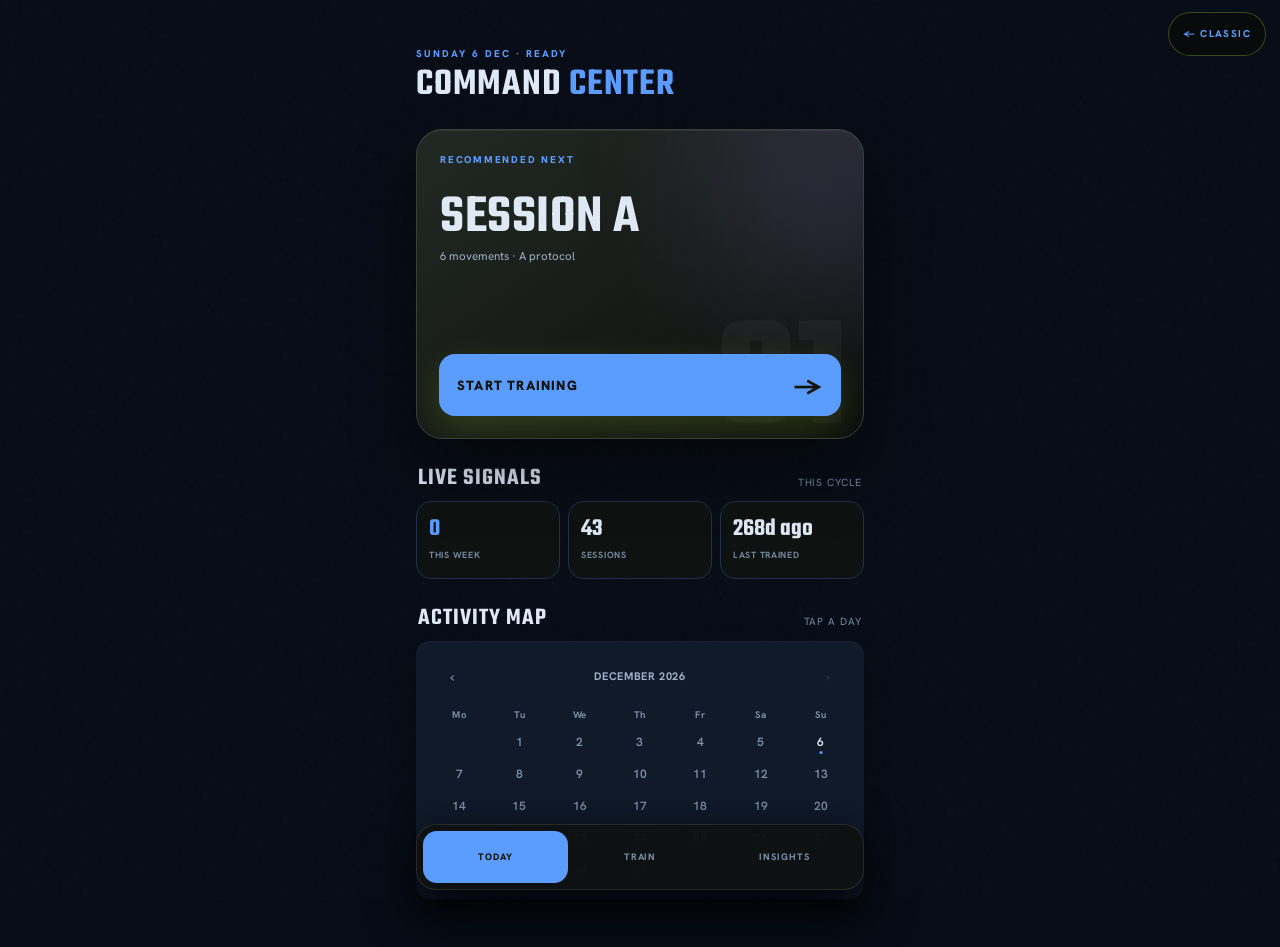
==== beta/index.html @ d936ebf4 "Harden beta handoff regression coverage" ====
<!DOCTYPE html>
<html lang="en">
<head>
  <meta charset="UTF-8" />
  <meta name="viewport" content="width=device-width, initial-scale=1.0, viewport-fit=cover" />
  <title>Workout Tracker Beta</title>
  <meta name="theme-color" content="#090b0a" />
  <meta name="apple-mobile-web-app-capable" content="yes" />
  <meta name="apple-mobile-web-app-status-bar-style" content="black-translucent" />
  <meta name="apple-mobile-web-app-title" content="Workout Beta" />
  <link rel="apple-touch-icon" href="../icon-192.png" />
  <link rel="manifest" href="manifest.webmanifest" />
  <link rel="preconnect" href="https://fonts.googleapis.com" />
  <link rel="preconnect" href="https://fonts.gstatic.com" crossorigin />
  <!-- Web fonts are attached AFTER window load, so a slow or blocked font host
       never delays first paint or the page-load event. The app paints in the
       fallback stack (system-ui) and swaps to Teko/Hanken once they arrive. -->
  <script>
    addEventListener('load', function () {
      var l = document.createElement('link');
      l.rel = 'stylesheet';
      l.href = 'https://fonts.googleapis.com/css2?family=Teko:wght@500;600;700&family=Hanken+Grotesk:wght@400;500;600;700;800&display=swap';
      document.head.appendChild(l);
    });
  </script>
  <link rel="stylesheet" href="beta.css" />
  <style>
    *, *::before, *::after { box-sizing: border-box; margin: 0; padding: 0; }

    :root {
      /* ── Cadence "Dusk": deep navy, steel-blue lead, copper sun accent.
         Token NAMES are unchanged so every component re-grounds by value. ── */
      --bg:         #070c16;
      --bg-card:    #101a2b;
      --bg-inner:   #16233a;
      --bg-deep:    #0b1420;
      --border:     #20304a;
      --border-mid: #2a3c58;
      --border-hi:  #35496a;
      --cyan:       #5b9dff;   /* primary accent (steel-blue) */
      --cyan-dim:   #3a6fae;
      --cyan-glow:  rgba(91,157,255,0.14);
      --cyan-glow2: rgba(91,157,255,0.06);
      --white:      #dfe8f5;
      --muted:      #7789a1;
      --text-mid:   #9fb2cc;
      --text-dim:   #7d90a8;
      --green:      #34d9a6;
      --green-dim:  #12463a;
      --green-bg:   #06170f;
      --blue:       #5b9dff;
      --blue-dim:   #24406e;
      --blue-bg:    #08111f;
      --red:        #ff7f8f;
      --red-dim:    #7f2230;
      --red-bg:     #180a0d;
      --yellow:     #ffc36a;   /* records / gold */
      --yellow-dim: #6a4a18;
      --yellow-bg:  #1a1206;
      --amber:      #ff8f5e;   /* copper sun accent */
      --orange:     #ff8f5e;
      --violet:       #8aa0ff;
      --violet-dim:   #3a4a8a;
      --violet-mid:   #5b6fd0;
      --violet-glow:  rgba(138,160,255,0.14);
      --violet-glow2: rgba(138,160,255,0.07);

      /* Type: Teko (condensed display + numerals), Hanken Grotesk (body). */
      --font-display: 'Teko', system-ui, sans-serif;
      --font-body: 'Hanken Grotesk', -apple-system, system-ui, sans-serif;

      /* Deliberate type scale and shared component primitives. */
      --type-display: 2rem;
      --type-title: 1.5rem;
      --type-value: 1.625rem;
      --type-body: 0.875rem;
      --type-label: 0.6875rem;
      --type-caption: 0.75rem;
      --radius-sm: 6px;
      --radius-md: 10px;
      --radius-lg: 14px;
      --radius-pill: 9999px;
      --shadow-card: 0 10px 28px rgba(0,0,0,0.2), inset 0 1px rgba(255,255,255,0.035);
      --shadow-raised: 0 6px 18px rgba(0,0,0,0.28);
      --shadow-focus: 0 0 0 3px var(--cyan-glow);
      --pressed-scale: 0.975;
      --touch-min: 44px;

      /* Workout colour palette (index-based, stored per workout) */
      --wk0:#a78bfa; --wk0s:rgba(167,139,250,0.26);
      --wk1:#22d3ee; --wk1s:rgba(34,211,238,0.24);
      --wk2:#60a5fa; --wk2s:rgba(96,165,250,0.22);
      --wk3:#22c55e; --wk3s:rgba(34,197,94,0.22);
      --wk4:#fbbf24; --wk4s:rgba(251,191,36,0.24);
      --wk5:#fb923c; --wk5s:rgba(251,146,60,0.24);
      --wk6:#f87171; --wk6s:rgba(248,113,113,0.22);
      --wk7:#f472b6; --wk7s:rgba(244,114,182,0.22);
    }

    html, body {
      background: var(--bg);
      color: var(--white);
      font-family: var(--font-body);
      min-height: 100vh;
      -webkit-tap-highlight-color: transparent;
    }

    /* Subtle noise texture overlay */
    body::before {
      content: '';
      position: fixed;
      inset: 0;
      background-image: url("data:image/svg+xml,%3Csvg viewBox='0 0 200 200' xmlns='http://www.w3.org/2000/svg'%3E%3Cfilter id='n'%3E%3CfeTurbulence type='fractalNoise' baseFrequency='0.9' numOctaves='4' stitchTiles='stitch'/%3E%3C/filter%3E%3Crect width='100%25' height='100%25' filter='url(%23n)' opacity='0.03'/%3E%3C/svg%3E");
      pointer-events: none;
      z-index: 0;
    }

    #app { min-height: 100vh; position: relative; z-index: 1; }

    /* ── Screen fade ── */
    .screen {
      min-height: 100vh;
      /* top | right | bottom | left — insets must match their own side.
         On iOS Home Screen (standalone, black-translucent status bar,
         viewport-fit=cover) the web view runs edge-to-edge under the status
         bar / Dynamic Island, so the top row would sit beneath it without
         env(safe-area-inset-top). */
      padding: max(12px, env(safe-area-inset-top)) max(12px, env(safe-area-inset-right)) max(32px, env(safe-area-inset-bottom)) max(12px, env(safe-area-inset-left));
      animation: fadeIn 0.18s ease;
    }
    @keyframes fadeIn    { from { opacity: 0; transform: translateY(6px); }   to { opacity: 1; transform: none; } }
    @keyframes slideBack { from { opacity: 0; transform: translateX(-24px); } to { opacity: 1; transform: none; } }
    .screen          { animation: fadeIn    0.18s ease; }
    .screen.back     { animation: slideBack 0.2s ease; }

    .container      { max-width: 448px; margin: 0 auto; padding-top: 8px; }
    .container--home { padding-top: 28px; }

    /* ── Typography ── */
    .title-xl  { font-size: 1.5rem;   font-weight: 800; color: var(--white);    letter-spacing: -0.02em; }
    .title-lg  { font-size: 1.125rem; font-weight: 700; color: var(--white); }
    .title-sm  { font-size: 0.75rem;  font-weight: 700; color: var(--text-mid); letter-spacing: 0.08em; text-transform: uppercase; }
    .label     { font-size: 0.7rem;   color: var(--text-dim); letter-spacing: 0.06em; text-transform: uppercase; }
    .text-cyan { color: var(--cyan); }
    .text-muted { color: var(--muted); }
    /* Teko (condensed display) carries titles + numerals; body stays Hanken.
       Teko sits tighter, so let short display strings breathe a touch. */
    .title-xl, .title-lg, .input-weight, .graph-stat-val {
      font-family: var(--font-display);
      letter-spacing: 0;
    }
    .title-xl { letter-spacing: 0.005em; }

    /* ── Cadence exercise hero: the load orb + sets-progress ring ── */
    .ex-hero { text-align: center; }
    .ex-hero-name { margin: 2px 0 4px; }
    .ex-orb-wrap { position: relative; width: 216px; height: 216px; margin: 10px auto 2px; display: grid; place-items: center; }
    .ex-orb-ring { position: absolute; inset: 0; width: 100%; height: 100%; transform: rotate(-90deg); }
    .ex-ring-bg { fill: none; stroke: #1c2b42; stroke-width: 6; }
    .ex-ring-fg { fill: none; stroke: var(--cyan); stroke-width: 6; stroke-linecap: round;
      filter: drop-shadow(0 0 5px var(--cyan-glow)); transition: stroke-dashoffset 0.55s cubic-bezier(.4,0,.2,1); }
    .ex-orb { position: relative; width: 178px; height: 178px; border-radius: 50%;
      background: radial-gradient(circle at 42% 34%, #24344f, #16223a 52%, #0d1626 100%);
      box-shadow: 0 16px 40px rgba(91,157,255,0.22), inset 0 2px 10px rgba(210,225,255,0.10), inset 0 -14px 28px rgba(255,130,80,0.14);
      display: flex; flex-direction: column; align-items: center; justify-content: center; }
    .ex-orb-cap { font-family: var(--font-body); font-size: 0.6rem; letter-spacing: 0.16em; text-transform: uppercase; color: var(--muted); font-weight: 700; }
    .ex-orb input.ex-orb-num { width: 150px; flex: none; background: transparent; border: none; box-shadow: none; padding: 0;
      font-size: 3.6rem; line-height: 0.95; color: var(--white); text-align: center; }
    .ex-orb input.ex-orb-num:focus { border: none; box-shadow: none; color: var(--cyan); outline: none; }
    .ex-orb-sub { font-family: var(--font-body); font-size: 0.66rem; color: var(--cyan); font-weight: 600; margin-top: 3px; }
    .ex-hero .modified-label { margin-top: 8px; }
    .ex-hero .card--deep { text-align: left; margin-top: 12px; }

    /* ── Cadence rest ring: countdown drains the arc, copper → green at done ── */
    .rest-ring-card { text-align: center; }
    .rest-ring-wrap { position: relative; width: 132px; height: 132px; margin: 4px auto 2px; display: grid; place-items: center; }
    .rest-ring { position: absolute; inset: 0; width: 100%; height: 100%; transform: rotate(-90deg); }
    .rest-ring-bg { fill: none; stroke: #1c2b42; stroke-width: 8; }
    .rest-ring-fg { fill: none; stroke: var(--amber); stroke-width: 8; stroke-linecap: round;
      filter: drop-shadow(0 0 5px rgba(255,143,94,0.5)); transition: stroke-dashoffset 0.95s linear, stroke 0.4s; }
    .rest-ring-fg.done { stroke: var(--green); }
    .rest-ring-wrap .rest-timer-value { position: relative; z-index: 2; margin: 0; font-family: var(--font-display); }
    .rest-ring-card .flex-row { justify-content: center; gap: 10px; }
    .rest-ring-card .btn-secondary { width: auto; padding: 9px 22px; }

    /* ── Cadence home: resume card + accented stat tiles ── */
    .metric-value { font-family: var(--font-display); }
    .metric-value.sun-val { color: var(--amber); }
    .metric-value.pos-val { color: var(--green); }
    .resume-card { display: flex; align-items: center; gap: 16px; text-align: left; }
    .resume-ring { position: relative; width: 64px; height: 64px; flex: 0 0 64px; }
    .resume-ring svg { width: 100%; height: 100%; display: block; }
    .resume-ring-bg { fill: none; stroke: #1c2b42; stroke-width: 5; }
    .resume-ring-fg { fill: none; stroke: var(--cyan); stroke-width: 5; stroke-linecap: round;
      filter: drop-shadow(0 0 4px var(--cyan-glow)); }
    .resume-ring-num { position: absolute; inset: 0; display: grid; place-items: center;
      font-family: var(--font-display); font-size: 1.05rem; color: var(--white); }
    .resume-info { flex: 1; min-width: 0; }
    .resume-info .resume-title { font-family: var(--font-display); font-size: 1.4rem; color: var(--white); margin: 1px 0 9px; }
    .resume-actions { gap: 8px; }

    /* ── Cards ── */
    .card {
      background: var(--bg-card);
      border: 1px solid var(--border);
      border-radius: 12px;
      padding: 14px;
      position: relative;
    }
    .card--glow {
      box-shadow: 0 0 0 1px var(--border), inset 0 1px 0 rgba(255,255,255,0.04);
    }
    .card--inner {
      background: var(--bg-inner);
      border: 1px solid var(--border);
      border-radius: 8px;
      padding: 8px 10px;
    }
    .card--deep {
      background: var(--bg-deep);
      border: 1px solid var(--border);
      border-radius: 8px;
      padding: 8px 10px;
    }

    /* ── Buttons ── */
    button { cursor: pointer; border: none; font-family: inherit; transition: all 0.15s ease; -webkit-tap-highlight-color: transparent; }
    button:focus-visible, input:focus-visible, select:focus-visible {
      outline: 2px solid var(--cyan);
      outline-offset: 2px;
    }

    .btn-back {
      background: none;
      color: var(--text-dim);
      font-size: 0.75rem;
      padding: 0;
      margin-bottom: 14px;
      display: flex;
      align-items: center;
      gap: 4px;
    }

    .btn-primary {
      width: 100%;
      background: linear-gradient(135deg, #16a34a, #15803d);
      color: var(--white);
      padding: 14px;
      border-radius: 10px;
      font-weight: 700;
      font-size: 0.875rem;
      display: flex;
      align-items: center;
      justify-content: center;
      gap: 8px;
      box-shadow: 0 4px 12px rgba(22,163,74,0.3);
      letter-spacing: 0.02em;
    }
    .btn-primary:active { transform: scale(0.98); }

    .btn-secondary {
      width: 100%;
      background: transparent;
      border: 1px solid var(--border-mid);
      color: var(--text-mid);
      padding: 10px;
      border-radius: 8px;
      font-size: 0.75rem;
      letter-spacing: 0.04em;
    }

    .btn-danger {
      width: 100%;
      background: var(--red-bg);
      border: 1px solid var(--red-dim);
      color: var(--red);
      padding: 10px;
      border-radius: 8px;
      font-size: 0.75rem;
      display: flex;
      align-items: center;
      justify-content: center;
      gap: 6px;
      letter-spacing: 0.04em;
    }

    .btn-log {
      width: 100%;
      background: linear-gradient(135deg, var(--bg-inner), var(--bg-card));
      border: 1px solid var(--border-hi);
      color: var(--white);
      padding: 14px;
      border-radius: 10px;
      font-weight: 700;
      font-size: 0.875rem;
      display: flex;
      align-items: center;
      justify-content: center;
      gap: 8px;
      letter-spacing: 0.02em;
      position: sticky;
      /* --kb is the on-screen keyboard's height, published by the
         visualViewport listener below. iOS resizes only the visual viewport
         when the keyboard opens, while sticky/fixed bottom offsets resolve
         against the layout viewport — so without this the button sits
         underneath the keyboard, which is the overlap the old custom numpad
         existed to avoid. */
      bottom: calc(env(safe-area-inset-bottom, 0px) + var(--kb, 0px));
      z-index: 5;
      box-shadow: 0 -8px 12px -4px var(--bg);
      transition: bottom 0.15s ease-out;
    }
    .btn-log:active:not(:disabled) { transform: scale(0.98); }
    .btn-log:disabled { opacity: 0.35; cursor: not-allowed; }

    .btn-complete-ex {
      width: 100%;
      background: linear-gradient(135deg, rgba(245,158,11,0.12), rgba(245,158,11,0.06));
      border: 1px solid var(--cyan-dim);
      color: var(--cyan);
      padding: 14px;
      border-radius: 10px;
      font-weight: 700;
      font-size: 0.875rem;
      display: flex;
      align-items: center;
      justify-content: center;
      gap: 8px;
      box-shadow: 0 0 16px var(--cyan-glow);
      letter-spacing: 0.02em;
    }
    .btn-complete-ex:active { transform: scale(0.98); }

    .btn-session {
      width: 100%;
      background: var(--bg-card);
      border: 1px solid var(--border);
      border-radius: 12px;
      padding: 14px;
      text-align: left;
      display: flex;
      align-items: center;
      justify-content: space-between;
      color: var(--white);
      position: relative;
      overflow: hidden;
    }
    .btn-session::before {
      content: '';
      position: absolute;
      inset: 0;
      background: linear-gradient(135deg, var(--violet-glow2), transparent);
      opacity: 0;
      transition: opacity 0.2s;
    }
    .btn-nav {
      width: 100%;
      background: transparent;
      border: 1px solid var(--border);
      color: var(--text-dim);
      padding: 10px;
      border-radius: 8px;
      font-size: 0.75rem;
      letter-spacing: 0.04em;
    }

    .btn-resume {
      flex: 1;
      background: linear-gradient(135deg, #2563eb, #1d4ed8);
      color: var(--white);
      padding: 10px;
      border-radius: 8px;
      font-size: 0.75rem;
      font-weight: 700;
      letter-spacing: 0.04em;
    }

    .btn-abandon {
      flex: 1;
      background: transparent;
      border: 1px solid var(--border-mid);
      color: var(--text-mid);
      padding: 10px;
      border-radius: 8px;
      font-size: 0.75rem;
    }

    .btn-clear-all {
      background: none;
      color: var(--red-dim);
      border: 1px solid var(--red-dim);
      font-size: 0.7rem;
      padding: 4px 10px;
      border-radius: 6px;
      letter-spacing: 0.04em;
    }

    .btn-delete-day {
      background: none;
      color: var(--red-dim);
      padding: 4px;
      line-height: 1;
      border-radius: 4px;
    }

    .btn-edit-day {
      background: none;
      color: var(--text-mid);
      padding: 4px;
      line-height: 1;
      border-radius: 4px;
    }

    .date-edit-input {
      background: var(--bg-inner);
      border: 1px solid var(--amber);
      border-radius: 6px;
      color: var(--white);
      font-size: 1rem;
      font-weight: 600;
      padding: 6px 8px;
      outline: none;
      color-scheme: dark;
    }


    .btn-export {
      width: 100%;
      background: transparent;
      border: 1px solid var(--border-hi);
      color: var(--cyan);
      padding: 10px;
      border-radius: 8px;
      font-size: 0.75rem;
      letter-spacing: 0.04em;
    }

    /* ── Inputs ── */
    input[type="number"], input[type="text"] {
      background: var(--bg-inner);
      color: var(--white);
      border: 1px solid var(--border-mid);
      border-radius: 8px;
      text-align: center;
      font-family: inherit;
      font-size: 1rem;
      outline: none;
      width: 100%;
      transition: border-color 0.15s, box-shadow 0.15s;
    }
    input[type="number"]:focus, input[type="text"]:focus {
      border-color: var(--cyan-dim);
      box-shadow: 0 0 0 3px var(--cyan-glow);
    }
    input[type="number"]::-webkit-inner-spin-button,
    input[type="number"]::-webkit-outer-spin-button { -webkit-appearance: none; }

    .input-weight {
      font-size: 1.375rem;
      font-weight: 700;
      padding: 10px;
      flex: 1;
      color: var(--cyan);
    }
    /* ── Progress bar ── */
    .progress-bar-wrap {
      background: var(--bg-card);
      border: 1px solid var(--border);
      border-radius: 10px;
      padding: 10px 12px;
    }
    .progress-bar-track {
      background: var(--bg-deep);
      border-radius: 9999px;
      height: 5px;
      overflow: hidden;
      margin-top: 6px;
    }
    .progress-bar-fill {
      background: linear-gradient(to right, var(--violet-mid), var(--cyan));
      height: 100%;
      border-radius: 9999px;
      transition: width 0.5s cubic-bezier(0.4, 0, 0.2, 1);
      box-shadow: 0 0 8px rgba(245,158,11,0.4);
    }
    .progress-bar-labels { display: flex; justify-content: space-between; }

    /* ── Exercise list item ── */
    .exercise-item {
      width: 100%;
      background: var(--bg-card);
      border: 1px solid var(--border);
      border-radius: 10px;
      padding: 12px;
      text-align: left;
      display: flex;
      align-items: center;
      justify-content: space-between;
      color: var(--white);
      transition: border-color 0.15s, background 0.15s;
    }
    .exercise-item:active { transform: scale(0.99); }
    .exercise-item.done    { border-color: var(--border); background: rgba(245,158,11,0.03); }
    .exercise-item.partial { border-color: var(--cyan-dim); background: rgba(245,158,11,0.03); }
    .exercise-item.skipped { opacity: 0.5; }

    /* ── Session-local reorder / skip controls ── */
    .exercise-row-controls {
      display: flex;
      gap: 6px;
      margin-top: 6px;
    }
    .exercise-row-controls .icon-btn { flex: 0 0 auto; padding: 10px; }
    .btn-skip-toggle {
      flex: 1;
      background: var(--bg-inner);
      border: 1px solid var(--border-mid);
      color: var(--text-dim);
      padding: 10px;
      border-radius: 8px;
      font-size: 0.65rem;
      font-weight: 700;
      letter-spacing: 0.05em;
    }
    .btn-skip-toggle.active { color: var(--yellow); border-color: var(--yellow-dim); background: var(--yellow-bg); }

    /* ── Set rows (with slide-in animation) ── */
    .set-row-wrap {
      animation: slideIn 0.22s cubic-bezier(0.34, 1.56, 0.64, 1);
    }
    @keyframes slideIn {
      from { opacity: 0; transform: translateX(-12px) scale(0.97); }
      to   { opacity: 1; transform: none; }
    }
    .set-row {
      display: flex;
      align-items: center;
      justify-content: space-between;
      background: var(--bg-inner);
      border: 1px solid var(--border);
      padding: 10px 12px;
      border-radius: 8px;
    }
    .set-row-tap {
      width: 100%;
      text-align: left;
      color: inherit;
      font-family: inherit;
    }
    .set-edit-hint { color: var(--muted); display: inline-flex; }
    .set-row-editing {
      flex-direction: column;
      align-items: stretch;
      gap: 10px;
      border-color: var(--cyan-dim);
    }
    .set-edit-fields { display: flex; align-items: center; gap: 8px; }
    .set-edit-input { flex: 1; padding: 12px 8px; font-size: 1rem; }
    .set-edit-x { color: var(--text-dim); font-weight: 700; flex-shrink: 0; }
    .set-edit-actions { display: flex; gap: 8px; }
    .set-edit-actions .icon-btn { flex: 1; justify-content: center; padding: 12px; }

    /* ── PR badges (with pop animation) ── */
    .pr-badges { display: flex; gap: 4px; flex-wrap: wrap; margin-top: 6px; }
    .pr-badge {
      background: linear-gradient(135deg, rgba(167,139,250,0.18), rgba(167,139,250,0.08));
      border: 1px solid rgba(167,139,250,0.35);
      color: var(--violet);
      border-radius: 9999px;
      font-size: 0.7rem;
      font-weight: 700;
      padding: 3px 10px;
      display: flex;
      align-items: center;
      gap: 4px;
      animation: prPop 0.35s cubic-bezier(0.34, 1.56, 0.64, 1);
      letter-spacing: 0.02em;
    }
    @keyframes prPop {
      from { opacity: 0; transform: scale(0.6); }
      to   { opacity: 1; transform: scale(1); }
    }

    /* ── Progression status ── */
    .progression {
      padding: 10px 12px;
      border-radius: 8px;
      font-size: 0.75rem;
      margin-bottom: 12px;
      font-weight: 600;
      letter-spacing: 0.02em;
    }
    .progression.increase { background: var(--green-bg);  border: 1px solid var(--green-dim);  color: var(--green); }
    .progression.good     { background: var(--blue-bg);   border: 1px solid var(--blue-dim);   color: var(--blue); }
    .progression.maintain { background: var(--yellow-bg); border: 1px solid var(--yellow-dim); color: var(--yellow); }

    /* ── Rest timer ── */
    .rest-timer-value {
      font-size: 1.75rem;
      font-weight: 800;
      color: var(--cyan);
      text-align: center;
      letter-spacing: -0.02em;
      font-variant-numeric: tabular-nums;
    }
    .rest-timer-value.rest-timer-done { color: var(--green); font-size: 1.125rem; }



    /* ── Exercise accent bar ── */
    .ex-header {
      display: flex;
      gap: 12px;
      align-items: stretch;
      margin-bottom: 14px;
    }
    .ex-accent-bar {
      width: 3px;
      border-radius: 9999px;
      flex-shrink: 0;
    }
    .ex-accent-bar.wk-accent { background: linear-gradient(to bottom, var(--wk), var(--wks)); }

    /* ── Filled checkmark ── */
    .check-circle {
      width: 22px;
      height: 22px;
      border-radius: 50%;
      background: var(--green);
      display: inline-flex;
      align-items: center;
      justify-content: center;
      flex-shrink: 0;
      box-shadow: 0 0 8px rgba(34,197,94,0.4);
    }
    .check-circle svg { display: block; }

    /* ── Empty state ── */
    .empty-state {
      text-align: center;
      padding: 24px 16px;
      border: 1px dashed var(--border-mid);
      border-radius: 12px;
      margin-bottom: 16px;
    }
    .empty-state-icon { font-size: 2rem; margin-bottom: 8px; }
    .empty-state-title { font-size: 0.875rem; font-weight: 700; color: var(--text-mid); margin-bottom: 4px; }
    .empty-state-sub { font-size: 0.75rem; color: var(--text-dim); line-height: 1.5; }
    .stats-grid { display: grid; grid-template-columns: repeat(3, 1fr); gap: 8px; }
    .stat-item { text-align: center; padding: 10px 6px; }

    /* ── Resume banner ── */
    /* Resume card ground; .card (borderless, shadowed) supplies border/radius/padding. */
    .resume-banner {
      background: linear-gradient(135deg, var(--bg-card), var(--bg-deep));
    }


    /* ── Utility ── */
    .space-y-2 > * + * { margin-top: 8px; }
    .space-y-3 > * + * { margin-top: 12px; }
    .flex       { display: flex; }
    .flex-row   { display: flex; gap: 8px; }
    .gap-2      { gap: 8px; }
    .mt-1       { margin-top: 4px; }
    .mt-2       { margin-top: 8px; }
    .mt-3       { margin-top: 12px; }
    .mt-4       { margin-top: 16px; }
    .mb-1       { margin-bottom: 4px; }
    .mb-2       { margin-bottom: 8px; }
    .mb-3       { margin-bottom: 12px; }
    .mb-4       { margin-bottom: 16px; }
    .mb-6       { margin-bottom: 24px; }
    .text-center { text-align: center; }
    .grid-2     { display: grid; grid-template-columns: 1fr 1fr; gap: 8px; font-size: 0.75rem; }
    .divider    { border: none; border-top: 1px solid var(--border); margin: 12px 0; }
    .chip {
      display: inline-flex;
      align-items: center;
      gap: 4px;
      background: var(--bg-inner);
      border: 1px solid var(--border);
      border-radius: 9999px;
      padding: 3px 10px;
      font-size: 0.7rem;
      color: var(--text-mid);
    }
    .note-box {
      background: rgba(251,191,36,0.06);
      border: 1px solid rgba(251,191,36,0.2);
      border-radius: 8px;
      padding: 8px 10px;
      font-size: 0.75rem;
      color: var(--yellow);
    }
    .modified-label { color: var(--yellow); font-size: 0.7rem; margin-top: 6px; text-align: center; }
    .chevron { color: var(--muted); flex-shrink: 0; }

    /* ── Calendar ── */
    .cal-grid {
      display: grid;
      grid-template-columns: repeat(7, 1fr);
      gap: 2px;
      margin-top: 8px;
    }
    .cal-day-label {
      text-align: center;
      font-size: 0.6rem;
      font-weight: 700;
      color: var(--text-dim);
      letter-spacing: 0.04em;
      height: 18px;
      display: flex;
      align-items: center;
      justify-content: center;
    }
    .cal-day {
      height: 30px;
      border-radius: 5px;
      display: flex;
      align-items: center;
      justify-content: center;
      font-size: 0.75rem;
      font-weight: 600;
      color: var(--text-dim);
      background: transparent;
      position: relative;
    }
    .cal-day.empty { pointer-events: none; }
    .cal-day.today { color: var(--white); }
    .cal-day.today::after {
      content: '';
      position: absolute;
      bottom: 3px;
      left: 50%;
      transform: translateX(-50%);
      width: 3px;
      height: 3px;
      border-radius: 50%;
      background: var(--cyan);
    }
    .cal-day.worked {
      background: linear-gradient(135deg, var(--wks), transparent);
      border: 1px solid var(--wks);
      color: var(--wk);
      font-weight: 800;
    }
    .cal-nav {
      background: none;
      border: none;
      color: var(--text-dim);
      font-size: 1rem;
      padding: 2px 8px;
      border-radius: 4px;
      line-height: 1;
    }

    /* ── Tab bar ── */
    .tab-bar {
      display: flex;
      background: var(--bg-deep);
      border: 1px solid var(--border);
      border-radius: 10px;
      padding: 3px;
      margin-bottom: 20px;
    }
    .tab-btn {
      flex: 1;
      padding: 9px;
      border-radius: 7px;
      font-size: 0.78rem;
      font-weight: 700;
      letter-spacing: 0.03em;
      color: var(--text-dim);
      background: transparent;
      transition: all 0.15s;
    }
    .tab-btn.active {
      background: var(--bg-card);
      color: var(--white);
      box-shadow: 0 1px 6px rgba(0,0,0,0.5), inset 0 1px 0 rgba(255,255,255,0.04);
    }

    /* ── Select dropdown ── */
    select {
      width: 100%;
      background: var(--bg-inner);
      color: var(--white);
      border: 1px solid var(--border-mid);
      border-radius: 8px;
      padding: 10px 12px;
      font-family: inherit;
      font-size: 0.8rem;
      font-weight: 600;
      outline: none;
      appearance: none;
      -webkit-appearance: none;
      background-image: url("data:image/svg+xml,%3Csvg xmlns='http://www.w3.org/2000/svg' width='12' height='12' viewBox='0 0 24 24' fill='none' stroke='%234a6080' stroke-width='2.5'%3E%3Cpolyline points='6 9 12 15 18 9'/%3E%3C/svg%3E");
      background-repeat: no-repeat;
      background-position: right 12px center;
      cursor: pointer;
    }
    select:focus { border-color: var(--cyan-dim); box-shadow: 0 0 0 3px var(--cyan-glow); }
    select option { background: var(--bg-card); color: var(--white); }

    /* ── Progress / Graph screen ── */
    .graph-toggle {
      display: flex;
      background: var(--bg-deep);
      border: 1px solid var(--border);
      border-radius: 8px;
      padding: 3px;
      margin-bottom: 14px;
    }
    .graph-toggle-btn {
      flex: 1;
      padding: 7px;
      border-radius: 6px;
      font-size: 0.72rem;
      font-weight: 700;
      letter-spacing: 0.04em;
      color: var(--text-dim);
      background: transparent;
      transition: all 0.15s;
    }
    .graph-toggle-btn.active { background: var(--bg-card); color: var(--white); box-shadow: 0 1px 4px rgba(0,0,0,0.4); }

    .graph-wrap {
      position: relative;
      width: 100%;
      height: 180px;
      margin-bottom: 8px;
    }
    .graph-svg { width: 100%; height: 100%; overflow: visible; }
    .graph-empty {
      display: flex;
      align-items: center;
      justify-content: center;
      height: 180px;
      color: var(--muted);
      font-size: 0.8rem;
    }
    .graph-stat-row {
      display: grid;
      grid-template-columns: repeat(3, 1fr);
      gap: 8px;
      margin-top: 12px;
    }
    .graph-stat {
      background: var(--bg-inner);
      border: 1px solid var(--border);
      border-radius: 8px;
      padding: 10px 8px;
      text-align: center;
    }
    .graph-stat-val { font-size: 1rem; font-weight: 800; color: var(--cyan); letter-spacing: -0.02em; }
    .graph-stat-val.peak-val { color: var(--yellow); }
    .graph-stat-lbl { font-size: 0.6rem; color: var(--text-dim); letter-spacing: 0.06em; text-transform: uppercase; margin-top: 2px; }

    .btn-save-back {
      width: 100%;
      background: transparent;
      border: 1px solid var(--border-mid);
      color: var(--text-mid);
      padding: 10px;
      border-radius: 8px;
      font-size: 0.8rem;
      font-weight: 600;
      display: flex;
      align-items: center;
      justify-content: center;
      gap: 6px;
      letter-spacing: 0.02em;
    }

    /* ── Section label ── */
    .section-label {
      display: flex;
      align-items: center;
      gap: 8px;
      margin: 16px 0 10px;
    }
    .section-label span { font-size: 0.65rem; font-weight: 700; color: var(--text-dim); letter-spacing: 0.1em; text-transform: uppercase; white-space: nowrap; }
    .section-label::before, .section-label::after { content: ''; flex: 1; border-top: 1px solid var(--border); }

    /* ── Workout manager / editor ── */
    .wk-swatch {
      width: 16px; height: 16px; border-radius: 50%; flex-shrink: 0;
      background: var(--wk); box-shadow: 0 0 0 2px var(--wks);
    }
    .wk-list-item {
      width: 100%;
      background: var(--bg-card);
      border: 1px solid var(--border);
      border-radius: 12px;
      padding: 12px;
      display: flex;
      align-items: center;
      gap: 10px;
      color: var(--white);
      text-align: left;
    }
    .wk-row-main {
      display: flex;
      align-items: center;
      gap: 10px;
      flex: 1;
      min-width: 0;
      background: transparent;
      border: none;
      padding: 0;
      text-align: left;
      color: inherit;
      font-family: inherit;
    }
    .wk-list-item-info { flex: 1; min-width: 0; }
    .wk-list-item-name { font-size: 0.9rem; font-weight: 700; overflow: hidden; text-overflow: ellipsis; white-space: nowrap; }
    .wk-row-actions { display: flex; gap: 4px; flex-shrink: 0; }
    .icon-btn {
      background: var(--bg-inner);
      border: 1px solid var(--border-mid);
      color: var(--text-mid);
      padding: 8px;
      border-radius: 8px;
      line-height: 1;
      display: inline-flex;
      align-items: center;
      justify-content: center;
    }
    .icon-btn.danger { color: var(--red); border-color: var(--red-dim); }
    .color-picker { display: flex; gap: 10px; flex-wrap: wrap; margin: 8px 0 4px; }
    .color-swatch-btn {
      width: 34px; height: 34px; border-radius: 50%;
      background: var(--wk);
      border: 2px solid transparent;
      box-shadow: 0 0 0 2px var(--bg-card);
      padding: 0;
    }
    .color-swatch-btn.selected { border-color: var(--white); box-shadow: 0 0 0 2px var(--bg-card), 0 0 8px var(--wks); }
    .ex-edit-card { position: relative; }
    .ex-edit-grid { display: grid; grid-template-columns: 1fr 1fr; gap: 8px; }
    .field-label { font-size: 0.65rem; color: var(--text-dim); letter-spacing: 0.05em; text-transform: uppercase; margin-bottom: 4px; display: block; }
    .ex-edit-move-row { display: flex; gap: 6px; margin-top: 10px; }
    .ex-edit-move-row .icon-btn { flex: 1; }
    input[type="text"].input-name, input[type="text"].input-label {
      font-size: 1rem;
      padding: 12px;
      text-align: left;
    }
    input[type="number"].input-field, input[type="text"].input-field {
      font-size: 1rem;
      padding: 10px;
    }
    .empty-state-action { margin-top: 14px; }

    /* ── Design system refinements ── */
    body { font-size: var(--type-body); line-height: 1.5; }
    .title-xl { font-size: var(--type-title); line-height: 1.1; }
    .title-lg { font-size: var(--type-display); line-height: 1; font-weight: 850; letter-spacing: -0.045em; }
    .title-sm, .label, .field-label, .graph-stat-lbl, .section-label span {
      font-size: var(--type-label);
    }
    .numeric, .metric-value, .workout-value, input[type="number"], .rest-timer-value,
    .graph-stat-val, .cal-day { font-variant-numeric: tabular-nums lining-nums; }
    .metric-value { font-size: var(--type-value); line-height: 1; font-weight: 850; letter-spacing: -0.035em; color: var(--white); }
    .workout-name { font-size: var(--type-display); line-height: 1; font-weight: 850; letter-spacing: -0.045em; color: var(--white); }
    .workout-value { font-size: var(--type-caption); font-weight: 750; color: var(--text-mid); }
    .body-copy { font-size: var(--type-body); color: var(--text-mid); }
    .caption { font-size: var(--type-caption); color: var(--text-mid); }
    .row-main { flex: 1; min-width: 0; }
    .row-heading { display: flex; align-items: center; gap: 8px; margin-bottom: 4px; }
    .exercise-name { font-size: var(--type-body); font-weight: 750; color: var(--white); }
    .exercise-name.is-complete { color: var(--muted); text-decoration: line-through; }
    .recent-row { display: flex; align-items: center; gap: 6px; margin-top: 6px; }
    .trend { font-size: var(--type-caption); font-weight: 850; }
    .trend--up { color: var(--green); }
    .trend--down { color: var(--red); }
    .trend--flat { color: var(--text-dim); }
    .status-badge { border-radius: var(--radius-pill); padding: 2px 7px; font-size: var(--type-label); font-weight: 750; }
    .status-badge--skipped { color: var(--text-dim); background: var(--bg-deep); }
    .status-badge--progress { color: var(--cyan); background: var(--cyan-glow); }
    .set-value { display: flex; align-items: center; gap: 6px; font-size: var(--type-body); font-weight: 800; }
    .history-value, .orphan-name { font-size: var(--type-caption); font-weight: 650; color: var(--text-mid); }
    .detail-value { font-weight: 700; color: var(--white); }
    .empty-copy { text-align: center; padding: 14px 0; font-size: var(--type-caption); color: var(--muted); }
    .resume-title { font-size: var(--type-body); font-weight: 750; color: var(--cyan); margin-bottom: 2px; }
    .settings-link { color: var(--text-dim); }
    .stat-change--positive .graph-stat-val { color: var(--green); }
    .stat-change--negative .graph-stat-val { color: var(--red); }

    .card { border: 0; border-radius: var(--radius-lg); box-shadow: var(--shadow-card); }
    .card--glow { box-shadow: var(--shadow-card); }
    .card--inner, .card--deep { border: 0; border-radius: var(--radius-md); }
    .stats-grid .stat-item + .stat-item { border-left: 1px solid var(--border); }
    .exercise-item { border: 0; border-radius: var(--radius-md); box-shadow: inset 0 -1px var(--border); }
    .exercise-item.partial { border: 0; box-shadow: inset 3px 0 var(--cyan), inset 0 -1px var(--border); background: var(--bg-card); }
    .exercise-item.done { border: 0; background: var(--bg-card); }
    .set-row { border: 0; border-radius: var(--radius-md); }
    .progress-bar-wrap { border: 0; border-radius: var(--radius-lg); box-shadow: var(--shadow-card); position: relative; overflow: hidden; }
    .progress-bar-wrap::before { content: ''; position: absolute; inset: 0 auto 0 0; width: 3px; background: var(--wk, var(--cyan)); }
    .progress-bar-fill { background: var(--cyan); box-shadow: none; }
    .progress-title { color: var(--cyan); font-size: 1.125rem; line-height: 1.1; font-weight: 850; letter-spacing: -0.025em; }
    .graph-stat { border: 0; border-radius: var(--radius-md); }
    .graph-stat + .graph-stat { box-shadow: inset 1px 0 var(--border); }
    .cal-day.worked { background: transparent; border: 0; color: var(--text-mid); }
    .cal-day.worked::before { content: ''; position: absolute; top: 2px; width: 4px; height: 4px; border-radius: 50%; background: var(--wk); }
    .wk-swatch, .color-swatch-btn.selected { box-shadow: none; }
    .ex-accent-bar.wk-accent { background: var(--wk); }

    button, select, input { min-height: var(--touch-min); }
    .btn-back, .cal-nav, .btn-delete-day, .btn-edit-day { min-width: var(--touch-min); min-height: var(--touch-min); }
    .btn-primary { background: var(--cyan); color: var(--bg); border-radius: var(--radius-md); box-shadow: var(--shadow-raised); }
    .btn-success { background: var(--green); color: #031308; }
    .btn-complete-ex { background: var(--green); border: 0; color: #031308; box-shadow: var(--shadow-raised); }
    .btn-resume { background: var(--cyan); color: var(--bg); }
    .btn-skip-toggle.active { color: var(--amber); border-color: var(--yellow-dim); background: var(--yellow-bg); }
    .rest-timer-value { color: var(--amber); font-size: var(--type-value); }
    .input-weight { font-size: var(--type-display); font-weight: 850; letter-spacing: -0.04em; }
    button:active:not(:disabled) { transform: scale(var(--pressed-scale)); filter: brightness(0.92); }
    button:disabled { opacity: 0.42; cursor: not-allowed; }
    input:focus, select:focus { box-shadow: var(--shadow-focus); }

    /* ── Hover states — pointer devices only, so a tap doesn't leave a "stuck" hover on touch ── */
    @media (hover: hover) {
      .btn-back:hover { color: var(--cyan); }
      .btn-primary:hover  { background: #67e8f9; box-shadow: var(--shadow-raised); }
      .btn-primary.btn-success:hover { background: #4ade80; }
      .btn-secondary:hover { border-color: var(--border-hi); color: var(--white); }
      .btn-danger:hover { background: rgba(127,29,29,0.3); }
      .btn-log:hover:not(:disabled) { border-color: var(--cyan); background: var(--bg-inner); box-shadow: var(--shadow-focus); }
      .btn-complete-ex:hover  { background: #4ade80; box-shadow: var(--shadow-raised); }
      .btn-session:hover { border-color: var(--violet-dim); }
      .btn-session:hover::before { opacity: 1; }
      .btn-nav:hover { border-color: var(--border-hi); color: var(--text-mid); }
      .btn-resume:hover { background: #67e8f9; }
      .btn-abandon:hover { border-color: var(--red-dim); color: var(--red); }
      .btn-clear-all:hover { color: var(--red); border-color: var(--red); }
      .btn-delete-day:hover { color: var(--red); }
      .btn-edit-day:hover { color: var(--amber); }
      .btn-export:hover { background: var(--cyan-glow); }
      .exercise-item:hover  { border-color: var(--border-hi); }
      .cal-nav:hover { color: var(--white); }
      .btn-save-back:hover { border-color: var(--green-dim); color: var(--green); }
      .icon-btn:hover { border-color: var(--border-hi); color: var(--white); }
      .icon-btn.danger:hover { border-color: var(--red); color: var(--red); }
    }

    /* Version switch: deliberately isolated from application state so the
       production experience remains unchanged apart from this opt-in link. */
    .beta-switch {
      position: fixed;
      z-index: 50;
      top: max(10px, env(safe-area-inset-top));
      right: max(12px, env(safe-area-inset-right));
      min-height: 36px;
      padding: 8px 12px;
      border: 1px solid rgba(91,157,255,0.4);
      border-radius: 999px;
      background: rgba(7,12,22,0.88);
      color: var(--cyan);
      font-size: 0.65rem;
      font-weight: 800;
      letter-spacing: 0.12em;
      text-decoration: none;
      text-transform: uppercase;
      backdrop-filter: blur(12px);
    }
  </style>
</head>
<body>
<div id="app"></div>
<a class="classic-switch" href="../" aria-label="Return to the Classic experience">← Classic</a>

<script>
'use strict';

// ============================================================
// ESCAPING — every render path is innerHTML; any user-entered text
// (workout/exercise names, labels, notes, rest, targetReps) must go
// through this before being interpolated.
// ============================================================
const esc = (s) => String(s ?? '').replace(/[&<>"']/g, c =>
  ({ '&':'&amp;', '<':'&lt;', '>':'&gt;', '"':'&quot;', "'":'&#39;' }[c]));

// ============================================================
// DATA
// ============================================================
const WORKOUTS = {
  A: [
    { name: 'Flat Bench Press',          weight: 80,    targetReps: '6-8',   rest: '3-4 min' },
    { name: 'Leg Press',                 weight: 190,   targetReps: '12-15', rest: '2-3 min' },
    { name: 'Seated Cable Row',          weight: 85,    targetReps: '8-10',  rest: '2-3 min' },
    { name: 'Lateral DB Raise',          weight: 14,    targetReps: '12-15', rest: '1.5-2 min' },
    { name: 'Incline DB Curl',           weight: 16,    targetReps: '8-10',  rest: '1.5-2 min' },
    { name: 'Rope Pushdown',             weight: 35,    targetReps: '8-10',  rest: '1.5-2 min' },
  ],
  B: [
    { name: 'Deadlift',                  weight: 107.5, targetReps: '5-7',   rest: '3-4 min',  notes: 'Form priority' },
    { name: 'Seated DB Press',           weight: 28,    targetReps: '8-10',  rest: '2-3 min' },
    { name: 'Lat Pulldown',              weight: 85,    targetReps: '8-10',  rest: '2-3 min',  notes: 'Use straps + wider grip' },
    { name: 'Hammer Curl',               weight: 18,    targetReps: '8-10',  rest: '1.5-2 min' },
    { name: 'Leg Extension',             weight: 82,    targetReps: '12-15', rest: '2 min' },
    { name: 'Barbell Curl',              weight: 37.5,  targetReps: '8-10',  rest: '1.5-2 min' },
  ],
  C: [
    { name: 'Incline DB Bench',          weight: 30,    targetReps: '8-10',  rest: '2-3 min' },
    { name: 'Single Arm Cable Row',      weight: 36,    targetReps: '8-10',  rest: '2-3 min',  notes: 'Try straps' },
    { name: 'Weighted Crunch',           weight: 32.5,  targetReps: '12-15', rest: '1.5-2 min' },
    { name: 'Cable Face Pull',           weight: 36.25, targetReps: '12-15', rest: '1.5-2 min' },
    { name: 'Overhead Tricep Extension', weight: 30,    targetReps: '8-10',  rest: '1.5-2 min' },
    { name: 'Hanging Knee Raise',        weight: 0,     targetReps: '15-20', rest: '1.5-2 min' },
  ],
};

const TEMPLATE_KEYS = ['A', 'B', 'C'];
const DEFAULT_TARGET_SETS = 3;
const WK_PALETTE_SIZE = 8;

// ============================================================
// GOOGLE SHEETS SYNC
// ============================================================
const SHEETS_URL = 'https://script.google.com/macros/s/AKfycbyuEmiw_M-mMHS0IWN-9y4VbWJhzGZYysQizYEOSMISxnlz8aukSqRrzVQPijodigne/exec';

// NOTE: mode:'no-cors' gives an opaque response — response.ok is always false
// and status is always 0, so success/failure can only be judged by whether
// the fetch PROMISE resolves at all, never by inspecting the response. This
// function is intentionally allowed to throw (a network failure rejects the
// fetch promise): the only caller is drainSyncQueue(), which needs that
// rejection to know a batch must stay queued rather than being dropped.
const SYNC_TIMEOUT_MS = 15000;

async function syncToSheets(entries) {
  if (!SHEETS_URL) return;
  // A fetch with no timeout can hang indefinitely on mobile — a captive
  // portal or a server that accepts the connection but never answers. Because
  // drainSyncQueue awaits this behind an in-flight guard, a hung request would
  // strand that guard set forever and silently disable syncing for the rest of
  // the session. Abort instead, so it fails like any other error: the batch
  // stays queued and the next drain can retry.
  const ctrl  = new AbortController();
  const timer = setTimeout(() => ctrl.abort(), SYNC_TIMEOUT_MS);
  try {
    await fetch(SHEETS_URL, {
      method: 'POST', mode: 'no-cors',
      headers: { 'Content-Type': 'application/json' },
      body: JSON.stringify(entries),
      signal: ctrl.signal,
    });
  } finally {
    clearTimeout(timer);
  }
}

// ============================================================
// OFFLINE-SAFE SYNC QUEUE
// ============================================================
// A session logged with no signal must never be lost. completeSession()
// always enqueues its batch to localStorage FIRST — independent of whether
// the network is up — then a drain is attempted immediately. A batch is only
// removed from the queue once its POST has actually resolved; a thrown fetch
// leaves it (and everything queued after it) in place for the next drain
// (on the next 'online' event or the next page load).
const SYNC_QUEUE_KEY = 'syncQueue';
const MAX_SYNC_QUEUE = 50; // cap so a long outage can't grow this unbounded

function isValidSyncQueue(data) {
  return Array.isArray(data) && data.every(b =>
    b && typeof b === 'object' &&
    typeof b.id === 'string' && b.id.length > 0 &&
    typeof b.queuedAt === 'string' &&
    Array.isArray(b.entries));
}

function loadSyncQueue() {
  const data = loadLS(SYNC_QUEUE_KEY, []);
  if (!isValidSyncQueue(data)) {
    console.warn('Invalid syncQueue in localStorage, resetting to empty queue.');
    saveLS(SYNC_QUEUE_KEY, []);
    return [];
  }
  return data;
}

function saveSyncQueue(queue) {
  // Keep only the most recent MAX_SYNC_QUEUE batches.
  const capped = queue.length > MAX_SYNC_QUEUE ? queue.slice(queue.length - MAX_SYNC_QUEUE) : queue;
  saveLS(SYNC_QUEUE_KEY, capped);
  return capped;
}

function enqueueSyncBatch(entries) {
  const batch = { id: newId('sync'), entries, queuedAt: new Date().toISOString() };
  return saveSyncQueue([...loadSyncQueue(), batch]);
}

// Guards against two overlapping drains sending the same batch twice — the
// flag is set synchronously (before the first `await`), so a second call
// made before the first one yields control returns immediately instead of
// racing it.
let _syncDraining = false;

// _syncDraining only guards this JS context. Two instances sharing the same
// localStorage — the installed PWA and a browser tab, say — would each read
// the same batch and POST it, duplicating rows in the sheet. This advisory
// lock is held in localStorage so both see it, and carries an expiry so a tab
// closed mid-drain cannot wedge syncing permanently.
const SYNC_LOCK_KEY = 'syncLock';
const SYNC_LOCK_MS  = 30000;

function acquireSyncLock() {
  const now  = Date.now();
  const held = Number(loadLS(SYNC_LOCK_KEY, 0));
  if (Number.isFinite(held) && held > now) return false;   // someone else, still fresh
  saveLS(SYNC_LOCK_KEY, now + SYNC_LOCK_MS);
  return true;
}
const releaseSyncLock = () => removeLS(SYNC_LOCK_KEY);

async function drainSyncQueue() {
  if (_syncDraining) return;
  if (!acquireSyncLock()) return;
  _syncDraining = true;
  try {
    const queue = loadSyncQueue();
    for (const batch of queue) {
      try {
        await syncToSheets(batch.entries);
      } catch (e) {
        console.warn('Sheets sync failed, batch stays queued:', e);
        break; // stop this pass — leave this batch and any after it queued
      }
      // Remove only this batch, re-reading first in case something else
      // (e.g. a completeSession() enqueue) touched the queue meanwhile.
      saveSyncQueue(loadSyncQueue().filter(b => b.id !== batch.id));
    }
  } finally {
    _syncDraining = false;
    releaseSyncLock();
  }
}

// ============================================================
// STORAGE
// ============================================================
const safeJsonParse = (value) => {
  try {
    return JSON.parse(value);
  } catch {
    return null;
  }
};

const loadLS = (key, fallback = null) => {
  try {
    const raw = localStorage.getItem(key);
    if (raw === null) return fallback;
    const parsed = safeJsonParse(raw);
    return parsed === null ? fallback : parsed;
  } catch (e) {
    console.warn('localStorage load failed:', e);
    return fallback;
  }
};

const saveLS = (key, value) => {
  try {
    localStorage.setItem(key, JSON.stringify(value));
  } catch (e) {
    console.warn('localStorage save failed:', e);
  }
};

const removeLS = (key) => {
  try {
    localStorage.removeItem(key);
  } catch (e) {
    console.warn('localStorage remove failed:', e);
  }
};

function isValidHistory(data) {
  return Array.isArray(data) && data.every(entry =>
    entry && typeof entry.date === 'string' && typeof entry.exercise === 'string' &&
    Array.isArray(entry.sets) &&
    // Set contents matter too: a malformed sets:[null] passes an
    // Array.isArray check and then throws on s.weight during render.
    entry.sets.every(s => s && Number.isFinite(s.weight) && Number.isFinite(s.reps)));
}

function isValidSession(data) {
  // order/skipped are optional session-local additions (Feature: reorder/skip
  // exercises for the current session) — absent entirely on older in-flight
  // sessions, which must keep loading, so only type-check them when present.
  return data && typeof data === 'object' &&
         typeof data.sessionType === 'string' &&
         Array.isArray(data.exercises) &&
         data.exercises.every(ex => ex && typeof ex.exercise === 'string' && Array.isArray(ex.sets)) &&
         (data.order === undefined || Array.isArray(data.order)) &&
         (data.skipped === undefined || Array.isArray(data.skipped));
}

// Lenient by design: only id/name/exercises and each exercise's name/weight/
// targetReps are load-bearing. Everything else (label/color/notes/rest/
// targetSets/exercise id) gets repaired by normalizeWorkouts() rather than
// triggering a destructive reset. An empty array is a VALID state — it means
// the user deleted every workout.
function isValidWorkouts(data) {
  return Array.isArray(data) && data.every(w =>
    w && typeof w === 'object' &&
    typeof w.id === 'string' && w.id.length > 0 &&
    typeof w.name === 'string' &&
    Array.isArray(w.exercises) &&
    w.exercises.every(ex =>
      ex && typeof ex === 'object' &&
      typeof ex.name === 'string' &&
      typeof ex.weight === 'number' &&
      typeof ex.targetReps === 'string'));
}

function normalizeWorkouts(data) {
  return data.map((w, wi) => ({
    id: w.id,
    name: w.name,
    label: (typeof w.label === 'string' && w.label.trim()) ? w.label.trim().slice(0, 3) : w.name.slice(0, 3).toUpperCase(),
    color: (Number.isInteger(w.color) && w.color >= 0 && w.color < WK_PALETTE_SIZE) ? w.color : (wi % WK_PALETTE_SIZE),
    exercises: w.exercises.map(ex => ({
      id: (typeof ex.id === 'string' && ex.id) ? ex.id : newId('e'),
      name: ex.name,
      weight: ex.weight,
      targetReps: ex.targetReps,
      rest: typeof ex.rest === 'string' ? ex.rest : '',
      notes: typeof ex.notes === 'string' ? ex.notes : '',
      targetSets: clampSets(Number.isFinite(ex.targetSets) ? ex.targetSets : DEFAULT_TARGET_SETS),
    })),
  }));
}

function buildSeedWorkouts() {
  return TEMPLATE_KEYS.map((key, i) => ({
    id: key,
    name: `Session ${key}`,
    label: key,
    color: i,
    exercises: WORKOUTS[key].map(ex => ({
      id: newId('e'),
      name: ex.name,
      weight: ex.weight,
      targetReps: ex.targetReps,
      rest: ex.rest || '',
      notes: ex.notes || '',
      targetSets: DEFAULT_TARGET_SETS,
    })),
  }));
}

// ============================================================
// STATE
// ============================================================
let state = {
  view:           'select',
  sessionType:    null,
  activeSession:  null,
  activeExercise: null,
  sets:           [],
  weight:         0,
  repInput:       '',
  history:        [],
  workouts:       [],        // user-defined workouts (seeded from templates A/B/C)
  editWorkoutId:  null,      // id of the workout currently open in the editor
  calOffset:      0,
  homeTab:        'workout', // 'workout' | 'progress'
  progressEx:     null,
  progressMode:   'weight',
  historyFilter:  '',        // exercise name filter for history screen
  editingDate:    null,      // dateStr currently being edited inline
  editingSetIdx:  null,      // index into state.sets currently in inline edit mode (exercise screen)
  // Epoch ms the current rest countdown ends at, or null when idle. Deliberately
  // NOT persisted to localStorage (see REST TIMER section): a stale timestamp
  // surviving a reload must never show a bogus countdown, and simply never
  // saving it sidesteps that rather than needing a staleness check.
  restEndsAt:     null,
  restTotalSec:   null,
  lastDeletedHistory: null,
};

const SEED_HISTORY = [{"date":"2026-03-13T09:00:00.000Z","exercise":"Seated DB Press","session":"B","sets":[{"weight":28.0,"reps":8},{"weight":28.0,"reps":8},{"weight":28.0,"reps":8}]},{"date":"2026-03-13T09:00:00.000Z","exercise":"Lat Pulldown","session":"B","sets":[{"weight":41.0,"reps":10},{"weight":41.0,"reps":10},{"weight":41.0,"reps":9}]},{"date":"2026-03-13T09:00:00.000Z","exercise":"Hammer Curl","session":"B","sets":[{"weight":18.0,"reps":9},{"weight":18.0,"reps":9},{"weight":18.0,"reps":9}]},{"date":"2026-03-13T09:00:00.000Z","exercise":"Deadlift","session":"B","sets":[{"weight":87.5,"reps":7},{"weight":87.5,"reps":7},{"weight":87.5,"reps":7}]},{"date":"2026-03-13T09:00:00.000Z","exercise":"Barbell Curl","session":"B","sets":[{"weight":40.0,"reps":8},{"weight":40.0,"reps":8},{"weight":40.0,"reps":8}]},{"date":"2026-03-13T09:00:00.000Z","exercise":"Leg Extension","session":"B","sets":[{"weight":84.5,"reps":15},{"weight":84.5,"reps":15}]},{"date":"2026-03-09T09:00:00.000Z","exercise":"Leg Press","session":"A","sets":[{"weight":190.0,"reps":12},{"weight":190.0,"reps":12},{"weight":190.0,"reps":12}]},{"date":"2026-03-09T09:00:00.000Z","exercise":"Flat Bench Press","session":"A","sets":[{"weight":60.0,"reps":6},{"weight":60.0,"reps":6},{"weight":60.0,"reps":6}]},{"date":"2026-03-09T09:00:00.000Z","exercise":"Seated Cable Row","session":"A","sets":[{"weight":82.0,"reps":10},{"weight":82.0,"reps":10},{"weight":82.0,"reps":10}]},{"date":"2026-03-09T09:00:00.000Z","exercise":"Lateral DB Raise","session":"A","sets":[{"weight":14.0,"reps":14},{"weight":14.0,"reps":14},{"weight":14.0,"reps":14}]},{"date":"2026-03-09T09:00:00.000Z","exercise":"Rope Pushdown","session":"A","sets":[{"weight":32.5,"reps":10},{"weight":32.5,"reps":10},{"weight":32.5,"reps":10}]},{"date":"2026-03-09T09:00:00.000Z","exercise":"Incline DB Curl","session":"A","sets":[{"weight":14.0,"reps":10},{"weight":14.0,"reps":10},{"weight":14.0,"reps":10}]},{"date":"2026-03-08T09:00:00.000Z","exercise":"Incline DB Bench","session":"C","sets":[{"weight":30.0,"reps":9},{"weight":30.0,"reps":9},{"weight":30.0,"reps":9}]},{"date":"2026-03-08T09:00:00.000Z","exercise":"Single Arm Cable Row","session":"C","sets":[{"weight":36.0,"reps":9},{"weight":36.0,"reps":9},{"weight":36.0,"reps":9}]},{"date":"2026-03-08T09:00:00.000Z","exercise":"Weighted Crunch","session":"C","sets":[{"weight":32.5,"reps":15},{"weight":32.5,"reps":15},{"weight":32.5,"reps":14}]},{"date":"2026-03-08T09:00:00.000Z","exercise":"Cable Face Pull","session":"C","sets":[{"weight":36.25,"reps":15},{"weight":36.25,"reps":15},{"weight":36.25,"reps":15}]},{"date":"2026-03-08T09:00:00.000Z","exercise":"Overhead Tricep Extension","session":"C","sets":[{"weight":28.75,"reps":10},{"weight":28.75,"reps":10},{"weight":28.75,"reps":10}]},{"date":"2026-03-08T09:00:00.000Z","exercise":"Hanging Knee Raise","session":"C","sets":[{"weight":0.0,"reps":19},{"weight":0.0,"reps":19}]},{"date":"2026-03-07T09:00:00.000Z","exercise":"Seated DB Press","session":"B","sets":[{"weight":26.0,"reps":10},{"weight":26.0,"reps":10},{"weight":26.0,"reps":10}]},{"date":"2026-03-07T09:00:00.000Z","exercise":"Lat Pulldown","session":"B","sets":[{"weight":41.0,"reps":10},{"weight":41.0,"reps":10},{"weight":41.0,"reps":9}]},{"date":"2026-03-07T09:00:00.000Z","exercise":"Deadlift","session":"B","sets":[{"weight":87.5,"reps":6},{"weight":87.5,"reps":6},{"weight":87.5,"reps":6}]},{"date":"2026-03-07T09:00:00.000Z","exercise":"Hammer Curl","session":"B","sets":[{"weight":18.0,"reps":8},{"weight":18.0,"reps":8},{"weight":18.0,"reps":8}]},{"date":"2026-03-07T09:00:00.000Z","exercise":"Leg Extension","session":"B","sets":[{"weight":82.0,"reps":15},{"weight":82.0,"reps":15},{"weight":82.0,"reps":13}]},{"date":"2026-03-07T09:00:00.000Z","exercise":"Barbell Curl","session":"B","sets":[{"weight":35.0,"reps":10},{"weight":35.0,"reps":10},{"weight":35.0,"reps":10}]},{"date":"2026-03-05T09:00:00.000Z","exercise":"Flat Bench Press","session":"A","sets":[{"weight":57.5,"reps":8},{"weight":57.5,"reps":8},{"weight":57.5,"reps":8}]},{"date":"2026-03-05T09:00:00.000Z","exercise":"Leg Press","session":"A","sets":[{"weight":180.0,"reps":15},{"weight":180.0,"reps":15},{"weight":180.0,"reps":15}]},{"date":"2026-03-05T09:00:00.000Z","exercise":"Seated Cable Row","session":"A","sets":[{"weight":82.0,"reps":9},{"weight":82.0,"reps":9},{"weight":82.0,"reps":9}]},{"date":"2026-03-05T09:00:00.000Z","exercise":"Lateral DB Raise","session":"A","sets":[{"weight":14.0,"reps":13},{"weight":14.0,"reps":13},{"weight":14.0,"reps":13}]},{"date":"2026-03-05T09:00:00.000Z","exercise":"Rope Pushdown","session":"A","sets":[{"weight":32.5,"reps":9},{"weight":32.5,"reps":9},{"weight":32.5,"reps":9}]},{"date":"2026-03-05T09:00:00.000Z","exercise":"Incline DB Curl","session":"A","sets":[{"weight":14.0,"reps":10},{"weight":14.0,"reps":10},{"weight":14.0,"reps":9}]},{"date":"2026-03-04T09:00:00.000Z","exercise":"Incline DB Bench","session":"C","sets":[{"weight":30.0,"reps":8},{"weight":30.0,"reps":8},{"weight":30.0,"reps":8}]},{"date":"2026-03-04T09:00:00.000Z","exercise":"Single Arm Cable Row","session":"C","sets":[{"weight":36.0,"reps":8},{"weight":36.0,"reps":8},{"weight":36.0,"reps":8}]},{"date":"2026-03-04T09:00:00.000Z","exercise":"Weighted Crunch","session":"C","sets":[{"weight":30.0,"reps":15},{"weight":30.0,"reps":15},{"weight":30.0,"reps":15}]},{"date":"2026-03-04T09:00:00.000Z","exercise":"Cable Face Pull","session":"C","sets":[{"weight":36.25,"reps":13},{"weight":36.25,"reps":13},{"weight":36.25,"reps":13}]},{"date":"2026-03-04T09:00:00.000Z","exercise":"Overhead Tricep Extension","session":"C","sets":[{"weight":26.25,"reps":10},{"weight":26.25,"reps":10},{"weight":26.25,"reps":10}]},{"date":"2026-03-04T09:00:00.000Z","exercise":"Hanging Knee Raise","session":"C","sets":[{"weight":0.0,"reps":18},{"weight":0.0,"reps":18},{"weight":0.0,"reps":18}]},{"date":"2026-03-03T09:00:00.000Z","exercise":"Deadlift","session":"B","sets":[{"weight":85.0,"reps":7},{"weight":85.0,"reps":7},{"weight":85.0,"reps":7}]},{"date":"2026-03-03T09:00:00.000Z","exercise":"Seated DB Press","session":"B","sets":[{"weight":26.0,"reps":10},{"weight":26.0,"reps":10},{"weight":26.0,"reps":9}]},{"date":"2026-03-03T09:00:00.000Z","exercise":"Lat Pulldown","session":"B","sets":[{"weight":40.0,"reps":9},{"weight":40.0,"reps":9},{"weight":40.0,"reps":8}]},{"date":"2026-03-03T09:00:00.000Z","exercise":"Hammer Curl","session":"B","sets":[{"weight":16.0,"reps":10},{"weight":16.0,"reps":10},{"weight":16.0,"reps":10}]},{"date":"2026-03-03T09:00:00.000Z","exercise":"Leg Extension","session":"B","sets":[{"weight":75.0,"reps":15},{"weight":75.0,"reps":15},{"weight":75.0,"reps":15}]},{"date":"2026-03-03T09:00:00.000Z","exercise":"Barbell Curl","session":"B","sets":[{"weight":35.0,"reps":10},{"weight":35.0,"reps":10},{"weight":35.0,"reps":9}]},{"date":"2026-03-01T09:00:00.000Z","exercise":"Leg Press","session":"A","sets":[{"weight":180.0,"reps":13},{"weight":180.0,"reps":13},{"weight":180.0,"reps":13}]},{"date":"2026-03-01T09:00:00.000Z","exercise":"Flat Bench Press","session":"A","sets":[{"weight":57.5,"reps":7},{"weight":57.5,"reps":7},{"weight":57.5,"reps":7}]},{"date":"2026-03-01T09:00:00.000Z","exercise":"Seated Cable Row","session":"A","sets":[{"weight":81.5,"reps":10},{"weight":80.0,"reps":10},{"weight":80.0,"reps":10}]},{"date":"2026-03-01T09:00:00.000Z","exercise":"Lateral DB Raise","session":"A","sets":[{"weight":14.0,"reps":12},{"weight":14.0,"reps":12},{"weight":14.0,"reps":12}]},{"date":"2026-03-01T09:00:00.000Z","exercise":"Rope Pushdown","session":"A","sets":[{"weight":32.5,"reps":8},{"weight":32.5,"reps":8},{"weight":32.5,"reps":8}]},{"date":"2026-03-01T09:00:00.000Z","exercise":"Incline DB Curl","session":"A","sets":[{"weight":14.0,"reps":9},{"weight":14.0,"reps":9},{"weight":14.0,"reps":9}]},{"date":"2026-02-28T09:00:00.000Z","exercise":"Incline DB Bench","session":"C","sets":[{"weight":28.0,"reps":10},{"weight":28.0,"reps":10},{"weight":28.0,"reps":10}]},{"date":"2026-02-28T09:00:00.000Z","exercise":"Single Arm Cable Row","session":"C","sets":[{"weight":33.5,"reps":10},{"weight":33.5,"reps":10},{"weight":33.5,"reps":10}]},{"date":"2026-02-28T09:00:00.000Z","exercise":"Weighted Crunch","session":"C","sets":[{"weight":30.0,"reps":15},{"weight":30.0,"reps":15},{"weight":30.0,"reps":14}]},{"date":"2026-02-28T09:00:00.000Z","exercise":"Cable Face Pull","session":"C","sets":[{"weight":33.75,"reps":15},{"weight":33.75,"reps":15},{"weight":33.75,"reps":15}]},{"date":"2026-02-28T09:00:00.000Z","exercise":"Overhead Tricep Extension","session":"C","sets":[{"weight":26.25,"reps":10},{"weight":26.25,"reps":10},{"weight":26.25,"reps":9}]},{"date":"2026-02-28T09:00:00.000Z","exercise":"Hanging Knee Raise","session":"C","sets":[{"weight":0.0,"reps":17},{"weight":0.0,"reps":17},{"weight":0.0,"reps":17}]},{"date":"2026-02-27T09:00:00.000Z","exercise":"Deadlift","session":"B","sets":[{"weight":82.5,"reps":7},{"weight":82.5,"reps":7},{"weight":82.5,"reps":7}]},{"date":"2026-02-27T09:00:00.000Z","exercise":"Seated DB Press","session":"B","sets":[{"weight":26.0,"reps":10},{"weight":26.0,"reps":10},{"weight":26.0,"reps":8}]},{"date":"2026-02-27T09:00:00.000Z","exercise":"Lat Pulldown","session":"B","sets":[{"weight":40.0,"reps":8},{"weight":40.0,"reps":8},{"weight":40.0,"reps":8}]},{"date":"2026-02-27T09:00:00.000Z","exercise":"Hammer Curl","session":"B","sets":[{"weight":16.0,"reps":9},{"weight":16.0,"reps":9},{"weight":16.0,"reps":9}]},{"date":"2026-02-27T09:00:00.000Z","exercise":"Leg Extension","session":"B","sets":[{"weight":75.0,"reps":13},{"weight":75.0,"reps":13},{"weight":75.0,"reps":13}]},{"date":"2026-02-27T09:00:00.000Z","exercise":"Barbell Curl","session":"B","sets":[{"weight":35.0,"reps":9},{"weight":35.0,"reps":9},{"weight":35.0,"reps":9}]},{"date":"2026-02-25T09:00:00.000Z","exercise":"Flat Bench Press","session":"A","sets":[{"weight":57.5,"reps":6},{"weight":57.5,"reps":6},{"weight":57.5,"reps":5}]},{"date":"2026-02-25T09:00:00.000Z","exercise":"Leg Press","session":"A","sets":[{"weight":170.0,"reps":15},{"weight":170.0,"reps":15},{"weight":170.0,"reps":15}]},{"date":"2026-02-25T09:00:00.000Z","exercise":"Seated Cable Row","session":"A","sets":[{"weight":80.0,"reps":10},{"weight":80.0,"reps":9},{"weight":80.0,"reps":8}]},{"date":"2026-02-25T09:00:00.000Z","exercise":"Lateral DB Raise","session":"A","sets":[{"weight":12.0,"reps":15},{"weight":12.0,"reps":15},{"weight":12.0,"reps":15}]},{"date":"2026-02-25T09:00:00.000Z","exercise":"Rope Pushdown","session":"A","sets":[{"weight":30.0,"reps":10},{"weight":30.0,"reps":10},{"weight":30.0,"reps":10}]},{"date":"2026-02-25T09:00:00.000Z","exercise":"Incline DB Curl","session":"A","sets":[{"weight":14.0,"reps":8},{"weight":14.0,"reps":8},{"weight":14.0,"reps":8}]},{"date":"2026-02-24T09:00:00.000Z","exercise":"Incline DB Bench","session":"C","sets":[{"weight":28.0,"reps":9},{"weight":28.0,"reps":9},{"weight":28.0,"reps":9}]},{"date":"2026-02-24T09:00:00.000Z","exercise":"Single Arm Cable Row","session":"C","sets":[{"weight":33.5,"reps":8},{"weight":33.5,"reps":8},{"weight":33.5,"reps":8}]},{"date":"2026-02-24T09:00:00.000Z","exercise":"Weighted Crunch","session":"C","sets":[{"weight":27.5,"reps":15},{"weight":27.5,"reps":15},{"weight":27.5,"reps":15}]},{"date":"2026-02-24T09:00:00.000Z","exercise":"Cable Face Pull","session":"C","sets":[{"weight":33.75,"reps":13},{"weight":33.75,"reps":13},{"weight":33.75,"reps":13}]},{"date":"2026-02-24T09:00:00.000Z","exercise":"Overhead Tricep Extension","session":"C","sets":[{"weight":21.25,"reps":12},{"weight":23.75,"reps":10},{"weight":23.75,"reps":10}]},{"date":"2026-02-24T09:00:00.000Z","exercise":"Hanging Knee Raise","session":"C","sets":[{"weight":0.0,"reps":16},{"weight":0.0,"reps":16},{"weight":0.0,"reps":16}]},{"date":"2026-02-23T09:00:00.000Z","exercise":"Seated DB Press","session":"B","sets":[{"weight":26.0,"reps":8},{"weight":26.0,"reps":8},{"weight":26.0,"reps":8}]},{"date":"2026-02-23T09:00:00.000Z","exercise":"Lat Pulldown","session":"B","sets":[{"weight":38.5,"reps":10},{"weight":38.5,"reps":10},{"weight":38.5,"reps":10}]},{"date":"2026-02-23T09:00:00.000Z","exercise":"Deadlift","session":"B","sets":[{"weight":90.0,"reps":5},{"weight":90.0,"reps":5},{"weight":90.0,"reps":5}]},{"date":"2026-02-23T09:00:00.000Z","exercise":"Hammer Curl","session":"B","sets":[{"weight":16.0,"reps":8},{"weight":16.0,"reps":8},{"weight":16.0,"reps":8}]},{"date":"2026-02-23T09:00:00.000Z","exercise":"Leg Extension","session":"B","sets":[{"weight":68.0,"reps":15},{"weight":68.0,"reps":15},{"weight":68.0,"reps":15}]},{"date":"2026-02-23T09:00:00.000Z","exercise":"Barbell Curl","session":"B","sets":[{"weight":35.0,"reps":8},{"weight":35.0,"reps":8},{"weight":35.0,"reps":8}]},{"date":"2026-02-21T09:00:00.000Z","exercise":"Flat Bench Press","session":"A","sets":[{"weight":52.5,"reps":6},{"weight":52.5,"reps":6}]},{"date":"2026-02-21T09:00:00.000Z","exercise":"Leg Press","session":"A","sets":[{"weight":160.0,"reps":12},{"weight":160.0,"reps":12}]},{"date":"2026-02-21T09:00:00.000Z","exercise":"Seated Cable Row","session":"A","sets":[{"weight":67.0,"reps":8},{"weight":77.0,"reps":8},{"weight":77.0,"reps":8}]},{"date":"2026-02-21T09:00:00.000Z","exercise":"Lateral DB Raise","session":"A","sets":[{"weight":12.0,"reps":12},{"weight":12.0,"reps":12}]},{"date":"2026-02-21T09:00:00.000Z","exercise":"Incline DB Curl","session":"A","sets":[{"weight":12.0,"reps":8},{"weight":12.0,"reps":8}]},{"date":"2026-02-21T09:00:00.000Z","exercise":"Rope Pushdown","session":"A","sets":[{"weight":30.0,"reps":8},{"weight":30.0,"reps":8}]},{"date":"2026-02-20T09:00:00.000Z","exercise":"Single Arm Cable Row","session":"C","sets":[{"weight":28.5,"reps":8},{"weight":28.5,"reps":8}]},{"date":"2026-02-20T09:00:00.000Z","exercise":"Incline DB Bench","session":"C","sets":[{"weight":26.0,"reps":8},{"weight":26.0,"reps":8}]},{"date":"2026-02-20T09:00:00.000Z","exercise":"Cable Face Pull","session":"C","sets":[{"weight":31.25,"reps":12},{"weight":31.25,"reps":12}]},{"date":"2026-02-20T09:00:00.000Z","exercise":"Weighted Crunch","session":"C","sets":[{"weight":25.0,"reps":12},{"weight":25.0,"reps":12}]},{"date":"2026-02-20T09:00:00.000Z","exercise":"Hanging Knee Raise","session":"C","sets":[{"weight":0.0,"reps":15},{"weight":0.0,"reps":15}]},{"date":"2026-02-19T09:00:00.000Z","exercise":"Seated DB Press","session":"B","sets":[{"weight":24.0,"reps":8},{"weight":24.0,"reps":8}]},{"date":"2026-02-19T09:00:00.000Z","exercise":"Lat Pulldown","session":"B","sets":[{"weight":38.5,"reps":8},{"weight":38.5,"reps":8}]},{"date":"2026-02-19T09:00:00.000Z","exercise":"Deadlift","session":"B","sets":[{"weight":80.0,"reps":5},{"weight":80.0,"reps":5}]},{"date":"2026-02-19T09:00:00.000Z","exercise":"Hammer Curl","session":"B","sets":[{"weight":14.0,"reps":8},{"weight":14.0,"reps":8}]},{"date":"2026-02-19T09:00:00.000Z","exercise":"Leg Extension","session":"B","sets":[{"weight":68.0,"reps":12},{"weight":68.0,"reps":12}]},{"date":"2026-02-19T09:00:00.000Z","exercise":"Barbell Curl","session":"B","sets":[{"weight":30.0,"reps":8},{"weight":30.0,"reps":8}]},{"date":"2026-02-17T09:00:00.000Z","exercise":"Flat Bench Press","session":"A","sets":[{"weight":52.5,"reps":8},{"weight":52.5,"reps":8},{"weight":52.5,"reps":8}]},{"date":"2026-02-17T09:00:00.000Z","exercise":"Leg Press","session":"A","sets":[{"weight":160.0,"reps":15},{"weight":160.0,"reps":15},{"weight":160.0,"reps":15}]},{"date":"2026-02-17T09:00:00.000Z","exercise":"Seated Cable Row","session":"A","sets":[{"weight":77.0,"reps":10},{"weight":77.0,"reps":10},{"weight":77.0,"reps":10}]},{"date":"2026-02-17T09:00:00.000Z","exercise":"Lateral DB Raise","session":"A","sets":[{"weight":12.0,"reps":15},{"weight":12.0,"reps":15},{"weight":12.0,"reps":14}]},{"date":"2026-02-17T09:00:00.000Z","exercise":"Incline DB Curl","session":"A","sets":[{"weight":12.0,"reps":12},{"weight":12.0,"reps":12},{"weight":12.0,"reps":11}]},{"date":"2026-02-17T09:00:00.000Z","exercise":"Rope Pushdown","session":"A","sets":[{"weight":28.0,"reps":12},{"weight":28.0,"reps":11},{"weight":28.0,"reps":10}]},{"date":"2026-02-16T09:00:00.000Z","exercise":"Incline DB Bench","session":"C","sets":[{"weight":26.0,"reps":12},{"weight":26.0,"reps":12},{"weight":26.0,"reps":12}]},{"date":"2026-02-16T09:00:00.000Z","exercise":"Single Arm Cable Row","session":"C","sets":[{"weight":28.5,"reps":12},{"weight":28.5,"reps":12},{"weight":28.5,"reps":12}]},{"date":"2026-02-16T09:00:00.000Z","exercise":"Weighted Crunch","session":"C","sets":[{"weight":25.0,"reps":15},{"weight":25.0,"reps":15},{"weight":25.0,"reps":15}]},{"date":"2026-02-16T09:00:00.000Z","exercise":"Cable Face Pull","session":"C","sets":[{"weight":31.25,"reps":15},{"weight":31.25,"reps":15},{"weight":31.25,"reps":15}]},{"date":"2026-02-16T09:00:00.000Z","exercise":"Hanging Knee Raise","session":"C","sets":[{"weight":0.0,"reps":15},{"weight":0.0,"reps":15}]},{"date":"2026-02-15T09:00:00.000Z","exercise":"Seated DB Press","session":"B","sets":[{"weight":24.0,"reps":12},{"weight":24.0,"reps":12},{"weight":24.0,"reps":12}]},{"date":"2026-02-15T09:00:00.000Z","exercise":"Deadlift","session":"B","sets":[{"weight":80.0,"reps":8},{"weight":80.0,"reps":8},{"weight":80.0,"reps":8}]},{"date":"2026-02-15T09:00:00.000Z","exercise":"Lat Pulldown","session":"B","sets":[{"weight":38.5,"reps":10},{"weight":38.5,"reps":9},{"weight":38.5,"reps":9}]},{"date":"2026-02-15T09:00:00.000Z","exercise":"Hammer Curl","session":"B","sets":[{"weight":14.0,"reps":12},{"weight":14.0,"reps":12},{"weight":14.0,"reps":12}]},{"date":"2026-02-15T09:00:00.000Z","exercise":"Leg Extension","session":"B","sets":[{"weight":68.0,"reps":15},{"weight":68.0,"reps":15},{"weight":68.0,"reps":13}]},{"date":"2026-02-15T09:00:00.000Z","exercise":"Barbell Curl","session":"B","sets":[{"weight":30.0,"reps":12},{"weight":30.0,"reps":12},{"weight":30.0,"reps":10}]},{"date":"2026-02-13T09:00:00.000Z","exercise":"Flat Bench Press","session":"A","sets":[{"weight":50.0,"reps":8},{"weight":50.0,"reps":8},{"weight":50.0,"reps":8}]},{"date":"2026-02-13T09:00:00.000Z","exercise":"Leg Press","session":"A","sets":[{"weight":150.0,"reps":15},{"weight":150.0,"reps":15},{"weight":150.0,"reps":15}]},{"date":"2026-02-13T09:00:00.000Z","exercise":"Seated Cable Row","session":"A","sets":[{"weight":77.0,"reps":9},{"weight":77.0,"reps":9},{"weight":77.0,"reps":8}]},{"date":"2026-02-13T09:00:00.000Z","exercise":"Lateral DB Raise","session":"A","sets":[{"weight":12.0,"reps":14},{"weight":12.0,"reps":14},{"weight":12.0,"reps":12}]},{"date":"2026-02-13T09:00:00.000Z","exercise":"Incline DB Curl","session":"A","sets":[{"weight":12.0,"reps":12},{"weight":12.0,"reps":11},{"weight":12.0,"reps":11}]},{"date":"2026-02-13T09:00:00.000Z","exercise":"Rope Pushdown","session":"A","sets":[{"weight":26.25,"reps":12},{"weight":26.25,"reps":12},{"weight":26.25,"reps":12}]},{"date":"2026-02-12T09:00:00.000Z","exercise":"Incline DB Bench","session":"C","sets":[{"weight":26.0,"reps":12},{"weight":26.0,"reps":12},{"weight":26.0,"reps":10}]},{"date":"2026-02-12T09:00:00.000Z","exercise":"Single Arm Cable Row","session":"C","sets":[{"weight":28.5,"reps":10},{"weight":28.5,"reps":10},{"weight":28.5,"reps":10}]},{"date":"2026-02-12T09:00:00.000Z","exercise":"Weighted Crunch","session":"C","sets":[{"weight":20.0,"reps":15},{"weight":25.0,"reps":15},{"weight":25.0,"reps":14}]},{"date":"2026-02-12T09:00:00.000Z","exercise":"Cable Face Pull","session":"C","sets":[{"weight":31.25,"reps":13},{"weight":31.25,"reps":13},{"weight":31.25,"reps":13}]},{"date":"2026-02-12T09:00:00.000Z","exercise":"Hanging Knee Raise","session":"C","sets":[{"weight":0.0,"reps":15},{"weight":0.0,"reps":15},{"weight":0.0,"reps":15}]},{"date":"2026-02-11T09:00:00.000Z","exercise":"Seated DB Press","session":"B","sets":[{"weight":24.0,"reps":10},{"weight":24.0,"reps":10},{"weight":24.0,"reps":10}]},{"date":"2026-02-11T09:00:00.000Z","exercise":"Deadlift","session":"B","sets":[{"weight":75.0,"reps":8},{"weight":75.0,"reps":8},{"weight":75.0,"reps":8}]},{"date":"2026-02-11T09:00:00.000Z","exercise":"Lat Pulldown","session":"B","sets":[{"weight":38.5,"reps":8},{"weight":38.5,"reps":8},{"weight":38.5,"reps":8}]},{"date":"2026-02-11T09:00:00.000Z","exercise":"Hammer Curl","session":"B","sets":[{"weight":14.0,"reps":12},{"weight":14.0,"reps":12},{"weight":14.0,"reps":10}]},{"date":"2026-02-11T09:00:00.000Z","exercise":"Leg Extension","session":"B","sets":[{"weight":68.0,"reps":13},{"weight":68.0,"reps":13},{"weight":68.0,"reps":13}]},{"date":"2026-02-11T09:00:00.000Z","exercise":"Barbell Curl","session":"B","sets":[{"weight":30.0,"reps":10},{"weight":30.0,"reps":10},{"weight":30.0,"reps":10}]},{"date":"2026-02-09T09:00:00.000Z","exercise":"Flat Bench Press","session":"A","sets":[{"weight":50.0,"reps":7},{"weight":50.0,"reps":7},{"weight":50.0,"reps":7}]},{"date":"2026-02-09T09:00:00.000Z","exercise":"Leg Press","session":"A","sets":[{"weight":150.0,"reps":13},{"weight":150.0,"reps":13},{"weight":150.0,"reps":13}]},{"date":"2026-02-09T09:00:00.000Z","exercise":"Seated Cable Row","session":"A","sets":[{"weight":67.0,"reps":12},{"weight":67.0,"reps":12},{"weight":67.0,"reps":12}]},{"date":"2026-02-09T09:00:00.000Z","exercise":"Lateral DB Raise","session":"A","sets":[{"weight":12.0,"reps":12},{"weight":12.0,"reps":12},{"weight":12.0,"reps":12}]},{"date":"2026-02-09T09:00:00.000Z","exercise":"Incline DB Curl","session":"A","sets":[{"weight":12.0,"reps":10},{"weight":12.0,"reps":10},{"weight":12.0,"reps":10}]},{"date":"2026-02-09T09:00:00.000Z","exercise":"Rope Pushdown","session":"A","sets":[{"weight":23.75,"reps":13},{"weight":23.75,"reps":12},{"weight":23.75,"reps":12}]},{"date":"2026-02-08T09:00:00.000Z","exercise":"Incline DB Bench","session":"C","sets":[{"weight":24.0,"reps":12},{"weight":24.0,"reps":12},{"weight":24.0,"reps":12}]},{"date":"2026-02-08T09:00:00.000Z","exercise":"Single Arm Cable Row","session":"C","sets":[{"weight":23.5,"reps":12},{"weight":23.5,"reps":12},{"weight":23.5,"reps":12}]},{"date":"2026-02-08T09:00:00.000Z","exercise":"Weighted Crunch","session":"C","sets":[{"weight":20.0,"reps":15},{"weight":20.0,"reps":15},{"weight":20.0,"reps":15}]},{"date":"2026-02-08T09:00:00.000Z","exercise":"Cable Face Pull","session":"C","sets":[{"weight":28.75,"reps":15},{"weight":28.75,"reps":15},{"weight":28.75,"reps":15}]},{"date":"2026-02-08T09:00:00.000Z","exercise":"Hanging Knee Raise","session":"C","sets":[{"weight":0.0,"reps":15},{"weight":0.0,"reps":15},{"weight":0.0,"reps":15}]},{"date":"2026-02-07T09:00:00.000Z","exercise":"Deadlift","session":"B","sets":[{"weight":70.0,"reps":8},{"weight":70.0,"reps":8},{"weight":70.0,"reps":8}]},{"date":"2026-02-07T09:00:00.000Z","exercise":"Seated DB Press","session":"B","sets":[{"weight":22.0,"reps":12},{"weight":22.0,"reps":12},{"weight":22.0,"reps":12}]},{"date":"2026-02-07T09:00:00.000Z","exercise":"Lat Pulldown","session":"B","sets":[{"weight":33.5,"reps":10},{"weight":33.5,"reps":10},{"weight":33.5,"reps":10}]},{"date":"2026-02-07T09:00:00.000Z","exercise":"Hammer Curl","session":"B","sets":[{"weight":14.0,"reps":10},{"weight":14.0,"reps":10},{"weight":14.0,"reps":10}]},{"date":"2026-02-07T09:00:00.000Z","exercise":"Leg Extension","session":"B","sets":[{"weight":61.0,"reps":15},{"weight":61.0,"reps":15},{"weight":61.0,"reps":15}]},{"date":"2026-02-07T09:00:00.000Z","exercise":"Barbell Curl","session":"B","sets":[{"weight":25.0,"reps":12},{"weight":25.0,"reps":12},{"weight":25.0,"reps":12}]},{"date":"2026-02-05T09:00:00.000Z","exercise":"Flat Bench Press","session":"A","sets":[{"weight":47.5,"reps":8},{"weight":47.5,"reps":8},{"weight":47.5,"reps":8}]},{"date":"2026-02-05T09:00:00.000Z","exercise":"Leg Press","session":"A","sets":[{"weight":140.0,"reps":15},{"weight":140.0,"reps":15},{"weight":140.0,"reps":15}]},{"date":"2026-02-05T09:00:00.000Z","exercise":"Seated Cable Row","session":"A","sets":[{"weight":67.0,"reps":10},{"weight":67.0,"reps":10},{"weight":67.0,"reps":10}]},{"date":"2026-02-05T09:00:00.000Z","exercise":"Lateral DB Raise","session":"A","sets":[{"weight":12.0,"reps":10},{"weight":12.0,"reps":10},{"weight":12.0,"reps":10}]},{"date":"2026-02-05T09:00:00.000Z","exercise":"Incline DB Curl","session":"A","sets":[{"weight":12.0,"reps":10},{"weight":12.0,"reps":10},{"weight":12.0,"reps":9}]},{"date":"2026-02-05T09:00:00.000Z","exercise":"Rope Pushdown","session":"A","sets":[{"weight":21.25,"reps":12},{"weight":21.25,"reps":12},{"weight":21.25,"reps":12}]},{"date":"2026-02-04T09:00:00.000Z","exercise":"Incline DB Bench","session":"C","sets":[{"weight":24.0,"reps":11},{"weight":24.0,"reps":11},{"weight":24.0,"reps":10}]},{"date":"2026-02-04T09:00:00.000Z","exercise":"Cable Face Pull","session":"C","sets":[{"weight":26.25,"reps":15},{"weight":26.25,"reps":15},{"weight":26.25,"reps":15}]},{"date":"2026-02-04T09:00:00.000Z","exercise":"Single Arm Cable Row","session":"C","sets":[{"weight":23.5,"reps":10},{"weight":23.5,"reps":10},{"weight":23.5,"reps":10}]},{"date":"2026-02-04T09:00:00.000Z","exercise":"Weighted Crunch","session":"C","sets":[{"weight":20.0,"reps":15},{"weight":20.0,"reps":15},{"weight":20.0,"reps":14}]},{"date":"2026-02-03T09:00:00.000Z","exercise":"Deadlift","session":"B","sets":[{"weight":60.0,"reps":10},{"weight":60.0,"reps":10},{"weight":60.0,"reps":10}]},{"date":"2026-02-03T09:00:00.000Z","exercise":"Seated DB Press","session":"B","sets":[{"weight":22.0,"reps":12},{"weight":22.0,"reps":12},{"weight":22.0,"reps":11}]},{"date":"2026-02-03T09:00:00.000Z","exercise":"Lat Pulldown","session":"B","sets":[{"weight":33.5,"reps":10},{"weight":33.5,"reps":10},{"weight":33.5,"reps":8}]},{"date":"2026-02-03T09:00:00.000Z","exercise":"Hammer Curl","session":"B","sets":[{"weight":14.0,"reps":10},{"weight":14.0,"reps":10},{"weight":14.0,"reps":8}]},{"date":"2026-02-03T09:00:00.000Z","exercise":"Leg Extension","session":"B","sets":[{"weight":61.0,"reps":12},{"weight":61.0,"reps":12},{"weight":61.0,"reps":12}]},{"date":"2026-02-03T09:00:00.000Z","exercise":"Barbell Curl","session":"B","sets":[{"weight":25.0,"reps":9},{"weight":25.0,"reps":10},{"weight":25.0,"reps":10}]},{"date":"2026-02-01T09:00:00.000Z","exercise":"Flat Bench Press","session":"A","sets":[{"weight":45.0,"reps":7},{"weight":45.0,"reps":7},{"weight":45.0,"reps":9}]},{"date":"2026-02-01T09:00:00.000Z","exercise":"Seated Cable Row","session":"A","sets":[{"weight":67.0,"reps":9},{"weight":67.0,"reps":9},{"weight":67.0,"reps":8}]},{"date":"2026-02-01T09:00:00.000Z","exercise":"Leg Press","session":"A","sets":[{"weight":130.0,"reps":15},{"weight":130.0,"reps":15},{"weight":130.0,"reps":15}]},{"date":"2026-02-01T09:00:00.000Z","exercise":"Lateral DB Raise","session":"A","sets":[{"weight":12.0,"reps":9},{"weight":12.0,"reps":9},{"weight":12.0,"reps":9}]},{"date":"2026-02-01T09:00:00.000Z","exercise":"Incline DB Curl","session":"A","sets":[{"weight":12.0,"reps":8},{"weight":12.0,"reps":9},{"weight":12.0,"reps":8}]},{"date":"2026-02-01T09:00:00.000Z","exercise":"Rope Pushdown","session":"A","sets":[{"weight":21.25,"reps":10},{"weight":21.25,"reps":10},{"weight":21.25,"reps":10}]},{"date":"2026-01-31T09:00:00.000Z","exercise":"Incline DB Bench","session":"C","sets":[{"weight":22.0,"reps":12},{"weight":22.0,"reps":12},{"weight":22.0,"reps":12}]},{"date":"2026-01-31T09:00:00.000Z","exercise":"Single Arm Cable Row","session":"C","sets":[{"weight":20.0,"reps":12},{"weight":20.0,"reps":12},{"weight":20.0,"reps":12}]},{"date":"2026-01-31T09:00:00.000Z","exercise":"Cable Face Pull","session":"C","sets":[{"weight":23.75,"reps":15},{"weight":23.75,"reps":15},{"weight":23.75,"reps":15}]},{"date":"2026-01-31T09:00:00.000Z","exercise":"Weighted Crunch","session":"C","sets":[{"weight":20.0,"reps":14},{"weight":20.0,"reps":14},{"weight":20.0,"reps":14}]},{"date":"2026-01-31T09:00:00.000Z","exercise":"Hanging Knee Raise","session":"C","sets":[{"weight":0.0,"reps":11},{"weight":0.0,"reps":11},{"weight":0.0,"reps":11}]},{"date":"2026-01-30T09:00:00.000Z","exercise":"Deadlift","session":"B","sets":[{"weight":50.0,"reps":8},{"weight":50.0,"reps":8},{"weight":50.0,"reps":12}]},{"date":"2026-01-30T09:00:00.000Z","exercise":"Seated DB Press","session":"B","sets":[{"weight":20.0,"reps":12},{"weight":20.0,"reps":12},{"weight":20.0,"reps":12}]},{"date":"2026-01-30T09:00:00.000Z","exercise":"Lat Pulldown","session":"B","sets":[{"weight":33.5,"reps":8},{"weight":33.5,"reps":8},{"weight":33.5,"reps":8}]},{"date":"2026-01-30T09:00:00.000Z","exercise":"Hammer Curl","session":"B","sets":[{"weight":14.0,"reps":8},{"weight":14.0,"reps":8},{"weight":14.0,"reps":8}]},{"date":"2026-01-30T09:00:00.000Z","exercise":"Leg Extension","session":"B","sets":[{"weight":61.0,"reps":10},{"weight":61.0,"reps":10},{"weight":61.0,"reps":10}]},{"date":"2026-01-30T09:00:00.000Z","exercise":"Barbell Curl","session":"B","sets":[{"weight":20.0,"reps":12},{"weight":20.0,"reps":12},{"weight":20.0,"reps":12}]},{"date":"2026-01-28T09:00:00.000Z","exercise":"Flat Bench Press","session":"A","sets":[{"weight":42.5,"reps":9},{"weight":42.5,"reps":9},{"weight":42.5,"reps":8}]},{"date":"2026-01-28T09:00:00.000Z","exercise":"Leg Press","session":"A","sets":[{"weight":120.0,"reps":15},{"weight":120.0,"reps":15},{"weight":120.0,"reps":15}]},{"date":"2026-01-28T09:00:00.000Z","exercise":"Seated Cable Row","session":"A","sets":[{"weight":57.0,"reps":12},{"weight":57.0,"reps":12},{"weight":57.0,"reps":12}]},{"date":"2026-01-28T09:00:00.000Z","exercise":"Lateral DB Raise","session":"A","sets":[{"weight":10.0,"reps":10},{"weight":10.0,"reps":10},{"weight":10.0,"reps":10}]},{"date":"2026-01-28T09:00:00.000Z","exercise":"Incline DB Curl","session":"A","sets":[{"weight":10.0,"reps":10},{"weight":10.0,"reps":10},{"weight":10.0,"reps":9}]},{"date":"2026-01-28T09:00:00.000Z","exercise":"Rope Pushdown","session":"A","sets":[{"weight":18.75,"reps":10},{"weight":18.75,"reps":10},{"weight":18.75,"reps":12}]},{"date":"2026-01-27T09:00:00.000Z","exercise":"Incline DB Bench","session":"C","sets":[{"weight":20.0,"reps":12},{"weight":20.0,"reps":12},{"weight":20.0,"reps":12}]},{"date":"2026-01-27T09:00:00.000Z","exercise":"Cable Face Pull","session":"C","sets":[{"weight":21.25,"reps":15},{"weight":21.25,"reps":15},{"weight":21.25,"reps":15}]},{"date":"2026-01-27T09:00:00.000Z","exercise":"Single Arm Cable Row","session":"C","sets":[{"weight":20.0,"reps":10},{"weight":20.0,"reps":10},{"weight":20.0,"reps":10}]},{"date":"2026-01-27T09:00:00.000Z","exercise":"Hanging Knee Raise","session":"C","sets":[{"weight":0.0,"reps":11},{"weight":0.0,"reps":11},{"weight":0.0,"reps":11}]},{"date":"2026-01-27T09:00:00.000Z","exercise":"Weighted Crunch","session":"C","sets":[{"weight":20.0,"reps":12}]},{"date":"2026-01-26T09:00:00.000Z","exercise":"Seated DB Press","session":"B","sets":[{"weight":20.0,"reps":10},{"weight":20.0,"reps":10},{"weight":20.0,"reps":10}]},{"date":"2026-01-26T09:00:00.000Z","exercise":"Lat Pulldown","session":"B","sets":[{"weight":28.5,"reps":10},{"weight":28.5,"reps":10},{"weight":28.5,"reps":10}]},{"date":"2026-01-26T09:00:00.000Z","exercise":"Deadlift","session":"B","sets":[{"weight":45.0,"reps":8},{"weight":45.0,"reps":8},{"weight":45.0,"reps":8}]},{"date":"2026-01-26T09:00:00.000Z","exercise":"Hammer Curl","session":"B","sets":[{"weight":12.0,"reps":10},{"weight":12.0,"reps":10},{"weight":12.0,"reps":10}]},{"date":"2026-01-26T09:00:00.000Z","exercise":"Leg Extension","session":"B","sets":[{"weight":54.0,"reps":12},{"weight":54.0,"reps":12},{"weight":54.0,"reps":12}]},{"date":"2026-01-26T09:00:00.000Z","exercise":"Barbell Curl","session":"B","sets":[{"weight":17.5,"reps":12},{"weight":17.5,"reps":12},{"weight":17.5,"reps":12}]},{"date":"2026-01-24T09:00:00.000Z","exercise":"Flat Bench Press","session":"A","sets":[{"weight":42.5,"reps":8},{"weight":42.5,"reps":8},{"weight":42.5,"reps":7}]},{"date":"2026-01-24T09:00:00.000Z","exercise":"Leg Press","session":"A","sets":[{"weight":110.0,"reps":15},{"weight":110.0,"reps":15},{"weight":110.0,"reps":15}]},{"date":"2026-01-24T09:00:00.000Z","exercise":"Seated Cable Row","session":"A","sets":[{"weight":57.0,"reps":10},{"weight":57.0,"reps":10},{"weight":57.0,"reps":10}]},{"date":"2026-01-24T09:00:00.000Z","exercise":"Lateral DB Raise","session":"A","sets":[{"weight":8.0,"reps":15},{"weight":8.0,"reps":15},{"weight":8.0,"reps":15}]},{"date":"2026-01-24T09:00:00.000Z","exercise":"Incline DB Curl","session":"A","sets":[{"weight":10.0,"reps":9},{"weight":10.0,"reps":9},{"weight":10.0,"reps":9}]},{"date":"2026-01-24T09:00:00.000Z","exercise":"Rope Pushdown","session":"A","sets":[{"weight":16.25,"reps":15},{"weight":16.25,"reps":15},{"weight":16.25,"reps":15}]},{"date":"2026-01-23T09:00:00.000Z","exercise":"Incline DB Bench","session":"C","sets":[{"weight":18.0,"reps":12},{"weight":18.0,"reps":12},{"weight":18.0,"reps":12}]},{"date":"2026-01-23T09:00:00.000Z","exercise":"Cable Face Pull","session":"C","sets":[{"weight":18.75,"reps":15},{"weight":18.75,"reps":15},{"weight":18.75,"reps":15}]},{"date":"2026-01-23T09:00:00.000Z","exercise":"Single Arm Cable Row","session":"C","sets":[{"weight":16.5,"reps":24},{"weight":16.5,"reps":24},{"weight":16.5,"reps":24}]},{"date":"2026-01-23T09:00:00.000Z","exercise":"Weighted Crunch","session":"C","sets":[{"weight":20.0,"reps":12},{"weight":20.0,"reps":12}]},{"date":"2026-01-23T09:00:00.000Z","exercise":"Hanging Knee Raise","session":"C","sets":[{"weight":0.0,"reps":11},{"weight":0.0,"reps":11}]},{"date":"2026-01-22T09:00:00.000Z","exercise":"Seated DB Press","session":"B","sets":[{"weight":18.0,"reps":10},{"weight":18.0,"reps":10},{"weight":18.0,"reps":10}]},{"date":"2026-01-22T09:00:00.000Z","exercise":"Lat Pulldown","session":"B","sets":[{"weight":28.5,"reps":9},{"weight":28.5,"reps":9},{"weight":28.5,"reps":9}]},{"date":"2026-01-22T09:00:00.000Z","exercise":"Deadlift","session":"B","sets":[{"weight":35.0,"reps":9},{"weight":35.0,"reps":10},{"weight":35.0,"reps":10}]},{"date":"2026-01-22T09:00:00.000Z","exercise":"Hammer Curl","session":"B","sets":[{"weight":12.0,"reps":8},{"weight":12.0,"reps":8},{"weight":12.0,"reps":8}]},{"date":"2026-01-22T09:00:00.000Z","exercise":"Leg Extension","session":"B","sets":[{"weight":54.0,"reps":10},{"weight":54.0,"reps":10},{"weight":54.0,"reps":10}]},{"date":"2026-01-20T09:00:00.000Z","exercise":"Leg Press","session":"A","sets":[{"weight":100.0,"reps":15},{"weight":100.0,"reps":15},{"weight":100.0,"reps":15}]},{"date":"2026-01-20T09:00:00.000Z","exercise":"Flat Bench Press","session":"A","sets":[{"weight":40.0,"reps":8},{"weight":40.0,"reps":8},{"weight":40.0,"reps":8}]},{"date":"2026-01-20T09:00:00.000Z","exercise":"Seated Cable Row","session":"A","sets":[{"weight":47.0,"reps":12},{"weight":47.0,"reps":12},{"weight":47.0,"reps":12}]},{"date":"2026-01-20T09:00:00.000Z","exercise":"Lateral DB Raise","session":"A","sets":[{"weight":8.0,"reps":14},{"weight":8.0,"reps":14},{"weight":8.0,"reps":14}]},{"date":"2026-01-20T09:00:00.000Z","exercise":"Rope Pushdown","session":"A","sets":[{"weight":16.25,"reps":14},{"weight":16.25,"reps":14},{"weight":16.25,"reps":10}]},{"date":"2026-01-20T09:00:00.000Z","exercise":"Incline DB Curl","session":"A","sets":[{"weight":8.0,"reps":12},{"weight":8.0,"reps":12}]},{"date":"2026-01-17T09:00:00.000Z","exercise":"Deadlift","session":"B","sets":[{"weight":30.0,"reps":10},{"weight":30.0,"reps":10},{"weight":30.0,"reps":10}]},{"date":"2026-01-17T09:00:00.000Z","exercise":"Lat Pulldown","session":"B","sets":[{"weight":23.5,"reps":11},{"weight":23.5,"reps":11},{"weight":23.5,"reps":11}]},{"date":"2026-01-17T09:00:00.000Z","exercise":"Seated DB Press","session":"B","sets":[{"weight":18.0,"reps":9},{"weight":18.0,"reps":10},{"weight":18.0,"reps":8}]},{"date":"2026-01-17T09:00:00.000Z","exercise":"Leg Extension","session":"B","sets":[{"weight":47.0,"reps":12},{"weight":47.0,"reps":12},{"weight":47.0,"reps":12}]},{"date":"2026-01-17T09:00:00.000Z","exercise":"Hammer Curl","session":"B","sets":[{"weight":10.0,"reps":12},{"weight":10.0,"reps":12},{"weight":10.0,"reps":12}]},{"date":"2026-01-16T09:00:00.000Z","exercise":"Leg Press","session":"A","sets":[{"weight":80.0,"reps":10},{"weight":90.0,"reps":10},{"weight":90.0,"reps":15}]},{"date":"2026-01-16T09:00:00.000Z","exercise":"Flat Bench Press","session":"A","sets":[{"weight":35.0,"reps":9},{"weight":35.0,"reps":9},{"weight":35.0,"reps":9}]},{"date":"2026-01-16T09:00:00.000Z","exercise":"Seated Cable Row","session":"A","sets":[{"weight":47.0,"reps":10},{"weight":47.0,"reps":11},{"weight":47.0,"reps":10}]},{"date":"2026-01-16T09:00:00.000Z","exercise":"Lateral DB Raise","session":"A","sets":[{"weight":8.0,"reps":12},{"weight":8.0,"reps":12},{"weight":8.0,"reps":12}]},{"date":"2026-01-16T09:00:00.000Z","exercise":"Rope Pushdown","session":"A","sets":[{"weight":13.75,"reps":14},{"weight":13.75,"reps":14}]},{"date":"2026-01-14T09:00:00.000Z","exercise":"Seated DB Press","session":"B","sets":[{"weight":16.0,"reps":12},{"weight":16.0,"reps":12},{"weight":16.0,"reps":12}]},{"date":"2026-01-14T09:00:00.000Z","exercise":"Barbell Curl","session":"B","sets":[{"weight":17.5,"reps":10},{"weight":17.5,"reps":10},{"weight":17.5,"reps":10}]},{"date":"2026-01-14T09:00:00.000Z","exercise":"Lat Pulldown","session":"B","sets":[{"weight":23.5,"reps":8},{"weight":23.5,"reps":8},{"weight":23.5,"reps":8}]},{"date":"2026-01-14T09:00:00.000Z","exercise":"Leg Extension","session":"B","sets":[{"weight":47.0,"reps":8},{"weight":47.0,"reps":8},{"weight":47.0,"reps":8}]},{"date":"2026-01-14T09:00:00.000Z","exercise":"Hammer Curl","session":"B","sets":[{"weight":9.0,"reps":12},{"weight":9.0,"reps":12},{"weight":9.0,"reps":12}]},{"date":"2026-01-11T09:00:00.000Z","exercise":"Flat Bench Press","session":"A","sets":[{"weight":30.0,"reps":10},{"weight":30.0,"reps":10},{"weight":30.0,"reps":10}]},{"date":"2026-01-11T09:00:00.000Z","exercise":"Seated Cable Row","session":"A","sets":[{"weight":33.0,"reps":10},{"weight":40.0,"reps":10},{"weight":40.0,"reps":10}]},{"date":"2026-01-11T09:00:00.000Z","exercise":"Lateral DB Raise","session":"A","sets":[{"weight":8.0,"reps":10},{"weight":8.0,"reps":10},{"weight":8.0,"reps":10}]},{"date":"2026-01-11T09:00:00.000Z","exercise":"Rope Pushdown","session":"A","sets":[{"weight":13.75,"reps":10},{"weight":13.75,"reps":10}]},{"date":"2026-01-11T09:00:00.000Z","exercise":"Incline DB Curl","session":"A","sets":[{"weight":8.0,"reps":9},{"weight":8.0,"reps":9},{"weight":8.0,"reps":9}]},{"date":"2026-01-09T09:00:00.000Z","exercise":"Deadlift","session":"B","sets":[{"weight":40.0,"reps":8},{"weight":40.0,"reps":8},{"weight":40.0,"reps":8}]},{"date":"2026-01-09T09:00:00.000Z","exercise":"Barbell Curl","session":"B","sets":[{"weight":15.0,"reps":10},{"weight":15.0,"reps":10},{"weight":15.0,"reps":10}]},{"date":"2026-01-09T09:00:00.000Z","exercise":"Lat Pulldown","session":"B","sets":[{"weight":20.0,"reps":10},{"weight":20.0,"reps":10},{"weight":20.0,"reps":10}]},{"date":"2026-01-09T09:00:00.000Z","exercise":"Leg Extension","session":"B","sets":[{"weight":40.0,"reps":10},{"weight":40.0,"reps":10},{"weight":40.0,"reps":10}]},{"date":"2026-01-09T09:00:00.000Z","exercise":"Seated DB Press","session":"B","sets":[{"weight":16.0,"reps":10},{"weight":16.0,"reps":10},{"weight":16.0,"reps":10}]},{"date":"2026-01-09T09:00:00.000Z","exercise":"Hammer Curl","session":"B","sets":[{"weight":9.0,"reps":10},{"weight":9.0,"reps":10},{"weight":9.0,"reps":10}]}];

function initState() {
  // Seed FitNotes history on first load if localStorage is empty
  const hasHistoryKey = localStorage.getItem('workoutHistory') !== null;
  if (!hasHistoryKey) {
    saveLS('workoutHistory', SEED_HISTORY);
  }

  const persistedHistory = loadLS('workoutHistory', null);
  if (!hasHistoryKey) {
    state.history = SEED_HISTORY;
  } else if (!isValidHistory(persistedHistory)) {
    console.warn('Invalid workoutHistory in localStorage, resetting to empty history.');
    state.history = [];
    saveLS('workoutHistory', []);
  } else {
    state.history = persistedHistory;
  }

  // ── Workouts (user-definable; seeded from templates A/B/C on first load).
  // Must be resolved BEFORE currentSession below, since a persisted session's
  // sessionType needs to resolve against a real workout.
  const hasWorkoutsKey = localStorage.getItem('workouts') !== null;
  if (!hasWorkoutsKey) {
    state.workouts = buildSeedWorkouts();
    saveLS('workouts', state.workouts);
  } else {
    const persistedWorkouts = loadLS('workouts', null);
    if (!isValidWorkouts(persistedWorkouts)) {
      console.warn('Invalid workouts in localStorage, reseeding from templates.');
      state.workouts = buildSeedWorkouts();
      saveLS('workouts', state.workouts);
    } else {
      state.workouts = normalizeWorkouts(persistedWorkouts);
      saveLS('workouts', state.workouts);
    }
  }

  const persistedSession = loadLS('currentSession', null);
  if (persistedSession === null) {
    state.activeSession = null;
  } else if (!isValidSession(persistedSession)) {
    console.warn('Invalid currentSession in localStorage, removing it.');
    removeLS('currentSession');
    state.activeSession = null;
  } else if (!workoutById(persistedSession.sessionType)) {
    console.warn('currentSession references a workout that no longer exists, discarding it.');
    removeLS('currentSession');
    state.activeSession = null;
  } else {
    state.activeSession = persistedSession;
  }
}

let _goingBack = false;

// Snapshot of { exerciseId: originalName } taken when the workout editor is
// opened, used only to detect renames at Save time (so a history rewrite can
// be offered). Not a copy of workout data — state.workouts stays the single
// source the editor renders from.
let editSnapshot = {};

function setState(patch) {
  Object.assign(state, patch);
  render();
}

// ── Live-patch helpers ──────────────────────────────────────
// Update `state` WITHOUT re-rendering, then patch only the nodes we own.
// render() replaces app.innerHTML wholesale, which destroys the element the
// user is currently typing into (and dismisses the mobile keyboard), so any
// control that updates on keystroke must go through these instead of setState.
function setStateSilent(patch) { Object.assign(state, patch); }

function syncRepUI() {
  const btn = document.getElementById('btnLogSet');
  if (btn) btn.disabled = !(state.repInput && Number(state.repInput) > 0);
}

function syncModifiedLabel() {
  const el = document.getElementById('modifiedLabel');
  if (!el) return;
  const ref  = getExerciseHistory(state.activeExercise?.name || '')[0]?.sets?.[0]?.weight;
  const show = ref !== undefined && state.weight !== ref;
  el.textContent   = show ? `↕ Modified from last session (${ref}kg)` : '';
  el.style.display = show ? '' : 'none';
}

function goBack() {
  _goingBack = true;
  switch (state.view) {
    case 'workout': {
      // If the user browsed a different session without logging any sets,
      // restore the saved session from localStorage so the resume banner stays intact.
      const savedSession = loadLS('currentSession', null);
      const shouldRestore = isValidSession(savedSession)
        && state.activeSession?.exercises?.length === 0
        && savedSession.sessionType !== state.activeSession?.sessionType;
      setState({ view: 'select', sessionType: null, ...(shouldRestore ? { activeSession: savedSession } : {}) });
      break;
    }
    case 'exercise': setState({ view: 'workout', activeExercise: null, sets: [], repInput: '', editingSetIdx: null, restEndsAt: null }); break;
    case 'history':  setState({ view: 'select' }); break;
    case 'settings': setState({ view: 'select' }); break;
    case 'workouts':    setState({ view: 'select' }); break;
    case 'workoutNew':  setState({ view: 'workouts' }); break;
    case 'workoutEdit': {
      // Structural action — harvest whatever the user last typed before it's discarded.
      harvestEditorDOM();
      saveLS('workouts', state.workouts);
      setState({ view: 'workouts', editWorkoutId: null });
      break;
    }
  }
  _goingBack = false;
}

// ============================================================
// HELPERS
// ============================================================
function detectPRs(exerciseName, newSet, currentSets) {
  const ex         = state.history.filter(e => e.exercise === exerciseName);
  const shownTypes = new Set(currentSets.flatMap(s => (s.prs || []).map(p => p.type)));
  const allSets    = ex.flatMap(h => h.sets);
  const prs        = [];

  // No prior history means there is no record to beat. Without this, the
  // Math.max(0, ...[]) baselines below are 0, so the first set of any newly
  // added exercise wins weight, rep and volume PRs simultaneously.
  if (!allSets.length) return prs;

  const maxWeight = Math.max(0, ...allSets.map(s => s.weight));
  if (newSet.weight > maxWeight && !shownTypes.has('weight'))
    prs.push({ type: 'weight', icon: '⭐', message: 'Weight PR!' });

  // Scoped to this exact weight, so it only means anything if this weight has
  // been lifted before. Without that check the baseline is 0 for any weight
  // never used, and a single rep at a weight far below the historical max
  // wins a "Rep PR!" that then gets written into history with the set.
  const repsAtWeight    = allSets.filter(s => s.weight === newSet.weight).map(s => s.reps);
  const maxRepsAtWeight = Math.max(0, ...repsAtWeight);
  if (repsAtWeight.length > 0 && newSet.reps > maxRepsAtWeight && !shownTypes.has('reps'))
    prs.push({ type: 'reps', icon: '🔥', message: 'Rep PR!' });

  const maxVolume = Math.max(0, ...allSets.map(s => s.weight * s.reps));
  if (newSet.weight * newSet.reps > maxVolume && !shownTypes.has('volume'))
    prs.push({ type: 'volume', icon: '💪', message: 'Volume PR!' });

  return prs;
}

function getProgressionStatus(exercise, sets) {
  if (sets.length < targetSetsFor(exercise)) return null;
  const [min, max] = (exercise.targetReps || '').split('-').map(Number);
  // Free-text targets ("AMRAP", a bare "10", etc.) don't parse as a min-max
  // range — skip the banner rather than pinning it to "Push for more reps" forever.
  if (!Number.isFinite(min) || !Number.isFinite(max)) return null;
  if (sets.every(s => s.reps >= max)) return { status: 'increase', message: '✓ MAXED — increase weight next session' };
  if (sets.every(s => s.reps >= min)) return { status: 'good',     message: '✓ Good — keep pushing' };
  return                                      { status: 'maintain', message: '↑ Push for more reps' };
}

function getExerciseHistory(name) {
  return state.history.filter(e => e.exercise === name).slice(0, 5);
}

// A logged session entry whose exercise has since been removed from (or
// renamed in) the workout still holds real sets the user performed, but it no
// longer has a row on the workout screen. Counting it would make the progress
// summary disagree with the visible list — "1/0" when the workout is emptied
// mid-session — so the counts below cover only exercises still in the workout,
// and orphanedExercises() surfaces the rest. Nothing is discarded:
// completeSession still writes every logged entry to history.
function sessionEntriesInWorkout() {
  // Skipped exercises are excluded from the denominator by
  // activeWorkoutExercises(), so they must be excluded from the numerator too
  // — otherwise skipping an exercise that was already finished counts a
  // completion against a total that no longer includes it, and the session
  // reads "1/0".
  const names = new Set(activeWorkoutExercises().map(e => e.name));
  return (state.activeSession?.exercises || []).filter(e => names.has(e.exercise));
}

function completedExercises() {
  // Only count exercises where the target number of sets is logged
  return sessionEntriesInWorkout()
    .filter(e => e.sets.length >= targetSetsFor(e.exercise))
    .map(e => e.exercise);
}

function partialExercises() {
  // Exercises saved with fewer than the target number of sets
  return sessionEntriesInWorkout()
    .filter(e => e.sets.length < targetSetsFor(e.exercise))
    .map(e => ({ name: e.exercise, sets: e.sets.length, target: targetSetsFor(e.exercise) }));
}

// Logged entries no longer present in the workout definition.
function orphanedExercises() {
  const names = new Set((currentWorkout()?.exercises || []).map(e => e.name));
  return (state.activeSession?.exercises || [])
    .filter(e => !names.has(e.exercise) && e.sets.length > 0)
    .map(e => ({ name: e.exercise, sets: e.sets.length }));
}

// ── Session-local reorder / skip ────────────────────────────────────────
// The workout definition's exercise order is never touched here — these
// helpers only resolve a DISPLAY order for the active session, backed by
// state.activeSession.order (names) and .skipped (names), persisted with the
// session (not with `workouts`). Resolved defensively, same spirit as
// orphanedExercises() above: a stored order entry that no longer names a
// real exercise in the workout is dropped (never rendered as a phantom row),
// and a workout exercise missing from the stored order (added to the
// workout after the session started, or the field predates this feature)
// is appended in the workout's own order.
function sessionExerciseOrder() {
  const defNames = (currentWorkout()?.exercises || []).map(e => e.name);
  const order = state.activeSession?.order;
  if (!Array.isArray(order) || order.length === 0) return defNames;
  const defSet = new Set(defNames);
  const known   = order.filter(n => defSet.has(n));
  const missing = defNames.filter(n => !known.includes(n));
  return [...known, ...missing];
}

// The current workout's exercise defs, in this session's display order.
function orderedExercises() {
  const byName = new Map((currentWorkout()?.exercises || []).map(e => [e.name, e]));
  return sessionExerciseOrder().map(n => byName.get(n)).filter(Boolean);
}

function isSkipped(name) {
  return (state.activeSession?.skipped || []).includes(name);
}

// Does the active session hold anything worth resuming or abandoning?
// Reordering or skipping persists the session before any set is logged, so
// gating the resume banner and the abandon button on logged sets alone would
// strand such a session: saved to localStorage, but with no UI path to reach,
// finish or discard it.
function sessionHasProgress(session = state.activeSession) {
  if (!session) return false;
  return (session.exercises?.length || 0) > 0
      || (session.skipped?.length   || 0) > 0
      || (session.order?.length     || 0) > 0;
}

// Exercises counted toward "done/total" — a skipped exercise is excluded
// from the denominator so skipping the last remaining one lets the session
// complete cleanly. Nothing is removed from the workout or from the session's
// logged entries; a skipped exercise with sets already logged still shows,
// still saves on completion, it just doesn't hold the count back.
function activeWorkoutExercises() {
  return (currentWorkout()?.exercises || []).filter(e => !isSkipped(e.name));
}

function getQuickStats() {
  const sessionDates = [...new Set(state.history.map(e => new Date(e.date).toDateString()))];
  if (!sessionDates.length) return null;
  const daysAgo = Math.floor((Date.now() - new Date(sessionDates[0])) / 86400000);
  const totalSessions = sessionDates.length;
  const now       = new Date();
  const dayOfWeek = (now.getDay() + 6) % 7; // Mon=0 ... Sun=6
  const monday    = new Date(now);
  monday.setHours(0, 0, 0, 0);
  monday.setDate(now.getDate() - dayOfWeek);
  const thisWeek  = sessionDates.filter(d => new Date(d) >= monday).length;
  return {
    lastWorkout: daysAgo === 0 ? 'Today' : daysAgo === 1 ? 'Yesterday' : `${daysAgo}d ago`,
    totalSessions,
    thisWeek,
  };
}

function getBestSet(exerciseName) {
  const all = state.history.filter(e => e.exercise === exerciseName).flatMap(e => e.sets);
  if (!all.length) return null;
  // Best = highest volume set, then show weight × reps
  return all.reduce((best, s) => (s.weight * s.reps > best.weight * best.reps ? s : best));
}

// ── Workout helpers ─────────────────────────────────────────
function newId(prefix) {
  return `${prefix}_${Math.random().toString(36).slice(2, 9)}`;
}

function clampSets(n) {
  // An empty editor field means "unset", not zero: Number('') is 0, which is
  // finite, so without this it would clamp to the floor of 1 instead of the
  // default of 3 that every other unset path uses.
  if (n === null || n === undefined) return DEFAULT_TARGET_SETS;
  if (typeof n === 'string' && n.trim() === '') return DEFAULT_TARGET_SETS;
  const v = Math.round(Number(n));
  if (!Number.isFinite(v)) return DEFAULT_TARGET_SETS;
  return Math.min(10, Math.max(1, v));
}

function workoutById(id) {
  return state.workouts.find(w => w.id === id) || null;
}

function currentWorkout() {
  return workoutById(state.sessionType);
}

// Resolve any of {workout id, label, name} to a real workout id, or null.
function resolveWorkoutId(v) {
  if (!v) return null;
  const byId = state.workouts.find(w => w.id === v);
  if (byId) return byId.id;
  const byLabel = state.workouts.find(w => w.label === v);
  if (byLabel) return byLabel.id;
  const byName = state.workouts.find(w => w.name === v);
  if (byName) return byName.id;
  return null;
}

function exDefByName(name, w) {
  return (w?.exercises || []).find(e => e.name === name) || null;
}

// Accepts either an exercise def (object with .targetSets) or an exercise
// name string to look up within the current workout. Falls back to
// DEFAULT_TARGET_SETS when the def was deleted mid-session.
function targetSetsFor(nameOrDef) {
  const def = typeof nameOrDef === 'string' ? exDefByName(nameOrDef, currentWorkout()) : nameOrDef;
  return clampSets(def?.targetSets ?? DEFAULT_TARGET_SETS);
}

function hashLabelToIndex(label) {
  let h = 0;
  const s = String(label || '');
  for (let i = 0; i < s.length; i++) h = (h * 31 + s.charCodeAt(i)) >>> 0;
  return h % WK_PALETTE_SIZE;
}

// Never returns undefined — an undefined index would emit var(--wkundefined)
// in an inline style and render an invisible calendar day.
function colorForHistoryEntry(e) {
  const w = workoutById(e.workoutId) || state.workouts.find(w => w.label === e.session);
  if (w && Number.isInteger(w.color)) return w.color;
  return hashLabelToIndex(e.session);
}

function wkStyle(i) {
  const idx = Number.isInteger(i) ? ((i % WK_PALETTE_SIZE) + WK_PALETTE_SIZE) % WK_PALETTE_SIZE : 0;
  return `--wk:var(--wk${idx});--wks:var(--wk${idx}s)`;
}

// ============================================================
// ACTIONS
// ============================================================
function startSession(id) {
  if (!workoutById(id)) return;
  if (state.activeSession?.sessionType === id) {
    saveLS('currentSession', state.activeSession);
    setState({ view: 'workout', sessionType: id });
    return;
  }
  const session = { sessionType: id, exercises: [], startedAt: new Date().toISOString() };
  // Don't commit to localStorage yet — only saved when the first set is added,
  // so browsing a different session never wipes in-progress progress.
  setState({ view: 'workout', sessionType: id, activeSession: session });
}

function resumeSession() {
  setState({ view: 'workout', sessionType: state.activeSession.sessionType });
}

function abandonSession() {
  if (!confirm('Abandon session? All progress will be lost.')) return;
  removeLS('currentSession');
  setState({ view: 'select', sessionType: null, activeSession: null });
}

function completeSession() {
  const validExercises = (state.activeSession?.exercises || []).filter(e => e.sets.length > 0);
  if (!validExercises.length) return;
  const workout = currentWorkout();
  const ts      = new Date().toISOString();
  const entries = validExercises.map(ex => ({
    ...ex, date: ts,
    session: workout?.label ?? state.activeSession.sessionType,
    workoutId: state.activeSession.sessionType,
  }));
  const history = [...entries, ...state.history];
  saveLS('workoutHistory', history);
  removeLS('currentSession');
  // The Google Sheets endpoint is a black box that expects the original
  // shape — strip the new workoutId field at the boundary. Local history is
  // already saved above, so it never depends on the sync below: always
  // enqueue first (durable across a dropped connection or a killed tab),
  // then attempt an immediate drain.
  enqueueSyncBatch(entries.map(({ workoutId, ...rest }) => rest));
  drainSyncQueue();
  setState({ view: 'select', sessionType: null, activeSession: null, history });
}

function selectExercise(idx) {
  // idx indexes the session's DISPLAY order (orderedExercises), which may
  // differ from the workout definition's own order once the exercise has
  // been reordered for this session.
  const ex = orderedExercises()[idx];
  if (!ex) return;
  const history    = getExerciseHistory(ex.name);
  const lastWeight = history[0]?.sets[0]?.weight ?? ex.weight;
  // Restore any partial sets already saved for this exercise in the current session
  const savedEntry = state.activeSession?.exercises.find(e => e.exercise === ex.name);
  const sets       = savedEntry ? savedEntry.sets : [];
  const weight     = sets.length > 0 ? sets[sets.length - 1].weight : lastWeight;
  const repInput = sets.length > 0 ? String(sets[sets.length - 1].reps) : '';
  setState({ view: 'exercise', activeExercise: ex, sets, weight, repInput, editingSetIdx: null, restEndsAt: null });
}

function saveExerciseToSession(sets) {
  // Upsert current exercise into active session — replaces existing entry if present
  const entry    = { exercise: state.activeExercise.name, sets };
  const existing = state.activeSession.exercises.findIndex(e => e.exercise === entry.exercise);
  const exercises = existing >= 0
    ? state.activeSession.exercises.map((e, i) => i === existing ? entry : e)
    : [...state.activeSession.exercises, entry];
  const session = { ...state.activeSession, exercises };
  saveLS('currentSession', session);
  return session;
}

function onRepsInput(el) {
  // Same badInput guard as onWeightInput: value === '' covers both an empty
  // field and a mid-typed value the parser rejects, so bail out on the latter
  // rather than zeroing state while the field still shows a rejected value.
  if (el.value === '') {
    if (el.validity && el.validity.badInput) return;
    setStateSilent({ repInput: '' });
  } else {
    const n = parseInt(el.value, 10);
    if (!Number.isFinite(n) || n < 0) return;
    setStateSilent({ repInput: String(n) });
  }
  syncRepUI();
}

function onRepsBlur(el) {
  const n = parseInt(el.value, 10);
  const v = Number.isFinite(n) && n > 0 ? String(n) : '';
  setStateSilent({ repInput: v });
  el.value = v;
  syncRepUI();
}

function onWeightInput(el) {
  // An input[type=number] reports value === '' for BOTH an empty field and a
  // mid-typed value the parser rejects ("82.", "8e"). Zeroing state on the
  // latter would make the next logged set record 0kg while the field visibly
  // reads "82.", so bail out and wait for the next keystroke instead.
  if (el.value === '') {
    if (el.validity && el.validity.badInput) return;
    setStateSilent({ weight: 0 });
  } else {
    const n = parseFloat(el.value);
    if (!Number.isFinite(n) || n < 0) return;
    setStateSilent({ weight: n });
  }
  syncModifiedLabel();
}

function onWeightBlur(el) {
  const n = parseFloat(el.value);
  const v = Number.isFinite(n) && n >= 0 ? n : 0;
  setStateSilent({ weight: v });
  el.value = String(v);   // normalise "82." → "82" and "" → "0", but only on blur
  syncModifiedLabel();
}

function addSet() {
  harvestOpenSetEdit();
  const reps = parseInt(state.repInput);
  if (!reps || reps <= 0) return;
  const newSet   = { reps, weight: state.weight, prs: detectPRs(state.activeExercise.name, { reps, weight: state.weight }, state.sets) };
  const sets     = [...state.sets, newSet];
  const repInput = sets.length < targetSetsFor(state.activeExercise) ? String(reps) : '';
  // Auto-save after every set
  const session  = saveExerciseToSession(sets);
  // Auto-start (or restart) the rest countdown for the exercise's own rest
  // window — see the "REST TIMER" section below.
  const restTotalSec = parseRestSeconds(state.activeExercise?.rest);
  const restEndsAt = Date.now() + restTotalSec * 1000;
  setState({ sets, repInput, activeSession: session, restEndsAt, restTotalSec });
}

// ============================================================
// REST TIMER
// ============================================================
// On-screen countdown only — no vibration (unsupported in iOS Safari, so it
// would silently do nothing) and no sound. Auto-starts the moment a set is
// logged; skip/+30s are the only controls, and it never blocks logging
// further sets. The countdown lives in state.restEndsAt (an epoch-ms target,
// not a decrementing counter), so it survives the full-DOM-replacement
// render()s that every other setState() triggers — a single setInterval
// (see startRestInterval/clearRestInterval) patches the countdown node
// directly each second instead of calling setState, so it never fights the
// user's inputs or steals focus.
const DEFAULT_REST_SECONDS = 90;

// Exercise .rest is free text like "3-4 min", "1.5-2 min", "2 min" (ranges
// are always low-high) — use the LOWER bound so the countdown never asks the
// user to wait longer than the minimum. Falls back to a sensible default
// rather than ever producing NaN on screen.
function parseRestSeconds(restStr) {
  if (typeof restStr !== 'string') return DEFAULT_REST_SECONDS;
  const s = restStr.toLowerCase();
  const match = s.match(/(\d+(?:\.\d+)?)/); // first number = lower bound of a range
  if (!match) return DEFAULT_REST_SECONDS;
  const n = parseFloat(match[1]);
  if (!Number.isFinite(n) || n <= 0) return DEFAULT_REST_SECONDS;
  const isSecondsUnit = /sec/.test(s) && !/min/.test(s);
  const seconds = Math.round(isSecondsUnit ? n : n * 60);
  return seconds > 0 ? seconds : DEFAULT_REST_SECONDS;
}

let _restIntervalId = null;

function clearRestInterval() {
  if (_restIntervalId !== null) {
    clearInterval(_restIntervalId);
    _restIntervalId = null;
  }
}

// Patches the countdown node in place (same approach as syncRepUI) — looked
// up by id each tick rather than captured once, since render() may have
// replaced it since the interval last fired.
function tickRestTimer() {
  const el = document.getElementById('restTimerValue');
  if (!el || !state.restEndsAt) { clearRestInterval(); return; }
  const remaining = Math.ceil((state.restEndsAt - Date.now()) / 1000);
  const ring = document.getElementById('restRingFg');
  const C = 2 * Math.PI * 52;
  if (remaining <= 0) {
    el.textContent = 'Rest complete';
    el.classList.add('rest-timer-done');
    if (ring) { ring.style.strokeDashoffset = C.toFixed(1); ring.classList.add('done'); }
    const plusBtn = document.getElementById('restPlusBtn');
    if (plusBtn) plusBtn.disabled = true;
    clearRestInterval(); // timer ended — stop ticking
    return;
  }
  const mm = String(Math.floor(remaining / 60)).padStart(2, '0');
  const ss = String(remaining % 60).padStart(2, '0');
  el.textContent = `${mm}:${ss}`;
  if (ring) {
    const total = state.restTotalSec || 0;
    const frac = total > 0 ? Math.max(0, Math.min(1, remaining / total)) : 1;
    ring.style.strokeDashoffset = (C * (1 - frac)).toFixed(1);
  }
}

// Exactly one interval is ever live: called after every render, it always
// clears any previous interval first, so logging several sets in a row (each
// one a fresh setState → render) never stacks a second ticker.
function startRestInterval() {
  clearRestInterval();
  _restIntervalId = setInterval(tickRestTimer, 1000);
}

function skipRest() {
  harvestOpenSetEdit();
  setState({ restEndsAt: null });
}

function addRestTime(seconds) {
  harvestOpenSetEdit();
  if (!state.restEndsAt) return;
  setState({ restEndsAt: state.restEndsAt + seconds * 1000, restTotalSec: (state.restTotalSec || 0) + seconds });
}

function renderRestTimer() {
  if (!state.restEndsAt) return '';
  const remaining = Math.ceil((state.restEndsAt - Date.now()) / 1000);
  const done = remaining <= 0;
  const mm = String(Math.floor(Math.max(0, remaining) / 60)).padStart(2, '0');
  const ss = String(Math.max(0, remaining) % 60).padStart(2, '0');
  const total = state.restTotalSec || 0;
  const frac  = done ? 0 : (total > 0 ? Math.max(0, Math.min(1, remaining / total)) : 1);
  const C     = 2 * Math.PI * 52;
  return `
    <div class="card card--glow mb-3 rest-timer-card rest-ring-card">
      <div class="label mb-1">Rest</div>
      <div class="rest-ring-wrap">
        <svg class="rest-ring" viewBox="0 0 120 120" aria-hidden="true">
          <circle class="rest-ring-bg" cx="60" cy="60" r="52"></circle>
          <circle class="rest-ring-fg${done ? ' done' : ''}" id="restRingFg" cx="60" cy="60" r="52"
                  style="stroke-dasharray:${C.toFixed(1)};stroke-dashoffset:${(C * (1 - frac)).toFixed(1)}"></circle>
        </svg>
        <div id="restTimerValue" class="rest-timer-value${done ? ' rest-timer-done' : ''}">${done ? 'Rest complete' : `${mm}:${ss}`}</div>
      </div>
      <div class="flex-row mt-2">
        <button type="button" class="btn-secondary" onclick="skipRest()">Skip</button>
        <button type="button" class="btn-secondary" id="restPlusBtn" onclick="addRestTime(30)" ${done ? 'disabled' : ''}>+30s</button>
      </div>
    </div>`;
}

// Shared by removeLastSet/deleteSet/confirmEditSet: persists whatever sets
// remain for the active exercise, or — if none remain — drops the exercise
// from the session entirely (same behaviour removeLastSet always had, now
// reused instead of duplicated per call site).
function persistSets(sets) {
  if (sets.length > 0) return saveExerciseToSession(sets);
  const exercises = state.activeSession.exercises.filter(e => e.exercise !== state.activeExercise.name);
  const session = { ...state.activeSession, exercises };
  saveLS('currentSession', session);
  return session;
}

// Recomputes every set's `prs` from scratch, in order, so that editing or
// deleting an earlier set can never leave a later set's PR badge referring to
// a comparison that no longer holds. Mirrors exactly how addSet() computes a
// PR — detectPRs(name, thisSet, setsLoggedBeforeIt) — just replayed over the
// whole (possibly just-edited) array instead of appending one at a time.
function recomputeSetsPRs(exerciseName, sets) {
  const result = [];
  for (const s of sets) {
    const prs = detectPRs(exerciseName, s, result);
    result.push({ weight: s.weight, reps: s.reps, prs });
  }
  return result;
}

function removeLastSet() {
  harvestOpenSetEdit();
  const sets    = state.sets.slice(0, -1);
  const session = persistSets(sets);
  setState({ sets, activeSession: session });
}

// ── Per-set inline edit (any logged set, not just the last one) ──────────
function deleteSet(idx) {
  const remaining = state.sets.filter((_, i) => i !== idx).map(s => ({ weight: s.weight, reps: s.reps }));
  const recomputed = recomputeSetsPRs(state.activeExercise.name, remaining);
  const session = persistSets(recomputed);
  setState({ sets: recomputed, activeSession: session, editingSetIdx: null });
}

// The edit row's weight/reps inputs are UNCONTROLLED (same reasoning as the
// workout editor's harvestEditorDOM) — nothing re-renders while the row is
// open, so this reads the live DOM values only at confirm time, the single
// structural action that follows.
// Read the open edit row's live DOM values back into `sets`, without
// rendering. Shared by confirmEditSet and by harvestOpenSetEdit; returns the
// updated set list, or null when there is nothing open to read.
function readOpenSetEdit(idx) {
  const set = state.sets[idx];
  if (!set) return null;
  const wEl = document.getElementById('editSetWeight');
  const rEl = document.getElementById('editSetReps');
  if (!wEl && !rEl) return null;
  const wN     = wEl ? parseFloat(wEl.value) : NaN;
  const weight = Number.isFinite(wN) && wN >= 0 ? wN : set.weight;
  const rN     = rEl ? parseInt(rEl.value, 10) : NaN;
  const reps   = Number.isFinite(rN) && rN > 0 ? rN : set.reps;
  const updated = state.sets.map((s, i) => i === idx ? { weight, reps } : { weight: s.weight, reps: s.reps });
  return recomputeSetsPRs(state.activeExercise.name, updated);
}

function confirmEditSet(idx) {
  const recomputed = readOpenSetEdit(idx);
  if (!recomputed) { setState({ editingSetIdx: null }); return; }
  const session = persistSets(recomputed);
  setState({ sets: recomputed, activeSession: session, editingSetIdx: null });
}

// The edit row's inputs are uncontrolled, so anything else that triggers a
// full render would rebuild the row from the unedited values in state and
// silently throw away what the user had typed. Every such action harvests
// first — the same contract harvestEditorDOM() enforces in the workout editor.
function harvestOpenSetEdit() {
  if (state.editingSetIdx === null || state.editingSetIdx === undefined) return;
  const idx = state.editingSetIdx;
  const recomputed = readOpenSetEdit(idx);
  if (recomputed) {
    const session = persistSets(recomputed);
    setStateSilent({ sets: recomputed, activeSession: session });
  }
  setStateSilent({ editingSetIdx: null });
}

// ── Session-local reorder / skip (workout definition is never touched) ───
function moveSessionExercise(idx, dir) {
  const list = orderedExercises();
  const j = idx + dir;
  if (j < 0 || j >= list.length) return;
  const names = list.map(e => e.name);
  [names[idx], names[j]] = [names[j], names[idx]];
  const session = { ...state.activeSession, order: names };
  saveLS('currentSession', session);
  setState({ activeSession: session });
}

function toggleSkipExercise(idx) {
  const ex = orderedExercises()[idx];
  if (!ex) return;
  const skipped = new Set(state.activeSession?.skipped || []);
  if (skipped.has(ex.name)) skipped.delete(ex.name); else skipped.add(ex.name);
  const session = { ...state.activeSession, skipped: [...skipped] };
  saveLS('currentSession', session);
  setState({ activeSession: session });
}

function completeExercise() {
  harvestOpenSetEdit();
  const session = saveExerciseToSession(state.sets);
  setState({ view: 'workout', activeSession: session, activeExercise: null, sets: [], weight: 0, repInput: '', editingSetIdx: null, restEndsAt: null });
}

function deleteHistoryDay(dateStr) {
  if (!confirm(`Delete all entries for ${dateStr}?`)) return;
  const deletedEntries = state.history.filter(e => new Date(e.date).toLocaleDateString() === dateStr);
  if (!deletedEntries.length) return;
  const history = state.history.filter(e => new Date(e.date).toLocaleDateString() !== dateStr);
  saveLS('workoutHistory', history);
  setState({ history, lastDeletedHistory: { dateStr, entries: deletedEntries } });
}

function undoDeleteHistoryDay() {
  if (!state.lastDeletedHistory) return;
  const history = [...state.history, ...state.lastDeletedHistory.entries]
    .sort((a, b) => new Date(b.date) - new Date(a.date));
  saveLS('workoutHistory', history);
  setState({ history, lastDeletedHistory: null });
}

function saveEditDate(oldDateStr, newISODate) {
  if (!newISODate) { setState({ editingDate: null }); return; }
  const history = state.history.map(e => {
    if (new Date(e.date).toLocaleDateString() !== oldDateStr) return e;
    const old = new Date(e.date);
    const [y, m, d] = newISODate.split('-').map(Number);
    const updated = new Date(old);
    updated.setFullYear(y, m - 1, d);
    return { ...e, date: updated.toISOString() };
  });
  // Re-sort: several reads take history as newest-first (getExerciseHistory's
  // "Last session", getQuickStats' "last workout", renderWorkout's trend
  // arrows), and moving an entry's date leaves it in its old array position.
  history.sort((a, b) => new Date(b.date) - new Date(a.date));
  saveLS('workoutHistory', history);
  setState({ history, editingDate: null });
}

function clearAllHistory() {
  if (!confirm('Clear ALL workout history? This cannot be undone.')) return;
  saveLS('workoutHistory', []);
  removeLS('currentSession');
  setState({ history: [], lastDeletedHistory: null, activeSession: null, sessionType: null });
}

function exportHistory() {
  const data = JSON.stringify(state.history, null, 2);
  if (navigator.clipboard) {
    navigator.clipboard.writeText(data)
      .then(() => alert('Copied! Paste into Claude.'))
      .catch(() => alert('Copy failed — try again.'));
  } else {
    const ta = document.createElement('textarea');
    ta.value = data; document.body.appendChild(ta); ta.select();
    const ok = document.execCommand('copy');
    document.body.removeChild(ta);
    alert(ok ? 'Copied! Paste into Claude.' : 'Copy failed — try again.');
  }
}

// ============================================================
// WORKOUT EDITOR
// ============================================================
// Editor inputs are UNCONTROLLED (value written once per render, no setState
// on keystroke) so typing never triggers a re-render that would blow away the
// input the user is mid-edit in and dismiss the mobile keyboard. Every
// structural action therefore harvests the live DOM values into the actual
// state.workouts entry FIRST, before it mutates anything or re-renders.
function harvestEditorDOM() {
  const w = workoutById(state.editWorkoutId);
  if (!w) return;
  const nameEl  = document.getElementById('wkNameInput');
  const labelEl = document.getElementById('wkLabelInput');
  if (nameEl)  w.name  = nameEl.value;
  if (labelEl) w.label = labelEl.value;

  document.querySelectorAll('[data-ex-idx]').forEach(rowEl => {
    const idx = Number(rowEl.getAttribute('data-ex-idx'));
    const ex  = w.exercises[idx];
    if (!ex) return;
    rowEl.querySelectorAll('[data-f]').forEach(fieldEl => {
      const f = fieldEl.getAttribute('data-f');
      if (f === 'weight') {
        const n = parseFloat(fieldEl.value);
        ex.weight = Number.isFinite(n) && n >= 0 ? n : 0;
      } else if (f === 'targetSets') {
        ex.targetSets = clampSets(fieldEl.value);
      } else {
        ex[f] = fieldEl.value;
      }
    });
  });
}

function openWorkoutEditor(id) {
  const w = workoutById(id);
  if (!w) return;
  editSnapshot = {};
  w.exercises.forEach(ex => { editSnapshot[ex.id] = ex.name; });
  setState({ view: 'workoutEdit', editWorkoutId: id });
}

function createWorkout(templateKey) {
  const nextColor = state.workouts.length % WK_PALETTE_SIZE;
  let w;
  if (templateKey && WORKOUTS[templateKey]) {
    w = {
      id: newId('w'),
      name: `Session ${templateKey} copy`,
      label: templateKey,
      color: nextColor,
      exercises: WORKOUTS[templateKey].map(ex => ({
        id: newId('e'),
        name: ex.name,
        weight: ex.weight,
        targetReps: ex.targetReps,
        rest: ex.rest || '',
        notes: ex.notes || '',
        targetSets: DEFAULT_TARGET_SETS,
      })),
    };
  } else {
    w = { id: newId('w'), name: 'New Workout', label: 'NEW', color: nextColor, exercises: [] };
  }
  const workouts = [...state.workouts, w];
  saveLS('workouts', workouts);
  editSnapshot = {};
  w.exercises.forEach(ex => { editSnapshot[ex.id] = ex.name; });
  setState({ workouts, view: 'workoutEdit', editWorkoutId: w.id });
}

function duplicateWorkout(id) {
  const src = workoutById(id);
  if (!src) return;
  const copy = {
    id: newId('w'),
    name: `${src.name} copy`,
    label: src.label,
    color: src.color,
    exercises: src.exercises.map(ex => ({ ...ex, id: newId('e') })),
  };
  const srcIdx   = state.workouts.findIndex(w => w.id === id);
  const workouts = [...state.workouts];
  workouts.splice(srcIdx + 1, 0, copy);
  saveLS('workouts', workouts);
  setState({ workouts });
}

function deleteWorkout(id) {
  const w = workoutById(id);
  if (!w) return;
  if (!confirm(`Delete "${w.name}"? This cannot be undone.`)) return;
  const isActive = state.activeSession?.sessionType === id;
  if (isActive && !confirm('A session for this workout is in progress. Deleting it will also abandon that session. Continue?')) return;
  const workouts = state.workouts.filter(x => x.id !== id);
  saveLS('workouts', workouts);
  const patch = { workouts, view: 'workouts' };
  if (isActive) {
    removeLS('currentSession');
    patch.activeSession = null;
    patch.sessionType    = null;
  }
  setState(patch);
}

function moveExercise(i, dir) {
  harvestEditorDOM();
  const w = workoutById(state.editWorkoutId);
  if (!w) return;
  const j = i + dir;
  if (j < 0 || j >= w.exercises.length) return;
  [w.exercises[i], w.exercises[j]] = [w.exercises[j], w.exercises[i]];
  saveLS('workouts', state.workouts);
  setState({});
}

function addExerciseRow() {
  harvestEditorDOM();
  const w = workoutById(state.editWorkoutId);
  if (!w) return;
  w.exercises.push({ id: newId('e'), name: '', weight: 0, targetReps: '', rest: '', notes: '', targetSets: DEFAULT_TARGET_SETS });
  saveLS('workouts', state.workouts);
  setState({});
}

function removeExerciseRow(i) {
  harvestEditorDOM();
  const w = workoutById(state.editWorkoutId);
  if (!w || !w.exercises[i]) return;
  w.exercises.splice(i, 1);
  saveLS('workouts', state.workouts);
  setState({});
}

function setWorkoutColor(n) {
  harvestEditorDOM();
  const w = workoutById(state.editWorkoutId);
  if (!w) return;
  w.color = ((n % WK_PALETTE_SIZE) + WK_PALETTE_SIZE) % WK_PALETTE_SIZE;
  saveLS('workouts', state.workouts);
  setState({});
}

function saveWorkoutEdit() {
  harvestEditorDOM();
  const w = workoutById(state.editWorkoutId);
  if (!w) { setState({ view: 'workouts', editWorkoutId: null }); return; }

  w.name  = (w.name || '').trim() || 'Untitled workout';
  w.label = (w.label || '').trim().slice(0, 3) || w.name.slice(0, 3).toUpperCase();

  // Drop rows left completely blank (e.g. "+ Add exercise" then never filled in).
  w.exercises = w.exercises.filter(ex => (ex.name || '').trim());

  // 1) Duplicate exercise names WITHIN this workout would make
  //    saveExerciseToSession/completedExercises (both keyed by name) collide —
  //    auto-suffix repeats rather than silently losing one exercise's sets.
  const seenNames = new Map();
  w.exercises.forEach(ex => {
    ex.name = ex.name.trim();
    const key   = ex.name.toLowerCase();
    const count = (seenNames.get(key) || 0) + 1;
    seenNames.set(key, count);
    if (count > 1) ex.name = `${ex.name} (${count})`;
    ex.weight     = Number.isFinite(ex.weight) ? Math.max(0, ex.weight) : 0;
    ex.targetSets = clampSets(ex.targetSets);
  });

  // 2) Renaming an exercise orphans its history (getExerciseHistory/detectPRs/
  //    getProgressData all key on the name string) — offer to rewrite it.
  let history = state.history;
  let historyChanged = false;
  w.exercises.forEach(ex => {
    const oldName = editSnapshot[ex.id];
    if (oldName && oldName !== ex.name && history.some(h => h.exercise === oldName)) {
      const rewrite = confirm(
        `Rename "${oldName}" to "${ex.name}" in past history too?\n\n` +
        `OK keeps its progress graph and PRs under the new name.\n` +
        `Cancel leaves old history entries under "${oldName}".`
      );
      if (rewrite) {
        history = history.map(h => h.exercise === oldName ? { ...h, exercise: ex.name } : h);
        historyChanged = true;
      }
    }
  });

  if (historyChanged) saveLS('workoutHistory', history);
  saveLS('workouts', state.workouts);
  editSnapshot = {};
  setState({ view: 'workouts', editWorkoutId: null, ...(historyChanged ? { history } : {}) });
}

// ============================================================
// SVG ICONS
// ============================================================
const icons = {
  chevron:   `<svg width="18" height="18" viewBox="0 0 24 24" fill="none" stroke="currentColor" stroke-width="2" stroke-linecap="round" stroke-linejoin="round" class="chevron"><polyline points="9 18 15 12 9 6"/></svg>`,
  check:     `<svg width="18" height="18" viewBox="0 0 24 24" fill="none" stroke="currentColor" stroke-width="2.5" stroke-linecap="round" stroke-linejoin="round"><polyline points="20 6 9 17 4 12"/></svg>`,
  check24:   `<svg width="22" height="22" viewBox="0 0 24 24" fill="none" stroke="currentColor" stroke-width="2.5" stroke-linecap="round" stroke-linejoin="round"><polyline points="20 6 9 17 4 12"/></svg>`,
  checkFill: `<svg width="13" height="13" viewBox="0 0 24 24" fill="none" stroke="white" stroke-width="3" stroke-linecap="round" stroke-linejoin="round"><polyline points="20 6 9 17 4 12"/></svg>`,
  plus:    `<svg width="18" height="18" viewBox="0 0 24 24" fill="none" stroke="currentColor" stroke-width="2.5" stroke-linecap="round" stroke-linejoin="round"><line x1="12" y1="5" x2="12" y2="19"/><line x1="5" y1="12" x2="19" y2="12"/></svg>`,
  x:       `<svg width="14" height="14" viewBox="0 0 24 24" fill="none" stroke="currentColor" stroke-width="2.5" stroke-linecap="round" stroke-linejoin="round"><line x1="18" y1="6" x2="6" y2="18"/><line x1="6" y1="6" x2="18" y2="18"/></svg>`,
  x14:     `<svg width="14" height="14" viewBox="0 0 24 24" fill="none" stroke="currentColor" stroke-width="2.5" stroke-linecap="round" stroke-linejoin="round"><line x1="18" y1="6" x2="6" y2="18"/><line x1="6" y1="6" x2="18" y2="18"/></svg>`,
  cal:     `<svg width="13" height="13" viewBox="0 0 24 24" fill="none" stroke="currentColor" stroke-width="2" stroke-linecap="round" stroke-linejoin="round"><rect x="3" y="4" width="18" height="18" rx="2"/><line x1="16" y1="2" x2="16" y2="6"/><line x1="8" y1="2" x2="8" y2="6"/><line x1="3" y1="10" x2="21" y2="10"/></svg>`,
  weight:  `<svg width="13" height="13" viewBox="0 0 24 24" fill="none" stroke="currentColor" stroke-width="2" stroke-linecap="round" stroke-linejoin="round"><circle cx="12" cy="12" r="3"/><path d="M3 12h3m12 0h3M12 3v3m0 12v3"/></svg>`,
  back:    `<svg width="16" height="16" viewBox="0 0 24 24" fill="none" stroke="currentColor" stroke-width="2" stroke-linecap="round" stroke-linejoin="round"><polyline points="15 18 9 12 15 6"/></svg>`,
  pencil: `<svg width="13" height="13" viewBox="0 0 24 24" fill="none" stroke="currentColor" stroke-width="2.5" stroke-linecap="round" stroke-linejoin="round"><path d="M11 4H4a2 2 0 0 0-2 2v14a2 2 0 0 0 2 2h14a2 2 0 0 0 2-2v-7"/><path d="M18.5 2.5a2.121 2.121 0 0 1 3 3L12 15l-4 1 1-4 9.5-9.5z"/></svg>`,
  copy:    `<svg width="13" height="13" viewBox="0 0 24 24" fill="none" stroke="currentColor" stroke-width="2.5" stroke-linecap="round" stroke-linejoin="round"><rect x="9" y="9" width="13" height="13" rx="2"/><path d="M5 15H4a2 2 0 0 1-2-2V4a2 2 0 0 1 2-2h9a2 2 0 0 1 2 2v1"/></svg>`,
  up:      `<svg width="14" height="14" viewBox="0 0 24 24" fill="none" stroke="currentColor" stroke-width="2.5" stroke-linecap="round" stroke-linejoin="round"><line x1="12" y1="19" x2="12" y2="5"/><polyline points="5 12 12 5 19 12"/></svg>`,
  down:    `<svg width="14" height="14" viewBox="0 0 24 24" fill="none" stroke="currentColor" stroke-width="2.5" stroke-linecap="round" stroke-linejoin="round"><line x1="12" y1="5" x2="12" y2="19"/><polyline points="19 12 12 19 5 12"/></svg>`,
};

// ============================================================
// PROGRESS BAR
// ============================================================
function progressBarHTML(completed, total, title) {
  const pct = total > 0 ? (completed / total) * 100 : 0;
  return `
    <div class="progress-bar-wrap mb-4" style="${wkStyle(currentWorkout()?.color ?? 0)}">
      <div class="progress-bar-labels mb-1">
        <span class="label progress-title">${esc(title).toUpperCase()}</span>
        <span class="label">${completed}/${total}</span>
      </div>
      <div class="progress-bar-track">
        <div class="progress-bar-fill" style="width:${pct}%"></div>
      </div>
    </div>`;
}

// ============================================================
// CALENDAR BUILDER
// ============================================================
function buildCalendarHTML() {
  const now    = new Date();
  const target = new Date(now.getFullYear(), now.getMonth() - state.calOffset, 1);
  const year   = target.getFullYear();
  const month  = target.getMonth();

  // Build a set of worked dates → history entry (for colour lookup)
  const workedDays = {};
  state.history.forEach(e => {
    const d   = new Date(e.date);
    if (d.getFullYear() === year && d.getMonth() === month) {
      const key = d.getDate();
      if (!workedDays[key]) workedDays[key] = e;
    }
  });

  const monthName  = target.toLocaleDateString('en-AU', { month: 'long', year: 'numeric' });
  const daysInMonth = new Date(year, month + 1, 0).getDate();
  const startDayRaw = new Date(year, month, 1).getDay(); // 0=Sun
  const startDay    = (startDayRaw + 6) % 7; // Mon=0, Tue=1 ... Sun=6
  const todayDate   = (now.getMonth() === month && now.getFullYear() === year) ? now.getDate() : -1;

  const dayLabels  = ['Mo','Tu','We','Th','Fr','Sa','Su'].map(d =>
    `<div class="cal-day-label">${d}</div>`).join('');

  // Empty cells before day 1
  const empties = Array(startDay).fill(`<div class="cal-day empty"></div>`).join('');

  // Day cells
  const days = Array.from({ length: daysInMonth }, (_, i) => {
    const day     = i + 1;
    const entry   = workedDays[day];
    const isToday = day === todayDate;
    const cls     = ['cal-day', entry ? 'worked' : '', isToday && !entry ? 'today' : ''].filter(Boolean).join(' ');
    const style   = entry ? ` style="${wkStyle(colorForHistoryEntry(entry))}"` : '';
    return `<div class="${cls}"${style}>${day}</div>`;
  }).join('');

  const canGoForward = state.calOffset > 0;

  // Legend covers only the workouts actually trained in the month on screen.
  // Listing every workout turned into its own wall of names once there were
  // more than a handful — the same noise the home screen was just relieved of.
  const legendIds = new Set();
  const legendItems = [];
  Object.values(workedDays).forEach(e => {
    const w = workoutById(e.workoutId) || state.workouts.find(x => x.label === e.session);
    const key = w ? w.id : `~${e.session}`;
    if (legendIds.has(key)) return;
    legendIds.add(key);
    legendItems.push({ name: w ? w.name : String(e.session ?? '?'), color: colorForHistoryEntry(e) });
  });
  const LEGEND_MAX = 6;
  const legend = legendItems.slice(0, LEGEND_MAX).map(l =>
    `<span style="font-size:0.6rem;color:var(--wk${l.color})">■ ${esc(l.name)}</span>`).join('')
    + (legendItems.length > LEGEND_MAX
        ? `<span style="font-size:0.6rem;color:var(--text-dim)">+${legendItems.length - LEGEND_MAX} more</span>` : '');

  return `
    <div class="card card--glow mb-4">
      <div style="display:flex;justify-content:space-between;align-items:center;margin-bottom:2px">
        <button type="button" class="cal-nav" aria-label="Previous month" onclick="setState({calOffset: state.calOffset + 1})">‹</button>
        <div class="label" style="color:var(--text-mid);font-weight:700">${monthName.toUpperCase()}</div>
        <button type="button" class="cal-nav" aria-label="Next month" onclick="setState({calOffset: Math.max(0, state.calOffset - 1)})" ${!canGoForward ? 'style="opacity:0.2;pointer-events:none"' : ''}>›</button>
      </div>
      <div class="cal-grid">
        ${dayLabels}
        ${empties}
        ${days}
      </div>
      ${legend ? `<div style="display:flex;gap:12px;margin-top:8px;justify-content:center;flex-wrap:wrap">${legend}</div>` : ''}
    </div>`;
}

// ============================================================
// SELECT SCREEN (tabbed: Workout | Progress)
// ============================================================
function renderBetaNav(active = 'today') {
  return `<nav class="beta-bottom-nav" aria-label="Primary navigation">
    <button type="button" class="${active === 'today' ? 'active' : ''}" onclick="setState({view:'select',homeTab:'workout'})">Today</button>
    <button type="button" class="${active === 'train' ? 'active' : ''}" onclick="setState({view:'workouts'})">Train</button>
    <button type="button" class="${active === 'insights' ? 'active' : ''}" onclick="setState({view:'select',homeTab:'progress'})">Insights</button>
  </nav>`;
}

function renderSelect() {
  const tab = state.homeTab;
  const dateStr = new Date().toLocaleDateString('en-AU', {weekday:'long', day:'numeric', month:'short'});

  if (tab === 'progress') {
    return `<div class="screen"><div class="container container--home">
      <header class="beta-brand"><div class="beta-kicker">Performance archive</div><h1 class="beta-wordmark">Your <em>signal</em></h1></header>
      ${renderProgressContent()}
      <div class="beta-section-head"><h3>Session log</h3><span>Full history</span></div>
      <button type="button" class="btn-nav" onclick="setState({view:'history'})">Open training history ${icons.chevron}</button>
      <button type="button" class="btn-nav settings-link mt-2" onclick="setState({view:'settings'})">Settings ${icons.chevron}</button>
    </div>${renderBetaNav('insights')}</div>`;
  }

  const stats = getQuickStats();
  const session = state.activeSession;
  const resumeWorkout = session ? workoutById(session.sessionType) : null;
  const rDone = completedExercises().length;
  const rTotal = resumeWorkout?.exercises.length ?? 0;
  const suggested = resumeWorkout || state.workouts[0] || null;
  const style = suggested ? wkStyle(suggested.color) : '';

  const resumeHTML = sessionHasProgress(session) ? `<div class="card beta-resume resume-banner mt-3">
    <div class="label" style="color:var(--amber)">Live session · ${rDone}/${rTotal} movements</div>
    <div class="resume-title">${esc(resumeWorkout?.name ?? 'Workout')}</div>
    <div class="flex-row resume-actions"><button type="button" class="btn-resume" onclick="resumeSession()">Resume signal →</button><button type="button" class="btn-abandon" onclick="abandonSession()">Abandon</button></div>
  </div>` : '';

  const hero = suggested ? `<section class="beta-hero" style="${style}">
    <div class="beta-eyebrow">${sessionHasProgress(session) ? 'Continue training' : 'Recommended next'}</div>
    <h2>${esc(suggested.name)}</h2>
    <div class="beta-meta">${suggested.exercises.length} movements · ${suggested.label || 'Custom'} protocol</div>
    <button type="button" class="beta-start" onclick="${sessionHasProgress(session) ? 'resumeSession()' : `startSession('${suggested.id}')`}"><span>${sessionHasProgress(session) ? 'Resume workout' : 'Start training'}</span><span>→</span></button>
  </section>` : `<section class="beta-hero"><div class="beta-eyebrow">Build your system</div><h2>No protocol yet</h2><div class="beta-meta">Create a workout to begin tracking.</div><button type="button" class="beta-start" onclick="setState({view:'workoutNew'})"><span>Create workout</span><span>+</span></button></section>`;

  return `<div class="screen"><div class="container container--home">
    <header class="beta-brand"><div class="beta-kicker">${dateStr} · Ready</div><h1 class="beta-wordmark">Command <em>center</em></h1></header>
    ${hero}${resumeHTML}
    <div class="beta-section-head"><h3>Live signals</h3><span>This cycle</span></div>
    <div class="beta-signals">
      <div class="beta-signal"><strong>${stats?.thisWeek ?? 0}</strong><small>This week</small></div>
      <div class="beta-signal"><strong>${stats?.totalSessions ?? 0}</strong><small>Sessions</small></div>
      <div class="beta-signal"><strong>${stats?.lastWorkout ?? '—'}</strong><small>Last trained</small></div>
    </div>
    <div class="beta-section-head"><h3>Activity map</h3><span>Tap a day</span></div>
    ${buildCalendarHTML()}
  </div>${renderBetaNav('today')}</div>`;
}

// ============================================================
// WORKOUT SCREEN
// ============================================================
function renderWorkout() {
  const workout   = currentWorkout();
  const exercises = orderedExercises();          // session-local display order
  const total     = activeWorkoutExercises().length; // excludes skipped
  const done      = completedExercises();
  const partial   = partialExercises();

  const items = exercises.map((ex, idx) => {
    const history    = getExerciseHistory(ex.name);
    const recent     = history[0];
    const isDone     = done.includes(ex.name);
    const partialEx  = partial.find(p => p.name === ex.name);
    const isPartial  = !!partialEx && !isDone;
    const skipped    = isSkipped(ex.name);

    let recentHTML = '';
    if (recent && !isDone) {
      const lastWeight  = recent.sets[0]?.weight;
      const lastReps    = recent.sets.map(s => s.reps).join('-');
      const prev        = history[1];
      const prevWeight  = prev?.sets[0]?.weight ?? null;
      const prevMaxReps = prev ? Math.max(...prev.sets.map(s => s.reps)) : null;
      const lastMaxReps = Math.max(...recent.sets.map(s => s.reps));

      let trendIcon = '='; let trendClass = 'trend--flat';
      if (prevWeight !== null) {
        if (lastWeight > prevWeight) { trendIcon = '↑'; trendClass = 'trend--up'; }
        else if (lastWeight < prevWeight) { trendIcon = '↓'; trendClass = 'trend--down'; }
        else if (lastMaxReps > prevMaxReps) { trendIcon = '↑'; trendClass = 'trend--up'; }
        else if (lastMaxReps < prevMaxReps) { trendIcon = '↓'; trendClass = 'trend--down'; }
      }

      recentHTML = `
        <div class="recent-row">
          <span class="label">Last</span>
          <span class="workout-value numeric">${lastReps} @ ${lastWeight}kg</span>
          ${prevWeight !== null ? `<span class="trend ${trendClass}">${trendIcon}</span>` : ''}
        </div>`;
    }

    // Status badge
    let statusBadge = '';
    if (skipped) {
      statusBadge = `<span class="status-badge status-badge--skipped">SKIPPED</span>`;
    } else if (isDone) {
      statusBadge = `<span class="check-circle">${icons.checkFill}</span>`;
    } else if (isPartial) {
      statusBadge = `<span class="status-badge status-badge--progress numeric">${partialEx.sets}/${partialEx.target}</span>`;
    }

    return `
      <div class="exercise-row-wrap" data-idx="${idx}">
        <button type="button" class="exercise-item ${isDone ? 'done' : isPartial ? 'partial' : ''} ${skipped ? 'skipped' : ''}" onclick="selectExercise(${idx})">
          <div class="row-main">
            <div class="row-heading">
              <div class="exercise-name ${isDone ? 'is-complete' : ''}">${esc(ex.name)}</div>
              ${statusBadge}
            </div>
            <div class="label">${ex.weight > 0 ? ex.weight + 'kg' : 'BW'} · ${esc(ex.targetReps)} reps</div>
            ${recentHTML}
          </div>
          ${icons.chevron}
        </button>
        <div class="exercise-row-controls">
          <button type="button" class="icon-btn btn-move-up" aria-label="Move up" ${idx === 0 ? 'disabled style="opacity:0.3"' : ''} onclick="moveSessionExercise(${idx}, -1)">${icons.up}</button>
          <button type="button" class="icon-btn btn-move-down" aria-label="Move down" ${idx === exercises.length - 1 ? 'disabled style="opacity:0.3"' : ''} onclick="moveSessionExercise(${idx}, 1)">${icons.down}</button>
          <button type="button" class="btn-skip-toggle ${skipped ? 'active' : ''}" aria-label="${skipped ? 'Include this exercise' : 'Skip this exercise'}" onclick="toggleSkipExercise(${idx})">${skipped ? 'INCLUDE' : 'SKIP'}</button>
        </div>
      </div>`;
  }).join('');

  // Sets logged against exercises since removed from this workout. Shown so
  // the user can see they will still be saved, rather than silently vanishing.
  const orphans     = orphanedExercises();
  const orphansHTML = orphans.length === 0 ? '' : `
    <div class="section-label mt-4"><span>Also logged</span></div>
    <div class="space-y-2">
      ${orphans.map(o => `
        <div class="card--inner">
          <div class="orphan-name">${esc(o.name)}</div>
          <div class="label mt-1">${o.sets} set${o.sets > 1 ? 's' : ''} · no longer in this workout</div>
        </div>`).join('')}
    </div>`;

  const started    = done.length + partial.length + orphans.length;
  // Abandon must stay reachable for a session that has only been reordered or
  // had exercises skipped, otherwise it can never be cleared from the UI.
  // Complete needs at least one logged set — completeSession() no-ops without
  // one, so offering the button then would give a dead control. Abandon is
  // gated more loosely, or a reorder/skip-only session could never be cleared.
  const bottomHTML = (started > 0 || sessionHasProgress()) ? `
    <div class="mt-4 space-y-2">
      ${started > 0 ? `
      <button type="button" class="btn-primary btn-success" onclick="completeSession()">
        ${icons.check} COMPLETE SESSION (${done.length}/${total})
      </button>` : ''}
      <button type="button" class="btn-secondary" onclick="abandonSession()">Abandon Session</button>
    </div>` : '';

  return `
    <div class="screen">
      <div class="container">
        <button type="button" class="btn-back" onclick="goBack()">${icons.back} Back</button>
        ${progressBarHTML(done.length, total, workout?.name ?? '')}
        <div class="space-y-2">${items}</div>
        ${orphansHTML}
        ${bottomHTML}
      </div>
    </div>`;
}

// ============================================================
// EXERCISE SCREEN
// ============================================================
function renderExercise() {
  const ex          = state.activeExercise;
  const workout     = currentWorkout();
  const history     = getExerciseHistory(ex.name);
  const lastSession = history[0] || null;
  const done        = completedExercises();
  const total       = workout?.exercises.length ?? 0;
  const target      = targetSetsFor(ex);
  const progression = state.sets.length >= target ? getProgressionStatus(ex, state.sets) : null;

  // Load-orb sets-progress ring geometry (r must match the SVG circle below).
  const orbR = 110, orbC = 2 * Math.PI * orbR;
  const orbFrac = target > 0 ? Math.min(1, state.sets.length / target) : 0;

  // Last session
  const lastHTML = lastSession ? `
    <div class="card--deep mb-3">
      <div class="label mb-1">Last session</div>
      <div class="body-copy numeric">${lastSession.sets.map(s => s.reps).join('-')} @ ${lastSession.sets[0]?.weight ?? '?'}kg</div>
    </div>` : '';

  // Weight modified warning — always emitted (hidden when not applicable) so
  // syncModifiedLabel() can patch it without a re-render.
  const modRef  = lastSession?.sets?.[0]?.weight;
  const modShow = modRef !== undefined && state.weight !== modRef;
  const modifiedHTML = `<div id="modifiedLabel" class="modified-label"${modShow ? '' : ' style="display:none"'}>${
    modShow ? `↕ Modified from last session (${modRef}kg)` : ''}</div>`;

  // Sets list — any row can be tapped into an inline edit state (tracked in
  // state.editingSetIdx). The edit row's inputs are UNCONTROLLED (see
  // confirmEditSet): nothing re-renders while the user is mid-edit, so they
  // never fight a keystroke-triggered render the way a setState-on-input
  // field would.
  const setsHTML = state.sets.length === 0
    ? `<p class="empty-copy">No sets logged yet</p>`
    : state.sets.map((set, idx) => {
        if (state.editingSetIdx === idx) {
          return `
            <div class="set-row-wrap">
              <div class="set-row set-row-editing">
                <span class="label">Set ${idx + 1}</span>
                <div class="set-edit-fields">
                  <input type="number" inputmode="decimal" step="0.5" min="0" id="editSetWeight"
                         class="input-field set-edit-input" value="${set.weight}" aria-label="Edit weight for set ${idx + 1}" />
                  <span class="set-edit-x">×</span>
                  <input type="number" inputmode="numeric" step="1" min="1" id="editSetReps"
                         class="input-field set-edit-input" value="${set.reps}" aria-label="Edit reps for set ${idx + 1}" />
                </div>
                <div class="set-edit-actions">
                  <button type="button" class="icon-btn" aria-label="Confirm changes to set ${idx + 1}" onclick="confirmEditSet(${idx})">${icons.check}</button>
                  <button type="button" class="icon-btn danger" aria-label="Delete set ${idx + 1}" onclick="deleteSet(${idx})">${icons.x14}</button>
                  <button type="button" class="icon-btn" aria-label="Cancel editing set ${idx + 1}" onclick="setState({editingSetIdx:null})">${icons.x}</button>
                </div>
              </div>
            </div>`;
        }
        return `
        <div class="set-row-wrap">
          <button type="button" class="set-row set-row-tap" onclick="setState({editingSetIdx:${idx}})" aria-label="Edit set ${idx + 1}">
            <span class="label">Set ${idx + 1}</span>
            <span class="set-value numeric">
              <span>${set.weight}kg × ${set.reps}</span>
              <span class="set-edit-hint">${icons.pencil}</span>
            </span>
          </button>
          ${set.prs?.length > 0 ? `<div class="pr-badges">${set.prs.map(p => `<div class="pr-badge">${p.icon} ${p.message}</div>`).join('')}</div>` : ''}
        </div>`;
      }).join('');

  const removeHTML = state.sets.length > 0 ? `
    <button type="button" class="btn-danger mb-3" onclick="removeLastSet()">${icons.x} Remove last set</button>` : '';

  const progHTML = progression ? `
    <div class="progression ${progression.status}">${progression.message}</div>` : '';

  const placeholder = (lastSession && lastSession.sets.length > 0 && state.sets.length === 0) ? lastSession.sets[0].reps.toString() : '0';

  // Reps input — shown only while more sets are needed; once the target is
  // met the COMPLETE EXERCISE button below takes over instead.
  const repsHTML = state.sets.length < target ? `
    <div class="mb-3">
      <div class="label mb-2">Reps — Set ${state.sets.length + 1}</div>
      <input type="number" inputmode="numeric" step="1" min="1" id="repsInput" value="${state.repInput}"
             placeholder="${esc(placeholder)}" class="input-weight" aria-label="Reps for this set"
             oninput="onRepsInput(this)" onblur="onRepsBlur(this)" />
    </div>` : '';

  // NOTE: the log button is a DIRECT child of .container (no wrapping div) —
  // position:sticky only has room to stick within its own containing block,
  // so wrapping it in a short div (just tall enough for the button itself)
  // would give it nowhere to travel and it would never visibly "stick".
  // .container spans the full exercise screen, giving it real room to work.
  let actionHTML = '';
  if (state.sets.length < target) {
    const saveBackBtn = state.sets.length > 0 ? `
      <button type="button" class="btn-save-back mt-2" onclick="completeExercise()">
        ${icons.check} Save ${state.sets.length} set${state.sets.length > 1 ? 's' : ''} & back
      </button>` : '';
    actionHTML = `
      <button type="button" id="btnLogSet" class="btn-log mb-2" onclick="addSet()" ${!state.repInput || Number(state.repInput) <= 0 ? 'disabled' : ''}>
        ${icons.plus} LOG SET ${state.sets.length + 1}
      </button>
      ${saveBackBtn}`;
  } else {
    actionHTML = `
      <button type="button" class="btn-complete-ex mb-3" onclick="completeExercise()">
        ${icons.check24} COMPLETE EXERCISE
      </button>`;
  }

  const notesHTML = ex.notes ? `<div class="note-box mb-3">💡 ${esc(ex.notes)}</div>` : '';

  const historyHTML = history.length > 1 ? `
    <div class="section-label"><span>Previous sessions</span></div>
    <div class="space-y-2">
      ${history.slice(1).map(entry => `
        <div class="card--inner">
          <div class="label mb-1">${new Date(entry.date).toLocaleDateString('en-AU',{day:'numeric',month:'short'})}</div>
          <div class="history-value numeric">${entry.sets.map(s => s.reps).join('-')} @ ${entry.sets[0]?.weight ?? '?'}kg</div>
        </div>`).join('')}
    </div>` : '';

  return `
    <div class="screen">
      <div class="container">
        <button type="button" class="btn-back" onclick="goBack()">${icons.back} Back</button>
        ${progressBarHTML(done.length, total, workout?.name ?? '')}

        <div class="card card--glow mb-3 ex-hero">
          <div class="label ex-hero-workout">${esc(workout?.name ?? '')}</div>
          <h2 class="title-lg workout-name ex-hero-name">${esc(ex.name)}</h2>

          <div class="ex-orb-wrap">
            <svg class="ex-orb-ring" viewBox="0 0 240 240" aria-hidden="true">
              <circle class="ex-ring-bg" cx="120" cy="120" r="110"></circle>
              <circle class="ex-ring-fg" cx="120" cy="120" r="110"
                      style="stroke-dasharray:${orbC.toFixed(1)};stroke-dashoffset:${(orbC * (1 - orbFrac)).toFixed(1)}"></circle>
            </svg>
            <div class="ex-orb">
              <span class="ex-orb-cap">Load · kg</span>
              <input type="number" inputmode="decimal" step="0.5" min="0" id="weightInput"
                     value="${state.weight}" class="input-weight ex-orb-num" aria-label="Weight in kilograms"
                     oninput="onWeightInput(this)" onchange="onWeightInput(this)" onblur="onWeightBlur(this)" />
              <span class="ex-orb-sub">Set ${state.sets.length + 1} · target ${esc(String(ex.targetReps))}</span>
            </div>
          </div>
          ${modifiedHTML}
          ${lastHTML}
          ${repsHTML}
        </div>

        ${renderRestTimer()}

        <div class="card card--glow mb-3">
          <div class="title-sm mb-3">Sets ${state.sets.length}/${target}</div>
          ${state.sets.length > 0 ? `<div class="space-y-2 mb-3">${setsHTML}</div>` : setsHTML}
          ${removeHTML}
          ${progHTML}
        </div>

        ${actionHTML}

        <div class="grid-2 mb-2 mt-3">
          <div class="card--deep"><span class="label">Target </span><span class="detail-value numeric">${esc(ex.targetReps)} reps</span></div>
          <div class="card--deep"><span class="label">Rest </span><span class="detail-value numeric">${esc(ex.rest)}</span></div>
        </div>
        ${notesHTML}

        ${historyHTML}
      </div>
    </div>`;
}

// ============================================================
// HISTORY SCREEN
// ============================================================
function renderHistory() {
  // Build exercise list from history for dropdown
  const allExercises = [...new Set(state.history.map(e => e.exercise))].sort();
  const filter = state.historyFilter;

  const dropdown = `
    <div class="mb-4">
      <select aria-label="Filter history by exercise" onchange="setState({historyFilter:this.value})">
        <option value="" ${!filter ? 'selected' : ''}>All exercises</option>
        ${allExercises.map(ex => `<option value="${esc(ex)}" ${filter === ex ? 'selected' : ''}>${esc(ex)}</option>`).join('')}
      </select>
    </div>`;

  // Filter and group
  const filtered = filter ? state.history.filter(e => e.exercise === filter) : state.history;
  const grouped  = filtered.reduce((acc, entry) => {
    const date = new Date(entry.date).toLocaleDateString();
    (acc[date] ??= []).push(entry);
    return acc;
  }, {});

  const bodyHTML = Object.keys(grouped).length === 0
    ? `<div class="card text-center" style="padding:32px"><p style="color:var(--muted);font-size:0.875rem">${filter ? 'No entries for this exercise' : 'No history yet'}</p></div>`
    : `<div class="space-y-3">${Object.entries(grouped).map(([date, entries]) => {
        const d = new Date(entries[0].date);
        const isoVal = d.getFullYear() + '-' + String(d.getMonth()+1).padStart(2,'0') + '-' + String(d.getDate()).padStart(2,'0');
        const isEditing = state.editingDate === date;
        const dateHeader = isEditing
          ? `<input type="date" class="date-edit-input" value="${isoVal}"
               aria-label="Edit entry date"
               onchange="saveEditDate('${date}', this.value)"
               onblur="setState({editingDate:null})"
               autofocus />`
          : (() => {
              const sw = workoutById(entries[0].workoutId) || state.workouts.find(w => w.label === entries[0].session);
              return `${icons.cal} ${date}<span class="chip" style="margin-left:4px">${esc(sw?.name ?? entries[0].session)}</span>`;
            })();
        return `
        <div class="card card--glow">
          <div class="flex mb-3" style="justify-content:space-between;align-items:center">
            <div style="display:flex;align-items:center;gap:6px;color:var(--text-mid);font-size:0.75rem;font-weight:600">
              ${dateHeader}
            </div>
            <div style="display:flex;align-items:center;gap:2px">
              ${isEditing ? '' : `<button type="button" class="btn-edit-day" onclick="setState({editingDate:'${date}'})" title="Edit date" aria-label="Edit date">${icons.pencil}</button>`}
              <button type="button" class="btn-delete-day" onclick="deleteHistoryDay('${date}')" title="Delete date" aria-label="Delete date">${icons.x14}</button>
            </div>
          </div>
          <div class="space-y-2">
            ${entries.map(entry => `
              <div class="card--inner">
                <div style="font-weight:700;font-size:0.8rem;margin-bottom:2px;color:var(--white)">${esc(entry.exercise)}</div>
                <div style="font-size:0.75rem;color:var(--text-mid)">${entry.sets.map(s => `${s.reps}@${s.weight}kg`).join(' \xb7 ')}</div>
              </div>`).join('')}
          </div>
        </div>`;
      }).join('')}</div>`;

  return `
    <div class="screen">
      <div class="container">
        <button type="button" class="btn-back" onclick="goBack()">${icons.back} Back</button>
        <div class="flex mb-4" style="justify-content:space-between;align-items:center">
          <h2 class="title-xl">History</h2>
          <div style="display:flex;gap:8px;align-items:center">
            ${state.history.length > 0 ? `<button type="button" class="btn-clear-all" onclick="clearAllHistory()">CLEAR ALL</button>` : ''}
            ${state.lastDeletedHistory ? `<button type="button" class="btn-clear-all" onclick="undoDeleteHistoryDay()" aria-label="Undo last deleted day">UNDO DELETE</button>` : ''}
          </div>
        </div>
        ${dropdown}
        ${bodyHTML}
      </div>
      </div>`;
}
// ============================================================
function renderSettings() {
  return `
    <div class="screen">
      <div class="container">
        <button type="button" class="btn-back" onclick="goBack()">${icons.back} Back</button>
        <h2 class="title-xl mb-4">Settings</h2>

        <div class="card card--glow mb-3">
          <div class="title-sm mb-2">Google Sheets Sync</div>
          <div style="font-size:0.75rem;color:var(--text-mid);line-height:1.6">
            ${SHEETS_URL ? '✅ Connected — sessions sync automatically.' : '⚠️ Not configured.'}
            ${(() => {
              const pending = loadSyncQueue().length;
              return pending > 0
                ? `<br>⏳ ${pending} session${pending > 1 ? 's' : ''} waiting to sync (will retry automatically).`
                : '';
            })()}
          </div>
        </div>

        <div class="card card--glow">
          <div class="title-sm mb-2">Export for Claude</div>
          <div style="font-size:0.75rem;color:var(--text-dim);margin-bottom:12px;line-height:1.5">
            Copy full workout history to clipboard and paste into your Claude chat.
          </div>
          <button type="button" class="btn-export" onclick="exportHistory()">📋 Copy History for Claude</button>
        </div>
      </div>
    </div>`;
}

// ============================================================
// PROGRESS SCREEN
// ============================================================
function renderProgressContent() {
  // Union of names in current workouts and names present in history — so
  // deleting or renaming a workout doesn't erase graphs for exercises that
  // still have logged history under their old name.
  const allNames = new Set([
    ...state.workouts.flatMap(w => w.exercises.map(e => e.name)),
    ...state.history.map(h => h.exercise),
  ]);
  const withData = [...allNames].filter(name => state.history.some(h => h.exercise === name));

  const selectedEx = (state.progressEx && withData.includes(state.progressEx))
    ? state.progressEx
    : (withData[0] ?? null);
  const mode       = state.progressMode;

  const dropdown = withData.length > 0 ? `
    <div class="mb-4">
      <label class="label" for="progressExerciseSelect">Exercise</label>
      <select id="progressExerciseSelect" class="graph-toggle-btn" aria-label="Select exercise" onchange="setState({progressEx:this.value})">
        ${withData.map(name => `<option value="${esc(name)}" ${name === selectedEx ? 'selected' : ''}>${esc(name)}</option>`).join('')}
      </select>
    </div>` : '';

  let graphHTML = '<div class="graph-empty">No data yet</div>';
  let statsHTML = '';

  if (selectedEx) {
    const points = getProgressData(selectedEx, mode);
    if (points.length < 2) {
      graphHTML = '<div class="graph-empty">Need at least 2 sessions to show graph</div>';
    } else {
      graphHTML = `<div class="graph-wrap">${buildGraphSVG(points, mode)}</div>`;
      const vals   = points.map(p => p.val);
      const latest = vals[vals.length - 1];
      const peak   = Math.max(...vals);
      const gain   = +(latest - vals[0]).toFixed(1);
      const gainStr = gain > 0 ? `+${gain}` : `${gain}`;
      const unit   = mode === 'volume' ? 'kg' : mode === '1rm' ? '' : 'kg';
      const fmt    = v => mode === 'volume' ? Math.round(v) : v;
      statsHTML = `
        <div class="graph-stat-row">
          <div class="graph-stat">
            <div class="graph-stat-val">${fmt(latest)}${unit}</div>
            <div class="graph-stat-lbl">Current</div>
          </div>
          <div class="graph-stat">
            <div class="graph-stat-val peak-val">${fmt(peak)}${unit}</div>
            <div class="graph-stat-lbl">Peak</div>
          </div>
          <div class="graph-stat ${gain >= 0 ? 'stat-change--positive' : 'stat-change--negative'}">
            <div class="graph-stat-val">${gain >= 0 ? '+' : ''}${fmt(gain)}${unit}</div>
            <div class="graph-stat-lbl">Progress</div>
          </div>
        </div>`;
    }
  }

  return `
    ${dropdown}
    <div class="card card--glow">
      <div class="graph-toggle">
        <button type="button" class="graph-toggle-btn ${mode === 'weight' ? 'active' : ''}"
          onclick="setState({progressMode:'weight'})">Weight</button>
        <button type="button" class="graph-toggle-btn ${mode === '1rm' ? 'active' : ''}"
          onclick="setState({progressMode:'1rm'})">Est. 1RM</button>
        <button type="button" class="graph-toggle-btn ${mode === 'volume' ? 'active' : ''}"
          onclick="setState({progressMode:'volume'})">Volume</button>
      </div>
      ${graphHTML}
      ${statsHTML}
    </div>`;
}

function getProgressData(exName, mode) {
  const entries = state.history
    .filter(e => e.exercise === exName)
    .map(e => {
      const best = e.sets.reduce((b, s) => s.weight * (1 + s.reps / 30) > b.weight * (1 + b.reps / 30) ? s : b, e.sets[0]);
      let val;
      if (mode === '1rm') {
        val = Math.round(best.weight * (1 + best.reps / 30) * 10) / 10;
      } else if (mode === 'volume') {
        val = e.sets.reduce((sum, s) => sum + s.weight * s.reps, 0);
      } else {
        val = best.weight;
      }
      return { date: e.date.slice(0, 10), val };
    })
    .reverse();

  // Deduplicate — keep best per date
  const seen = {};
  for (const p of entries) {
    if (!seen[p.date] || p.val > seen[p.date]) seen[p.date] = p.val;
  }
  return Object.entries(seen).sort().map(([date, val]) => ({ date, val }));
}

function buildGraphSVG(points, mode) {
  if (points.length < 2) return null;

  const W = 320, H = 160, padL = 36, padR = 8, padT = 12, padB = 28;
  const vals  = points.map(p => p.val);
  const minV  = Math.min(...vals);
  const maxV  = Math.max(...vals);
  const range = maxV - minV || 1;

  const xScale = i => padL + (i / (points.length - 1)) * (W - padL - padR);
  const yScale = v => padT + (1 - (v - minV) / range) * (H - padT - padB);

  // Line path
  const linePath = points.map((p, i) => `${i === 0 ? 'M' : 'L'}${xScale(i).toFixed(1)},${yScale(p.val).toFixed(1)}`).join(' ');

  // Area fill path
  const areaPath = `${linePath} L${xScale(points.length-1).toFixed(1)},${(H-padB).toFixed(1)} L${padL},${(H-padB).toFixed(1)} Z`;

  // Y axis labels (3 ticks)
  const yTicks = [minV, (minV + maxV) / 2, maxV].map((v) => {
    const y     = yScale(v);
    const label = mode === 'volume' ? Math.round(v).toString() : v.toFixed(mode === '1rm' ? 1 : 0);
    return `<text x="${padL - 4}" y="${y + 4}" text-anchor="end" fill="var(--text-dim)" font-size="9">${label}</text>`;
  });

  // X axis labels — show first, middle, last dates
  const xIdxs = [0, Math.floor((points.length - 1) / 2), points.length - 1];
  const xTicks = xIdxs.map(i => {
    const d = new Date(points[i].date);
    const label = d.toLocaleDateString('en-AU', { day: 'numeric', month: 'short' });
    return `<text x="${xScale(i).toFixed(1)}" y="${H - padB + 14}" text-anchor="middle" fill="var(--text-dim)" font-size="9">${label}</text>`;
  });

  // Dots on each point; the latest reads as a copper "sun" endpoint with a halo.
  const lastI = points.length - 1;
  const dots = points.map((p, i) => {
    const cx = xScale(i).toFixed(1), cy = yScale(p.val).toFixed(1);
    if (i === lastI) {
      return `<circle cx="${cx}" cy="${cy}" r="7" fill="var(--amber)" opacity="0.16" />`
           + `<circle cx="${cx}" cy="${cy}" r="3.8" fill="var(--amber)" stroke="var(--bg-card)" stroke-width="1.5" />`;
    }
    return `<circle cx="${cx}" cy="${cy}" r="3" fill="var(--cyan)" />`;
  }).join('');

  return `
    <svg class="graph-svg" viewBox="0 0 ${W} ${H}" preserveAspectRatio="none">
      <defs>
        <linearGradient id="gfill" x1="0" y1="0" x2="0" y2="1">
          <stop offset="0%" stop-color="var(--cyan)" stop-opacity="0.18"/>
          <stop offset="100%" stop-color="var(--cyan)" stop-opacity="0"/>
        </linearGradient>
      </defs>
      <path d="${areaPath}" fill="url(#gfill)" />
      <path d="${linePath}" fill="none" stroke="var(--cyan)" stroke-width="2" stroke-linecap="round" stroke-linejoin="round"/>
      ${dots}
      ${yTicks.join('')}
      ${xTicks.join('')}
      <line x1="${padL}" y1="${padT}" x2="${padL}" y2="${H - padB}" stroke="var(--border)" stroke-width="1"/>
      <line x1="${padL}" y1="${H - padB}" x2="${W - padR}" y2="${H - padB}" stroke="var(--border)" stroke-width="1"/>
    </svg>`;
}

// ============================================================
// WORKOUT MANAGER (list)
// ============================================================
function renderWorkouts() {
  const items = state.workouts.length === 0 ? `
    <div class="empty-state">
      <div class="empty-state-icon">📋</div>
      <div class="empty-state-title">No workouts</div>
      <div class="empty-state-sub">Create one from scratch or start from a template below.</div>
    </div>` : `<div class="space-y-2">${state.workouts.map(w => {
      const totalSets = w.exercises.reduce((sum, ex) => sum + targetSetsFor(ex), 0);
      return `
      <div class="wk-list-item">
        <button type="button" class="wk-row-main" onclick="startSession('${w.id}')" aria-label="Start ${esc(w.name)}">
          <span class="wk-swatch" style="${wkStyle(w.color)}"></span>
          <div class="wk-list-item-info">
            <div class="wk-list-item-name">${esc(w.name)}</div>
            <div class="label">${w.exercises.length} exercises · ${totalSets} sets</div>
          </div>
        </button>
        <div class="wk-row-actions">
          <button type="button" class="icon-btn" title="Edit" aria-label="Edit ${esc(w.name)}" onclick="openWorkoutEditor('${w.id}')">${icons.pencil}</button>
          <button type="button" class="icon-btn" title="Duplicate" aria-label="Duplicate ${esc(w.name)}" onclick="duplicateWorkout('${w.id}')">${icons.copy}</button>
          <button type="button" class="icon-btn danger" title="Delete" aria-label="Delete ${esc(w.name)}" onclick="deleteWorkout('${w.id}')">${icons.x14}</button>
        </div>
      </div>`;
    }).join('')}</div>`;

  return `
    <div class="screen">
      <div class="container">
        <button type="button" class="btn-back" onclick="goBack()">${icons.back} Back</button>
        <h2 class="title-xl mb-4">Workouts</h2>
        ${items}
        <button type="button" class="btn-primary mt-4" onclick="setState({view:'workoutNew'})">${icons.plus} New Workout</button>
      </div>
      ${renderBetaNav('train')}
    </div>`;
}

// ============================================================
// NEW WORKOUT — TEMPLATE CHOOSER
// ============================================================
function renderWorkoutNew() {
  const templateItems = TEMPLATE_KEYS.map(k => `
    <button type="button" class="wk-list-item" style="width:100%;text-align:left" onclick="createWorkout('${k}')">
      <div class="wk-list-item-info">
        <div class="wk-list-item-name">Session ${k}</div>
        <div class="label">${WORKOUTS[k].length} exercises</div>
      </div>
      ${icons.chevron}
    </button>`).join('');

  return `
    <div class="screen">
      <div class="container">
        <button type="button" class="btn-back" onclick="goBack()">${icons.back} Back</button>
        <h2 class="title-xl mb-4">New Workout</h2>
        <button type="button" class="btn-primary mb-4" onclick="createWorkout()">${icons.plus} Start from scratch</button>
        <div class="section-label"><span>Start from a template</span></div>
        <div class="space-y-2">${templateItems}</div>
      </div>
    </div>`;
}

// ============================================================
// WORKOUT EDITOR
// ============================================================
// All fields below are UNCONTROLLED — their value is written once here at
// render time and never touched again until the next full render. No input
// here calls setState on keystroke; see harvestEditorDOM() in ACTIONS.
function renderWorkoutEdit() {
  const w = workoutById(state.editWorkoutId);
  if (!w) {
    return `
      <div class="screen">
        <div class="container">
          <button type="button" class="btn-back" onclick="goBack()">${icons.back} Back</button>
          <p style="color:var(--muted);font-size:0.875rem">Workout not found.</p>
        </div>
      </div>`;
  }

  const colorSwatches = Array.from({ length: WK_PALETTE_SIZE }, (_, i) => `
    <button type="button" class="color-swatch-btn ${i === w.color ? 'selected' : ''}"
      style="${wkStyle(i)}" aria-label="Colour ${i + 1}" aria-pressed="${i === w.color}"
      onclick="setWorkoutColor(${i})"></button>`).join('');

  const exerciseCards = w.exercises.map((ex, i) => `
    <div class="card card--glow mb-3 ex-edit-card" data-ex-idx="${i}">
      <div class="mb-2">
        <label class="field-label" for="exName${i}">Exercise name</label>
        <input type="text" id="exName${i}" class="input-field input-name" data-f="name" value="${esc(ex.name)}" placeholder="Exercise name" />
      </div>
      <div class="ex-edit-grid mb-2">
        <div>
          <label class="field-label" for="exWeight${i}">Weight (kg)</label>
          <input type="number" id="exWeight${i}" class="input-field" data-f="weight" inputmode="decimal" step="0.5" min="0" value="${ex.weight}" />
        </div>
        <div>
          <label class="field-label" for="exReps${i}">Target reps</label>
          <input type="text" id="exReps${i}" class="input-field" data-f="targetReps" value="${esc(ex.targetReps)}" placeholder="e.g. 8-10" />
        </div>
        <div>
          <label class="field-label" for="exRest${i}">Rest</label>
          <input type="text" id="exRest${i}" class="input-field" data-f="rest" value="${esc(ex.rest)}" placeholder="e.g. 2-3 min" />
        </div>
        <div>
          <label class="field-label" for="exSets${i}">Target sets</label>
          <input type="number" id="exSets${i}" class="input-field" data-f="targetSets" min="1" max="10" step="1" value="${targetSetsFor(ex)}" />
        </div>
      </div>
      <div class="mb-1">
        <label class="field-label" for="exNotes${i}">Notes</label>
        <input type="text" id="exNotes${i}" class="input-field" data-f="notes" value="${esc(ex.notes)}" placeholder="Optional" />
      </div>
      <div class="ex-edit-move-row">
        <button type="button" class="icon-btn" ${i === 0 ? 'disabled style="opacity:0.3"' : ''} aria-label="Move up" onclick="moveExercise(${i}, -1)">${icons.up}</button>
        <button type="button" class="icon-btn" ${i === w.exercises.length - 1 ? 'disabled style="opacity:0.3"' : ''} aria-label="Move down" onclick="moveExercise(${i}, 1)">${icons.down}</button>
        <button type="button" class="icon-btn danger" aria-label="Remove exercise" onclick="removeExerciseRow(${i})">${icons.x14} Remove</button>
      </div>
    </div>`).join('');

  return `
    <div class="screen">
      <div class="container">
        <button type="button" class="btn-back" onclick="goBack()">${icons.back} Back</button>
        <h2 class="title-xl mb-4">Edit Workout</h2>

        <div class="card card--glow mb-4">
          <div class="mb-3">
            <label class="field-label" for="wkNameInput">Workout name</label>
            <input type="text" id="wkNameInput" class="input-name" value="${esc(w.name)}" placeholder="Workout name" />
          </div>
          <div class="mb-2">
            <label class="field-label" for="wkLabelInput">Short label (history chip, max 3 chars)</label>
            <input type="text" id="wkLabelInput" class="input-label" maxlength="3" value="${esc(w.label)}" placeholder="e.g. A" />
          </div>
          <div class="field-label">Colour</div>
          <div class="color-picker">${colorSwatches}</div>
        </div>

        <div class="section-label"><span>Exercises</span></div>
        ${exerciseCards || `<p style="text-align:center;padding:14px 0;font-size:0.75rem;color:var(--muted)">No exercises yet</p>`}

        <div class="space-y-2 mt-3">
          <button type="button" class="btn-secondary" onclick="addExerciseRow()">${icons.plus} Add exercise</button>
          <button type="button" class="btn-primary" onclick="saveWorkoutEdit()">${icons.check} Save</button>
        </div>
      </div>
    </div>`;
}

// ============================================================
// Publish the on-screen keyboard's height as --kb so bottom-anchored controls
// (the LOG SET button) stay above it. iOS shrinks only the visual viewport
// when the keyboard opens; the layout viewport that sticky offsets resolve
// against is unchanged, so a sticky bottom button ends up behind the keyboard.
// The difference between the two viewports is the keyboard height.
(function initKeyboardInset() {
  const vv = window.visualViewport;
  if (!vv) return;                       // no support: falls back to --kb: 0px
  const apply = () => {
    const inset = Math.max(0, window.innerHeight - vv.height - vv.offsetTop);
    // Ignore small deltas: browser chrome collapsing is not a keyboard.
    document.documentElement.style.setProperty('--kb', (inset > 120 ? inset : 0) + 'px');
  };
  vv.addEventListener('resize', apply);
  vv.addEventListener('scroll', apply);
  apply();
})();

// Stop iOS from zooming the page in when a field is focused and the keyboard
// opens. The inputs are already 16px (the documented threshold), but standalone
// Home Screen webviews still nudge a zoom on focus; pinning maximum-scale only
// while a control is focused blocks that, then releasing it on blur keeps
// two-finger pinch-zoom available the rest of the time (an accessibility
// affordance the pwa suite guards — the static meta tag never carries the lock).
(function initFocusZoomLock() {
  const meta = document.querySelector('meta[name="viewport"]');
  if (!meta) return;
  const base = meta.getAttribute('content');
  // Guard: if the static meta ever regains a maximum-scale, don't stack a second.
  const locked = /maximum-scale/.test(base) ? base : base + ', maximum-scale=1';
  // Only the software keyboard triggers focus-zoom, so lock only for text/number
  // fields. select and input[type=date] open native pickers (no keyboard), and
  // the app's only textarea is an off-screen clipboard helper that is removed
  // while focused — locking for either would waste or strand the lock.
  const isField = el => el && el.matches && el.matches('input[type="text"], input[type="number"]');
  document.addEventListener('focusin', e => {
    if (isField(e.target)) meta.setAttribute('content', locked);
  });
  document.addEventListener('focusout', e => {
    if (isField(e.target)) meta.setAttribute('content', base);
  });
})();

(function initSwipe() {
  let startX = 0;
  let startY = 0;
  let startTime = 0;

  document.addEventListener('touchstart', e => {
    startX    = e.touches[0].clientX;
    startY    = e.touches[0].clientY;
    startTime = Date.now();
  }, { passive: true });

  document.addEventListener('touchend', e => {
    if (state.view === 'select') return;
    const dx         = e.changedTouches[0].clientX - startX;
    const dy         = e.changedTouches[0].clientY - startY;
    const elapsed    = Date.now() - startTime;
    const isHoriz    = Math.abs(dx) > Math.abs(dy) * 1.5;
    const isFast     = elapsed < 350;
    const isRight    = dx > 60;
    const nearEdge   = startX < 40;

    if (isHoriz && isFast && isRight && nearEdge) goBack();
  }, { passive: true });
})();

// Note: no physical-keyboard handler here. The app is mobile-only; swipe-back
// (initSwipe above) covers back-navigation, and routing digit/Enter/Escape
// keys into the numpad was the mechanism that misrouted weight-field input.

// ============================================================
// RENDER DISPATCHER
// ============================================================
function render() {
  const app = document.getElementById('app');
  const ae  = document.activeElement;
  const keepId = ae && ae.id && app.contains(ae) && /^(INPUT|SELECT|TEXTAREA)$/.test(ae.tagName) ? ae.id : null;

  switch (state.view) {
    case 'select':      app.innerHTML = renderSelect();      break;
    case 'workout':     app.innerHTML = renderWorkout();     break;
    case 'exercise':    app.innerHTML = renderExercise();    break;
    case 'history':     app.innerHTML = renderHistory();     break;
    case 'settings':    app.innerHTML = renderSettings();    break;
    case 'workouts':    app.innerHTML = renderWorkouts();    break;
    case 'workoutNew':  app.innerHTML = renderWorkoutNew();  break;
    case 'workoutEdit': app.innerHTML = renderWorkoutEdit(); break;
  }
  // Apply slide-back animation class
  if (_goingBack) {
    const screen = app.querySelector('.screen');
    if (screen) screen.classList.add('back');
  }
  if (keepId) {
    const el = document.getElementById(keepId);
    if (el) el.focus();
  }

  // Rest timer: exactly one interval lives only while the exercise screen is
  // showing an active countdown. Any other view (or a cleared restEndsAt)
  // clears it — leaving the exercise, changing views, skipping, or the
  // countdown itself reaching zero must never leak an interval.
  if (state.view === 'exercise' && state.restEndsAt) {
    startRestInterval();
  } else {
    clearRestInterval();
  }
}

// ============================================================
// BOOT
// ============================================================
initState();
render();
drainSyncQueue();
window.addEventListener('online', () => drainSyncQueue());

// ============================================================
// SERVICE WORKER REGISTRATION
// ============================================================
if ('serviceWorker' in navigator) {
  window.addEventListener('load', () => {
    navigator.serviceWorker.register('../sw.js').catch(e => console.warn('SW registration failed:', e));
  });
}
</script>
</body>
</html>
---- beta/beta.css ----
/* COMMAND CENTER / Beta — an isolated visual layer over the proven tracker core. */
:root {
  --bg:#090b0a; --bg-card:#111512; --bg-inner:#171c18; --bg-deep:#070907;
  --border:#29312b; --border-mid:#39433b; --border-hi:#586359;
  --cyan:#c8ff36; --cyan-dim:#8cb825; --cyan-glow:rgba(200,255,54,.17); --cyan-glow2:rgba(200,255,54,.07);
  --white:#f4f7ee; --muted:#768078; --text-mid:#b5beb5; --text-dim:#858f87;
  --amber:#ff6b35; --orange:#ff6b35; --green:#c8ff36; --green-dim:#3f5318; --green-bg:#101806;
  --blue:#71a7ff; --red:#ff6577; --yellow:#ffe16b;
  --font-display:'Teko',Impact,sans-serif; --font-body:'Hanken Grotesk',system-ui,sans-serif;
  --radius-sm:8px; --radius-md:14px; --radius-lg:22px;
}
html,body { background:#090b0a; }
body::before { opacity:.55; background-image:radial-gradient(circle at 85% -10%,rgba(200,255,54,.14),transparent 31%),radial-gradient(circle at -20% 55%,rgba(255,107,53,.08),transparent 28%),url("data:image/svg+xml,%3Csvg viewBox='0 0 200 200' xmlns='http://www.w3.org/2000/svg'%3E%3Cfilter id='n'%3E%3CfeTurbulence type='fractalNoise' baseFrequency='.8' numOctaves='3'/%3E%3C/filter%3E%3Crect width='100%25' height='100%25' filter='url(%23n)' opacity='.08'/%3E%3C/svg%3E"); }
.screen { padding-bottom:max(96px,calc(env(safe-area-inset-bottom) + 82px)); }
.container { max-width:480px; }
.container--home { padding-top:8px; }
.classic-switch { position:fixed;z-index:70;top:max(12px,env(safe-area-inset-top));right:max(14px,env(safe-area-inset-right));min-height:44px;display:flex;align-items:center;padding:0 14px;border:1px solid rgba(200,255,54,.25);border-radius:999px;background:rgba(9,11,10,.75);color:var(--cyan);font-size:.62rem;font-weight:800;letter-spacing:.14em;text-decoration:none;text-transform:uppercase;backdrop-filter:blur(16px); }
.beta-switch { display:none; }
.beta-brand { padding:7px 0 25px; }
.beta-kicker { color:var(--cyan);font-size:.62rem;font-weight:800;letter-spacing:.2em;text-transform:uppercase; }
.beta-wordmark { margin-top:4px;font:600 2.4rem/1 var(--font-display);letter-spacing:.02em;text-transform:uppercase; }
.beta-wordmark em { color:var(--cyan);font-style:normal; }
.beta-hero { position:relative;overflow:hidden;min-height:310px;padding:23px;border:1px solid #384139;border-radius:26px;background:linear-gradient(145deg,rgba(35,42,36,.97),rgba(12,15,13,.98));box-shadow:0 30px 65px rgba(0,0,0,.42),inset 0 1px rgba(255,255,255,.07); }
.beta-hero::before { content:'';position:absolute;width:270px;height:270px;right:-110px;top:-95px;border-radius:50%;background:var(--wk,#c8ff36);filter:blur(75px);opacity:.16; }
.beta-hero::after { content:'01';position:absolute;right:15px;bottom:-27px;color:rgba(255,255,255,.035);font:700 10rem/1 var(--font-display); }
.beta-eyebrow { position:relative;color:var(--cyan);font-size:.62rem;font-weight:800;letter-spacing:.18em;text-transform:uppercase; }
.beta-hero h2 { position:relative;max-width:76%;margin:28px 0 6px;font:600 3.4rem/.83 var(--font-display);text-transform:uppercase;letter-spacing:.01em; }
.beta-meta { position:relative;color:var(--text-mid);font-size:.72rem; }
.beta-start { position:absolute;z-index:2;left:22px;right:22px;bottom:22px;display:flex;align-items:center;justify-content:space-between;min-height:62px;padding:0 18px;border:0;border-radius:16px;background:var(--cyan);color:#10140b;font-weight:900;letter-spacing:.09em;text-transform:uppercase;box-shadow:0 12px 34px rgba(200,255,54,.16); }
.beta-start span:last-child { font-size:1.5rem; }
.beta-section-head { display:flex;align-items:end;justify-content:space-between;margin:27px 2px 11px; }
.beta-section-head h3 { font:600 1.5rem/1 var(--font-display);letter-spacing:.04em;text-transform:uppercase; }
.beta-section-head span { color:var(--muted);font-size:.65rem;letter-spacing:.09em;text-transform:uppercase; }
.beta-signals { display:grid;grid-template-columns:repeat(3,1fr);gap:8px; }
.beta-signal { min-width:0;padding:15px 12px;border:1px solid var(--border);border-radius:15px;background:rgba(17,21,18,.82); }
.beta-signal strong { display:block;overflow:hidden;color:var(--white);font:600 1.55rem/1 var(--font-display);text-overflow:ellipsis;white-space:nowrap; }
.beta-signal:first-child strong { color:var(--cyan); }
.beta-signal small { display:block;margin-top:7px;color:var(--muted);font-size:.56rem;font-weight:700;letter-spacing:.08em;text-transform:uppercase; }
.beta-resume { padding:18px;border-color:rgba(255,107,53,.38);background:linear-gradient(120deg,rgba(255,107,53,.1),var(--bg-card) 45%); }
.beta-resume .resume-title { color:var(--white);font-size:1.65rem!important;text-transform:uppercase; }
.beta-bottom-nav { position:fixed;z-index:60;left:50%;bottom:max(10px,env(safe-area-inset-bottom));transform:translateX(-50%);display:grid;grid-template-columns:repeat(3,1fr);width:min(calc(100% - 24px),448px);padding:6px;border:1px solid rgba(255,255,255,.1);border-radius:20px;background:rgba(13,16,14,.88);box-shadow:0 18px 50px #000;backdrop-filter:blur(22px); }
.beta-bottom-nav button { min-height:52px;border:0;border-radius:14px;background:transparent;color:var(--muted);font-size:.59rem;font-weight:800;letter-spacing:.1em;text-transform:uppercase; }
.beta-bottom-nav button.active { background:var(--cyan);color:#11150b; }
.card { border-radius:18px;background:linear-gradient(145deg,rgba(24,29,25,.96),rgba(14,17,15,.98)); }
.btn-primary,.btn-log,.btn-complete-ex { border-radius:16px;background:var(--cyan);color:#11150b;box-shadow:0 12px 30px rgba(200,255,54,.12); }
.btn-back { color:var(--text-mid); }
.title-xl,.title-lg,.workout-name { text-transform:uppercase; }
.progress-track { height:5px;background:#222923; }
.exercise-item { min-height:86px;padding:17px;border-radius:17px;background:linear-gradient(120deg,#171c18,#101311); }
.exercise-item.partial { box-shadow:inset 4px 0 var(--cyan); }
.exercise-name { font-size:.96rem;letter-spacing:.01em; }
.ex-hero { padding-top:20px;border-radius:25px; }
.ex-orb { background:radial-gradient(circle at 42% 34%,#323b33,#171d18 54%,#0b0d0c);box-shadow:0 18px 55px rgba(200,255,54,.13),inset 0 2px 12px rgba(255,255,255,.09),inset 0 -20px 38px rgba(255,107,53,.08); }
.ex-ring-bg,.rest-ring-bg { stroke:#283029; }
.rest-ring-fg { stroke:var(--amber); }
.graph-svg { filter:drop-shadow(0 8px 14px rgba(200,255,54,.08)); }
@media (prefers-reduced-motion:reduce) { *,*::before,*::after { animation-duration:.01ms!important;animation-iteration-count:1!important;transition-duration:.01ms!important;scroll-behavior:auto!important; } }
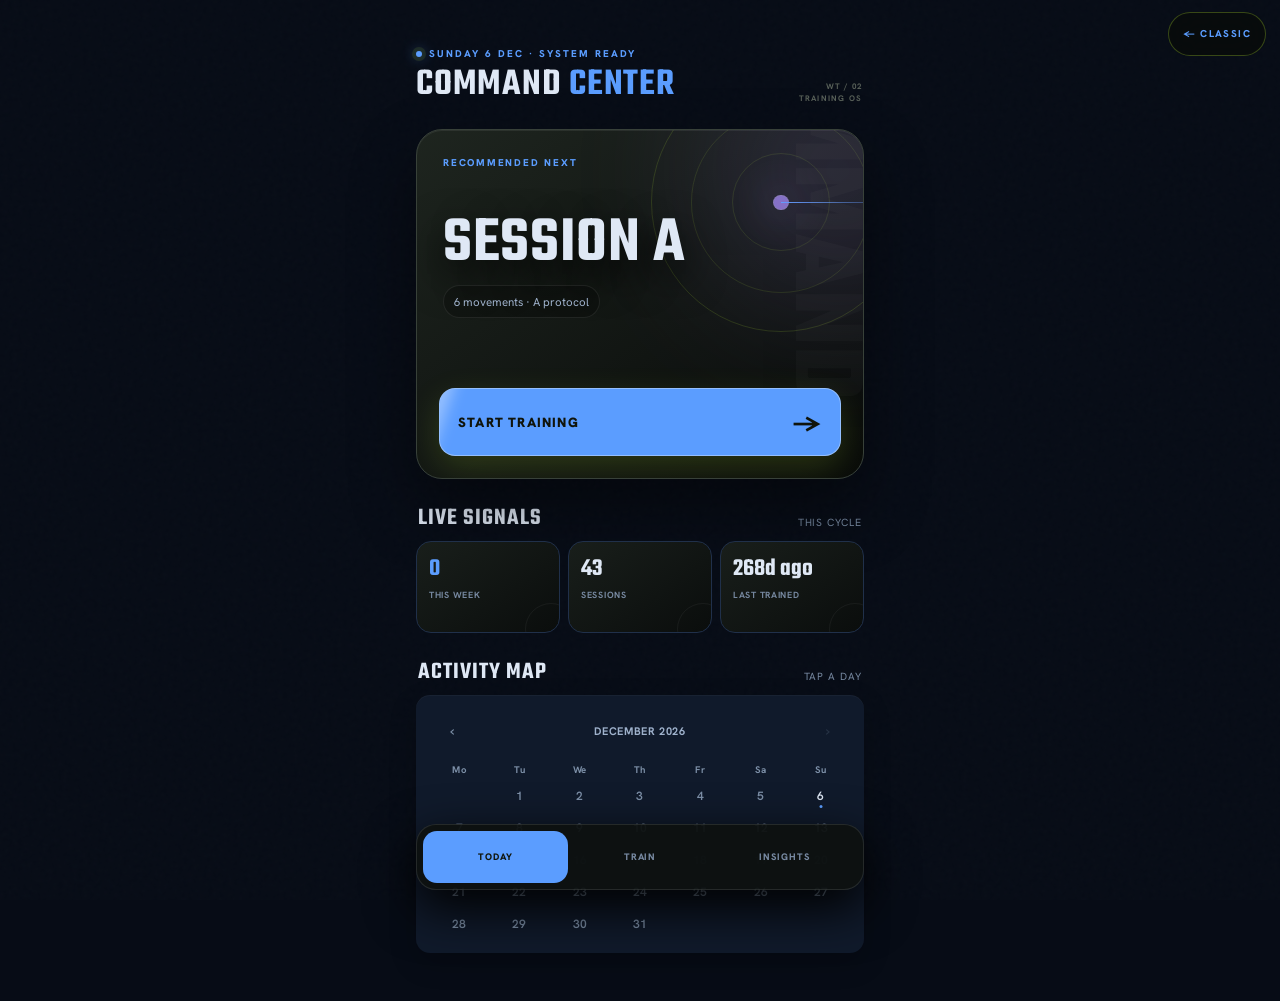
==== commit c4745e7b: "Redesign beta workout and lift flows" ====
--- a/beta/index.html
+++ b/beta/index.html
@@ -2502,14 +2502,15 @@
   </div>` : '';
 
   const hero = suggested ? `<section class="beta-hero" style="${style}">
+    <div class="beta-hero-radar" aria-hidden="true"><i></i><i></i><i></i><b></b></div>
     <div class="beta-eyebrow">${sessionHasProgress(session) ? 'Continue training' : 'Recommended next'}</div>
     <h2>${esc(suggested.name)}</h2>
-    <div class="beta-meta">${suggested.exercises.length} movements · ${suggested.label || 'Custom'} protocol</div>
+    <div class="beta-meta">${suggested.exercises.length} movements · ${esc(suggested.label || 'Custom')} protocol</div>
     <button type="button" class="beta-start" onclick="${sessionHasProgress(session) ? 'resumeSession()' : `startSession('${suggested.id}')`}"><span>${sessionHasProgress(session) ? 'Resume workout' : 'Start training'}</span><span>→</span></button>
   </section>` : `<section class="beta-hero"><div class="beta-eyebrow">Build your system</div><h2>No protocol yet</h2><div class="beta-meta">Create a workout to begin tracking.</div><button type="button" class="beta-start" onclick="setState({view:'workoutNew'})"><span>Create workout</span><span>+</span></button></section>`;
 
   return `<div class="screen"><div class="container container--home">
-    <header class="beta-brand"><div class="beta-kicker">${dateStr} · Ready</div><h1 class="beta-wordmark">Command <em>center</em></h1></header>
+    <header class="beta-brand"><div class="beta-kicker"><i></i>${dateStr} · System ready</div><h1 class="beta-wordmark">Command <em>center</em></h1><div class="beta-brand-code">WT / 02<br>TRAINING OS</div></header>
     ${hero}${resumeHTML}
     <div class="beta-section-head"><h3>Live signals</h3><span>This cycle</span></div>
     <div class="beta-signals">
@@ -2576,8 +2577,9 @@
     }
 
     return `
-      <div class="exercise-row-wrap" data-idx="${idx}">
+      <div class="exercise-row-wrap beta-queue-row" data-idx="${idx}">
         <button type="button" class="exercise-item ${isDone ? 'done' : isPartial ? 'partial' : ''} ${skipped ? 'skipped' : ''}" onclick="selectExercise(${idx})">
+          <span class="beta-queue-index">${String(idx + 1).padStart(2, '0')}</span>
           <div class="row-main">
             <div class="row-heading">
               <div class="exercise-name ${isDone ? 'is-complete' : ''}">${esc(ex.name)}</div>
@@ -2610,6 +2612,23 @@
     </div>`;
 
   const started    = done.length + partial.length + orphans.length;
+  const nextIdx    = exercises.findIndex(ex => !done.includes(ex.name) && !isSkipped(ex.name));
+  const nextEx     = nextIdx >= 0 ? exercises[nextIdx] : null;
+  const elapsedMin = Math.max(0, Math.floor((Date.now() - new Date(state.activeSession?.startedAt || Date.now())) / 60000));
+  const progress   = total > 0 ? Math.min(100, Math.round(done.length / total * 100)) : 0;
+  const nextHTML   = nextEx ? `
+    <section class="beta-next-move" style="${wkStyle(workout?.color)}">
+      <div class="beta-next-orbit" aria-hidden="true"><span>${progress}</span><small>%</small></div>
+      <div class="beta-next-copy">
+        <span class="beta-live-tag"><i></i>${partial.some(p => p.name === nextEx.name) ? 'Continue movement' : 'Up next'}</span>
+        <h2>${esc(nextEx.name)}</h2>
+        <p>${nextEx.weight > 0 ? `${nextEx.weight} kg` : 'Bodyweight'} · ${esc(nextEx.targetReps)} reps · ${targetSetsFor(nextEx)} sets</p>
+      </div>
+      <button type="button" onclick="selectExercise(${nextIdx})">${partial.some(p => p.name === nextEx.name) ? 'Continue' : 'Enter'} <span>↗</span></button>
+    </section>` : `
+    <section class="beta-next-move beta-next-complete">
+      <div class="beta-next-copy"><span class="beta-live-tag"><i></i>Protocol clear</span><h2>All movements complete</h2><p>Review your work, then close the session.</p></div>
+    </section>`;
   // Abandon must stay reachable for a session that has only been reordered or
   // had exercises skipped, otherwise it can never be cleared from the UI.
   // Complete needs at least one logged set — completeSession() no-ops without
@@ -2625,11 +2644,16 @@
     </div>` : '';
 
   return `
-    <div class="screen">
+    <div class="screen beta-session-screen">
       <div class="container">
-        <button type="button" class="btn-back" onclick="goBack()">${icons.back} Back</button>
-        ${progressBarHTML(done.length, total, workout?.name ?? '')}
-        <div class="space-y-2">${items}</div>
+        <header class="beta-session-top">
+          <button type="button" class="btn-back" onclick="goBack()">${icons.back} Exit</button>
+          <div class="beta-session-clock"><span>Live</span><strong>${elapsedMin} min</strong></div>
+        </header>
+        <div class="beta-session-title"><span>Active protocol</span><h1>${esc(workout?.name ?? '')}</h1><div>${done.length}/${total} complete</div></div>
+        ${nextHTML}
+        <div class="beta-section-head"><h3>Movement queue</h3><span>Tap to enter · reorder below</span></div>
+        <div class="beta-queue">${items}</div>
         ${orphansHTML}
         ${bottomHTML}
       </div>
@@ -2644,10 +2668,12 @@
   const workout     = currentWorkout();
   const history     = getExerciseHistory(ex.name);
   const lastSession = history[0] || null;
-  const done        = completedExercises();
   const total       = workout?.exercises.length ?? 0;
   const target      = targetSetsFor(ex);
   const progression = state.sets.length >= target ? getProgressionStatus(ex, state.sets) : null;
+  const exerciseOrder = orderedExercises();
+  const exerciseIdx   = exerciseOrder.findIndex(item => item.name === ex.name);
+  const nextExercise  = exerciseOrder.slice(exerciseIdx + 1).find(item => !isSkipped(item.name)) || null;
 
   // Load-orb sets-progress ring geometry (r must match the SVG circle below).
   const orbR = 110, orbC = 2 * Math.PI * orbR;
@@ -2762,12 +2788,15 @@
     </div>` : '';
 
   return `
-    <div class="screen">
+    <div class="screen beta-lift-screen">
       <div class="container">
-        <button type="button" class="btn-back" onclick="goBack()">${icons.back} Back</button>
-        ${progressBarHTML(done.length, total, workout?.name ?? '')}
-
-        <div class="card card--glow mb-3 ex-hero">
+        <header class="beta-lift-top">
+          <button type="button" class="btn-back" onclick="goBack()">${icons.back} Queue</button>
+          <div class="beta-lift-position"><span>${String(exerciseIdx + 1).padStart(2, '0')}</span><i></i><small>${String(total).padStart(2, '0')}</small></div>
+          <div class="beta-live-tag"><i></i>Live</div>
+        </header>
+
+        <div class="card card--glow mb-3 ex-hero beta-lift-stage">
           <div class="label ex-hero-workout">${esc(workout?.name ?? '')}</div>
           <h2 class="title-lg workout-name ex-hero-name">${esc(ex.name)}</h2>
 
@@ -2788,6 +2817,11 @@
           ${modifiedHTML}
           ${lastHTML}
           ${repsHTML}
+          <div class="beta-prescription">
+            <div><span>Target</span><strong>${esc(ex.targetReps)}</strong><small>reps</small></div>
+            <div><span>Rest</span><strong>${esc(ex.rest).replace(/\s*(min|sec).*/i, '')}</strong><small>${/sec/i.test(ex.rest) ? 'sec' : 'min'}</small></div>
+            <div><span>Progress</span><strong>${state.sets.length}/${target}</strong><small>sets</small></div>
+          </div>
         </div>
 
         ${renderRestTimer()}
@@ -2801,11 +2835,9 @@
 
         ${actionHTML}
 
-        <div class="grid-2 mb-2 mt-3">
-          <div class="card--deep"><span class="label">Target </span><span class="detail-value numeric">${esc(ex.targetReps)} reps</span></div>
-          <div class="card--deep"><span class="label">Rest </span><span class="detail-value numeric">${esc(ex.rest)}</span></div>
-        </div>
         ${notesHTML}
+
+        ${nextExercise ? `<div class="beta-next-preview"><span>Next movement</span><strong>${esc(nextExercise.name)}</strong><small>${nextExercise.weight > 0 ? `${nextExercise.weight} kg` : 'Bodyweight'} · ${esc(nextExercise.targetReps)} reps</small></div>` : ''}
 
         ${historyHTML}
       </div>
--- a/beta/beta.css
+++ b/beta/beta.css
@@ -55,3 +55,83 @@
 .rest-ring-fg { stroke:var(--amber); }
 .graph-svg { filter:drop-shadow(0 8px 14px rgba(200,255,54,.08)); }
 @media (prefers-reduced-motion:reduce) { *,*::before,*::after { animation-duration:.01ms!important;animation-iteration-count:1!important;transition-duration:.01ms!important;scroll-behavior:auto!important; } }
+
+/* Beta 2.0 — cinematic telemetry, without changing any tracker behavior. */
+.beta-brand { position:relative; }
+.beta-brand-code { position:absolute;right:2px;bottom:25px;color:#596159;font:700 .5rem/1.45 var(--font-body);letter-spacing:.15em;text-align:right; }
+.beta-kicker { display:flex;align-items:center;gap:7px; }
+.beta-kicker i,.beta-live-tag i { width:6px;height:6px;border-radius:50%;background:var(--cyan);box-shadow:0 0 0 4px rgba(200,255,54,.09),0 0 14px var(--cyan);animation:betaPulse 1.8s ease-in-out infinite; }
+.beta-hero { isolation:isolate;min-height:350px;padding:26px;background:linear-gradient(145deg,rgba(31,38,32,.97),rgba(8,10,9,.99)); }
+.beta-hero::after { content:'COMMAND';right:-10px;bottom:78px;color:rgba(255,255,255,.025);font-size:6.5rem;writing-mode:vertical-rl; }
+.beta-hero-radar { position:absolute;z-index:-1;right:-48px;top:-58px;width:260px;height:260px;border:1px solid rgba(200,255,54,.14);border-radius:50%; }
+.beta-hero-radar i { position:absolute;inset:15%;border:1px solid rgba(200,255,54,.11);border-radius:50%; }
+.beta-hero-radar i:nth-child(2) { inset:31%; }
+.beta-hero-radar i:nth-child(3) { inset:47%;background:var(--wk,var(--cyan));box-shadow:0 0 45px var(--wk,var(--cyan));opacity:.75; }
+.beta-hero-radar b { position:absolute;left:50%;top:50%;width:50%;height:1px;transform-origin:left;background:linear-gradient(90deg,var(--cyan),transparent);animation:betaSweep 7s linear infinite; }
+.beta-hero h2 { max-width:70%;margin-top:46px;font-size:4.1rem;text-shadow:0 15px 40px #000; }
+.beta-hero .beta-meta { display:inline-flex;margin-top:7px;padding:7px 10px;border:1px solid rgba(255,255,255,.08);border-radius:999px;background:rgba(0,0,0,.22); }
+.beta-start { overflow:hidden;min-height:68px;border:1px solid rgba(255,255,255,.35); }
+.beta-start::after { content:'';position:absolute;inset:-100% auto -100% -25%;width:25%;transform:rotate(18deg);background:rgba(255,255,255,.35);filter:blur(7px);animation:betaShine 4s ease-in-out infinite; }
+.beta-signal { position:relative;overflow:hidden;min-height:92px;background:linear-gradient(145deg,rgba(26,32,27,.95),rgba(11,14,12,.95)); }
+.beta-signal::after { content:'';position:absolute;right:-18px;bottom:-23px;width:52px;height:52px;border:1px solid rgba(255,255,255,.05);border-radius:50%; }
+
+.beta-session-screen { background:radial-gradient(circle at 50% 0,rgba(200,255,54,.075),transparent 28%); }
+.beta-session-top,.beta-lift-top { display:flex;align-items:center;justify-content:space-between;min-height:54px;margin-bottom:17px; }
+.beta-session-top .btn-back,.beta-lift-top .btn-back { margin:0; }
+.beta-session-clock { display:flex;align-items:center;gap:9px; }
+.beta-session-clock span,.beta-live-tag { display:flex;align-items:center;gap:7px;color:var(--cyan);font-size:.58rem;font-weight:900;letter-spacing:.15em;text-transform:uppercase; }
+.beta-session-clock strong { font:600 1.35rem/1 var(--font-display);letter-spacing:.06em; }
+.beta-session-title { position:relative;margin:14px 2px 20px;padding-right:68px; }
+.beta-session-title span { color:var(--muted);font-size:.58rem;font-weight:800;letter-spacing:.17em;text-transform:uppercase; }
+.beta-session-title h1 { margin-top:4px;font:600 3rem/.9 var(--font-display);text-transform:uppercase; }
+.beta-session-title>div { position:absolute;right:0;bottom:2px;color:var(--cyan);font:600 .75rem/1 var(--font-body); }
+.beta-next-move { position:relative;overflow:hidden;min-height:250px;padding:22px;border:1px solid rgba(200,255,54,.24);border-radius:26px;background:linear-gradient(145deg,#202720,#0b0e0c 70%);box-shadow:0 28px 70px rgba(0,0,0,.4); }
+.beta-next-move::before { content:'';position:absolute;right:-60px;top:-70px;width:210px;height:210px;border-radius:50%;background:var(--wk,var(--cyan));filter:blur(65px);opacity:.18; }
+.beta-next-orbit { position:absolute;right:19px;top:18px;width:68px;height:68px;display:flex;align-items:baseline;justify-content:center;padding-top:21px;border:1px solid rgba(200,255,54,.35);border-radius:50%;box-shadow:inset 0 0 0 7px rgba(200,255,54,.04),0 0 30px rgba(200,255,54,.06); }
+.beta-next-orbit::before,.beta-next-orbit::after { content:'';position:absolute;inset:8px;border:1px dashed rgba(200,255,54,.2);border-radius:50%;animation:betaSpin 8s linear infinite; }
+.beta-next-orbit::after { inset:-7px;border-color:rgba(255,255,255,.08);animation-direction:reverse; }
+.beta-next-orbit span { color:var(--white);font:600 1.3rem/1 var(--font-display); }
+.beta-next-orbit small { color:var(--muted);font-size:.5rem; }
+.beta-next-copy { position:relative;z-index:1;max-width:78%; }
+.beta-next-copy h2 { margin:37px 0 7px;font:600 2.65rem/.88 var(--font-display);text-transform:uppercase; }
+.beta-next-copy p { color:var(--text-mid);font-size:.7rem; }
+.beta-next-move>button { position:absolute;z-index:2;left:20px;right:20px;bottom:19px;display:flex;align-items:center;justify-content:space-between;min-height:58px;padding:0 17px;border:0;border-radius:15px;background:var(--cyan);color:#11150b;font-weight:900;letter-spacing:.1em;text-transform:uppercase; }
+.beta-next-move>button span { font-size:1.2rem; }
+.beta-next-complete { min-height:175px;border-color:rgba(200,255,54,.35); }
+.beta-queue { display:flex;flex-direction:column;gap:8px; }
+.beta-queue-row { position:relative;display:grid;grid-template-columns:1fr auto;gap:6px; }
+.beta-queue-row .exercise-item { position:relative;display:grid;grid-template-columns:40px 1fr auto;gap:11px;min-height:94px;padding:14px; }
+.beta-queue-index { align-self:stretch;display:grid;place-items:center;border-right:1px solid var(--border);color:#5d685f;font:600 1.15rem/1 var(--font-display); }
+.beta-queue-row .row-main { align-self:center; }
+.beta-queue-row .exercise-row-controls { grid-column:1/-1;justify-content:flex-end;padding:0 8px 5px; }
+.beta-queue-row .exercise-item.done { opacity:.58;background:#0d100e; }
+.beta-queue-row .exercise-item.partial { background:linear-gradient(100deg,rgba(200,255,54,.11),#111512 42%); }
+
+.beta-lift-screen { background:radial-gradient(circle at 50% -8%,rgba(200,255,54,.1),transparent 32%); }
+.beta-lift-position { display:flex;align-items:center;gap:7px;color:var(--muted);font:600 .72rem/1 var(--font-display); }
+.beta-lift-position span { color:var(--white);font-size:1.25rem; }
+.beta-lift-position i { width:25px;height:1px;background:linear-gradient(90deg,var(--cyan),var(--border)); }
+.beta-lift-stage { overflow:hidden;padding:21px 14px 15px;border-color:rgba(200,255,54,.18);background:linear-gradient(165deg,rgba(31,38,32,.96),rgba(8,10,9,.98) 67%); }
+.beta-lift-stage::before { content:'';position:absolute;left:50%;top:115px;width:270px;height:270px;transform:translateX(-50%);border:1px solid rgba(200,255,54,.08);border-radius:50%;box-shadow:0 0 80px rgba(200,255,54,.05); }
+.beta-lift-stage .ex-hero-name { margin-top:5px;font-size:1.8rem; }
+.beta-lift-stage .ex-orb-wrap { width:238px;height:238px;margin-top:13px; }
+.beta-lift-stage .ex-orb { width:190px;height:190px;border:1px solid rgba(255,255,255,.08); }
+.beta-lift-stage .ex-orb-ring { filter:drop-shadow(0 0 8px rgba(200,255,54,.18)); }
+.beta-lift-stage .ex-orb input.ex-orb-num { font-size:4.25rem; }
+.beta-lift-stage #repsInput { height:76px;border:1px solid rgba(200,255,54,.18);border-radius:16px;background:#0b0e0c;font-size:2.7rem; }
+.beta-prescription { display:grid;grid-template-columns:repeat(3,1fr);gap:1px;margin-top:14px;overflow:hidden;border:1px solid var(--border);border-radius:14px;background:var(--border); }
+.beta-prescription>div { padding:12px 7px;background:#0c0f0d;text-align:center; }
+.beta-prescription span,.beta-prescription small { display:block;color:var(--muted);font-size:.5rem;font-weight:800;letter-spacing:.1em;text-transform:uppercase; }
+.beta-prescription strong { display:inline-block;margin:4px 3px;color:var(--white);font:600 1.45rem/1 var(--font-display); }
+.beta-lift-screen .btn-log,.beta-lift-screen .btn-complete-ex { min-height:68px;font-size:.83rem;letter-spacing:.13em; }
+.beta-lift-screen .set-row { min-height:58px;border-radius:12px;background:#0b0e0c; }
+.beta-next-preview { display:grid;grid-template-columns:1fr auto;align-items:end;gap:3px;margin:22px 0;padding:17px;border-top:1px solid var(--border);border-bottom:1px solid var(--border); }
+.beta-next-preview span { grid-column:1/-1;color:var(--cyan);font-size:.53rem;font-weight:900;letter-spacing:.15em;text-transform:uppercase; }
+.beta-next-preview strong { font-size:.83rem; }
+.beta-next-preview small { color:var(--muted);font-size:.62rem; }
+
+@keyframes betaPulse { 50% { opacity:.35;transform:scale(.72); } }
+@keyframes betaSweep { to { transform:rotate(360deg); } }
+@keyframes betaSpin { to { transform:rotate(360deg); } }
+@keyframes betaShine { 0%,60% { left:-30%; } 85%,100% { left:130%; } }
+@media (prefers-reduced-motion:reduce) { .beta-kicker i,.beta-live-tag i,.beta-hero-radar b,.beta-next-orbit::before,.beta-next-orbit::after,.beta-start::after { animation:none!important; } }
